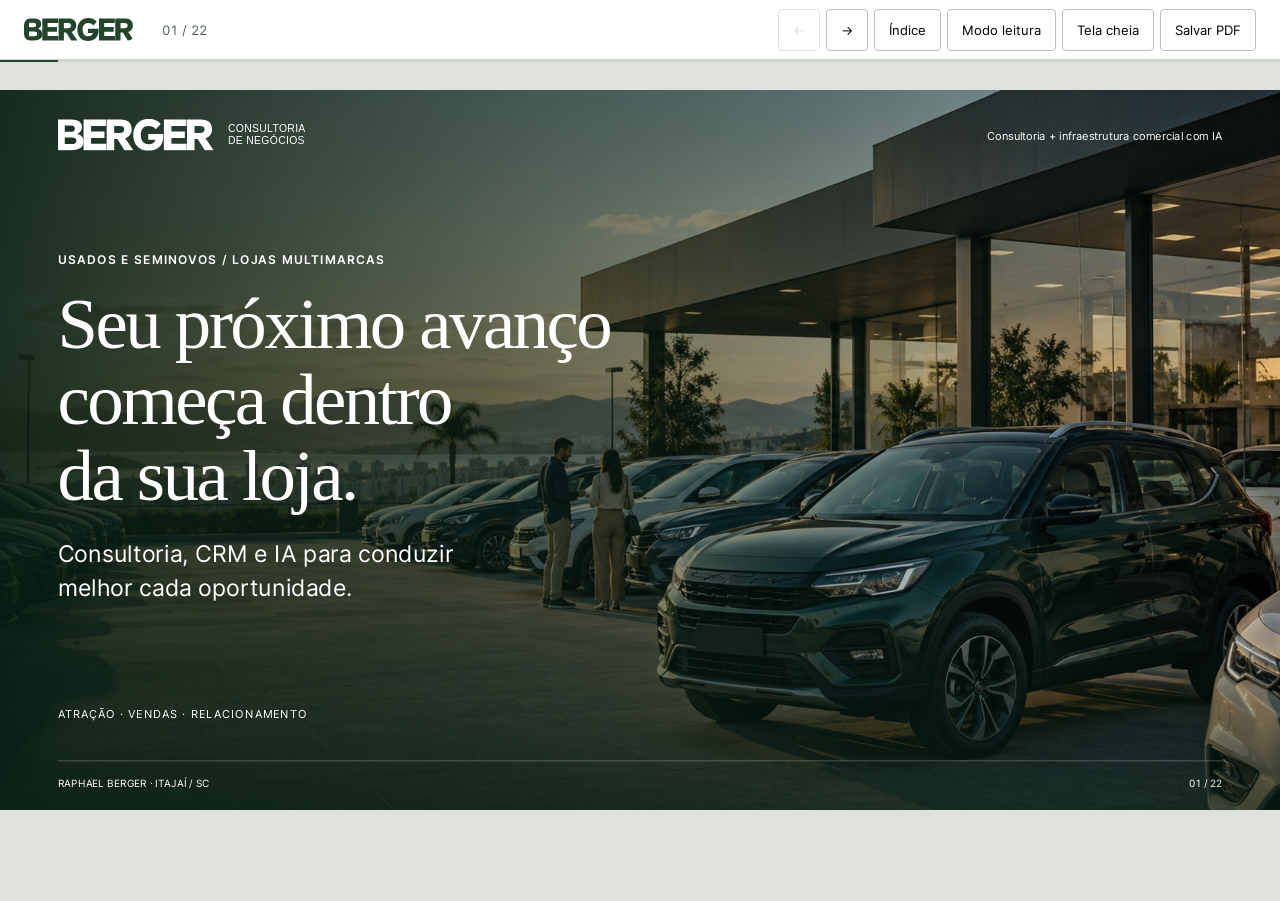
==== apresentacao.html @ 6ea8d1d2 "Site novo: Berger | Consultoria de Negócios (entrega do Matheus Lima, 22/09) substitui a home Berger" ====
<!doctype html><html lang="pt-BR"><head><meta charset="utf-8"><meta name="viewport" content="width=device-width,initial-scale=1"><meta name="robots" content="noindex,nofollow"><title>Berger | Consultoria de Negócios</title><link rel="stylesheet" href="deck.css"></head><body><a class="skip" href="#deck">Ir para a apresentação</a><nav class="toolbar" aria-label="Controles da apresentação"><a href="index.html" class="nav-brand"><img src="assets/brand/berger-wordmark.svg" alt="BERGER"></a><span class="counter" aria-hidden="true">01 / 22</span><div class="toolbar-actions"><button id="prev" aria-label="Slide anterior">←</button><button id="next" aria-label="Próximo slide">→</button><button id="menu" aria-expanded="false" aria-controls="contents">Índice</button><button id="reading" aria-pressed="false">Modo leitura</button><button id="fullscreen">Tela cheia</button><button id="print">Salvar PDF</button></div></nav><div class="progress-track"><div class="progress"></div></div><main class="deck-shell" id="deck"><div class="deck-stage"><section class="slide ed ed-cover" id="slide-1" data-title="Seu próximo avanço começa dentro da loja" aria-labelledby="title-1" ><header class="slide-top"><span class="brand"><img src="assets/brand/berger-wordmark.svg" alt="BERGER"><span>Consultoria<br>de Negócios</span></span><span>Consultoria + infraestrutura comercial com IA</span></header><img class="ed-photo" src="assets/brand/patio-editorial.jpg" alt="Fotografia editorial ilustrativa da rotina de uma revenda"><div class="ed-cover-copy"><p class="eyebrow">USADOS E SEMINOVOS / LOJAS MULTIMARCAS</p><h1 id="title-1">Seu próximo avanço<br>começa dentro<br>da sua loja.</h1><p>Consultoria, CRM e IA para conduzir<br>melhor cada oportunidade.</p></div><div class="ed-cover-label">ATRAÇÃO · VENDAS · RELACIONAMENTO</div><footer class="footer"><span>RAPHAEL BERGER · ITAJAÍ / SC</span><span>01 / 22</span></footer></section><section class="slide ed " id="slide-2" data-title="O pátio está organizado. E as oportunidades?" aria-labelledby="title-2" hidden><header class="slide-top"><span class="brand"><img src="assets/brand/berger-wordmark.svg" alt="BERGER"><span>Consultoria<br>de Negócios</span></span><span>Consultoria + infraestrutura comercial com IA</span></header><div class="ed-split"><div class="ed-copy"><div class="heading"><p class="eyebrow">O DESAFIO DA REVENDA</p><h1 id="title-2">O pátio está organizado.<br>E as oportunidades?</h1><p class=lead>Você enxerga os carros. Precisa enxergar também o caminho de cada comprador.</p></div><div class="ed-rows"><div><span>01</span><h2>Quem responde?</h2><p>Contato com responsável.</p></div><div><span>02</span><h2>Qual o próximo passo?</h2><p>Visita ou retorno combinado.</p></div><div><span>03</span><h2>Por que não avançou?</h2><p>Histórico para decidir.</p></div></div></div><img class="ed-photo" src="assets/brand/veiculo-editorial.jpg" alt="Fotografia editorial ilustrativa da rotina de uma revenda"></div><footer class="footer"><span>RAPHAEL BERGER · ITAJAÍ / SC</span><span>02 / 22</span></footer></section><section class="slide ed" id="slide-3" data-title="O interesse precisa de continuidade" aria-labelledby="title-3" hidden><header class="slide-top"><span class="brand"><img src="assets/brand/berger-wordmark.svg" alt="BERGER"><span>Consultoria<br>de Negócios</span></span><span>Consultoria + infraestrutura comercial com IA</span></header><div class="heading"><p class="eyebrow">ONDE A VENDA PODE PARAR</p><h1 id="title-3">O interesse chega.<br>O processo precisa continuar.</h1></div><div class="ed-photo-flow"><article><img class="ed-photo" src="assets/brand/veiculo-editorial.jpg" alt="Fotografia editorial ilustrativa da rotina de uma revenda"><span>01 / CONTATO</span><h2>Mensagem sem resposta</h2><p>O comprador segue procurando.</p></article><article><img class="ed-photo" src="assets/brand/atendimento-editorial.jpg" alt="Fotografia editorial ilustrativa da rotina de uma revenda"><span>02 / PROPOSTA</span><h2>Retorno sem prazo</h2><p>A negociação depende da memória.</p></article><article><img class="ed-photo" src="assets/brand/patio-editorial.jpg" alt="Fotografia editorial ilustrativa da rotina de uma revenda"><span>03 / CARTEIRA</span><h2>Histórico esquecido</h2><p>Uma nova intenção passa despercebida.</p></article></div><p class="fine">Situações para investigar no diagnóstico da loja.</p><footer class="footer"><span>RAPHAEL BERGER · ITAJAÍ / SC</span><span>03 / 22</span></footer></section><section class="slide ed " id="slide-4" data-title="Preço de venda não é resultado." aria-labelledby="title-4" hidden><header class="slide-top"><span class="brand"><img src="assets/brand/berger-wordmark.svg" alt="BERGER"><span>Consultoria<br>de Negócios</span></span><span>Consultoria + infraestrutura comercial com IA</span></header><div class="ed-split"><div class="ed-copy"><div class="heading"><p class="eyebrow">DECISÃO ECONÔMICA</p><h1 id="title-4">Preço de venda<br>não é resultado.</h1><p class=lead>Compra, preparação e despesas da venda mudam o que cada negócio deixa para a loja.</p></div><div class="ed-equation"><span>Venda realizada</span><span>− Aquisição e gastos do negócio</span><strong>= Contribuição para a loja</strong></div><p class="fine">A consultoria trabalha os critérios com os dados da loja. O CRM acompanha o comercial; não substitui a apuração financeira.</p></div><img class="ed-photo" src="assets/brand/gestao-editorial.jpg" alt="Fotografia editorial ilustrativa da rotina de uma revenda"></div><footer class="footer"><span>RAPHAEL BERGER · ITAJAÍ / SC</span><span>04 / 22</span></footer></section><section class="slide ed ed-green" id="slide-5" data-title="A solução Berger" aria-labelledby="title-5" hidden><header class="slide-top"><span class="brand"><img src="assets/brand/berger-wordmark.svg" alt="BERGER"><span>Consultoria<br>de Negócios</span></span><span>Consultoria + infraestrutura comercial com IA</span></header><div class="heading"><p class="eyebrow">CONSULTORIA + INFRAESTRUTURA COMERCIAL</p><h1 id="title-5">Clareza para gerir.<br>Estrutura para vender.</h1></div><div class="ed-trio"><article><span>01 / DIREÇÃO</span><h2>Consultoria</h2><p>Processo definido com a loja.<br>Acompanhamento do uso.</p></article><article><span>02 / CONTROLE</span><h2>CRM</h2><p>Contatos, conversas e etapas.<br>Um próximo passo registrado.</p></article><article><span>03 / CONTINUIDADE</span><h2>IA</h2><p>Informação aprovada.<br>Rotinas e limites configurados.</p></article></div><div class="ed-bottom-line">A tecnologia entra na rotina. A equipe continua próxima do comprador.</div><footer class="footer"><span>RAPHAEL BERGER · ITAJAÍ / SC</span><span>05 / 22</span></footer></section><section class="slide ed " id="slide-6" data-title="Da pergunta sobre o carro à visita à sua loja." aria-labelledby="title-6" hidden><header class="slide-top"><span class="brand"><img src="assets/brand/berger-wordmark.svg" alt="BERGER"><span>Consultoria<br>de Negócios</span></span><span>Consultoria + infraestrutura comercial com IA</span></header><div class="ed-split"><div class="ed-copy"><div class="heading"><p class="eyebrow">COMO ENTRA NA ROTINA</p><h1 id="title-6">Da pergunta sobre o carro<br>à visita à sua loja.</h1><p class=lead>Um contexto que acompanha o comprador até o vendedor assumir a negociação.</p></div><ol class="ed-sequence"><li>Atender</li><li>Qualificar</li><li>Agendar</li><li>Retornar</li><li>Relacionar</li></ol></div><img class="ed-photo" src="assets/brand/atendimento-editorial.jpg" alt="Fotografia editorial ilustrativa da rotina de uma revenda"></div><footer class="footer"><span>RAPHAEL BERGER · ITAJAÍ / SC</span><span>06 / 22</span></footer></section><section class="slide ed" id="slide-7" data-title="Uma jornada com histórico" aria-labelledby="title-7" hidden><header class="slide-top"><span class="brand"><img src="assets/brand/berger-wordmark.svg" alt="BERGER"><span>Consultoria<br>de Negócios</span></span><span>Consultoria + infraestrutura comercial com IA</span></header><div class="heading"><p class="eyebrow">A INFRAESTRUTURA DE CRESCIMENTO</p><h1 id="title-7">Uma jornada.<br>Histórico contínuo.</h1></div><div class="ed-journey"><div><span>ATRAÇÃO</span><h2>Interesse</h2><p>Origem + veículo procurado</p></div><b aria-hidden="true">→</b><div><span>VENDAS</span><h2>Negociação</h2><p>Conversa + visita + proposta</p></div><b aria-hidden="true">→</b><div><span>RELACIONAMENTO</span><h2>Próxima compra</h2><p>Pós-venda + indicação + troca</p></div></div><div class="ed-foundation"><span>CONTATOS</span><span>HISTÓRICO</span><span>RESPONSÁVEIS</span><span>RETORNOS</span><span>INDICADORES</span></div><footer class="footer"><span>RAPHAEL BERGER · ITAJAÍ / SC</span><span>07 / 22</span></footer></section><section class="slide ed " id="slide-8" data-title="A tecnologia organiza. As pessoas decidem." aria-labelledby="title-8" hidden><header class="slide-top"><span class="brand"><img src="assets/brand/berger-wordmark.svg" alt="BERGER"><span>Consultoria<br>de Negócios</span></span><span>Consultoria + infraestrutura comercial com IA</span></header><div class="ed-split"><div class="ed-copy"><div class="heading"><p class="eyebrow">RESPONSABILIDADES</p><h1 id="title-8">A tecnologia organiza.<br>As pessoas decidem.</h1></div><div class="ed-rows"><div><span>01</span><h2>Berger</h2><p>Define processo, configura e acompanha.</p></div><div><span>02</span><h2>Infraestrutura</h2><p>Registra contexto e executa regras.</p></div><div><span>03</span><h2>Sua equipe</h2><p>Aprova preço, troca e condições.</p></div></div></div><img class="ed-photo" src="assets/brand/gestao-editorial.jpg" alt="Fotografia editorial ilustrativa da rotina de uma revenda"></div><footer class="footer"><span>RAPHAEL BERGER · ITAJAÍ / SC</span><span>08 / 22</span></footer></section><section class="slide ed ed-screen" id="slide-9" data-title="CRM: oportunidades à vista" aria-labelledby="title-9" hidden><header class="slide-top"><span class="brand"><img src="assets/brand/berger-wordmark.svg" alt="BERGER"><span>Consultoria<br>de Negócios</span></span><span>Consultoria + infraestrutura comercial com IA</span></header><div class="heading"><p class="eyebrow">POR DENTRO / CRM</p><h1 id="title-9">Cada oportunidade<br>com um próximo passo.</h1></div><figure class="screen "><div class="screen-bar"><span class="screen-dot"></span>BERGER <span>AMBIENTE COMERCIAL</span></div><svg viewBox="530 490 2620 750" role="img" aria-label="Simulação visual: veículos e compradores fictícios."><defs><clipPath id="clip-berger-pipeline-5304902620750"><rect x="530" y="490" width="2620" height="750"/></clipPath></defs><image href="assets/product/berger-pipeline.png" width="3200" height="2000" clip-path="url(#clip-berger-pipeline-5304902620750)"/></svg><figcaption>Simulação visual: veículos e compradores fictícios.</figcaption></figure><div class="ed-tags"><span>Etapa da negociação</span><span>Vendedor responsável</span><span>Próxima atividade</span></div><footer class="footer"><span>RAPHAEL BERGER · ITAJAÍ / SC</span><span>09 / 22</span></footer></section><section class="slide ed ed-screen ed-inbox" id="slide-10" data-title="Atendimento com contexto" aria-labelledby="title-10" hidden><header class="slide-top"><span class="brand"><img src="assets/brand/berger-wordmark.svg" alt="BERGER"><span>Consultoria<br>de Negócios</span></span><span>Consultoria + infraestrutura comercial com IA</span></header><div class="heading"><p class="eyebrow">POR DENTRO / ATENDIMENTO</p><h1 id="title-10">A conversa continua<br>de onde parou.</h1></div><figure class="screen "><div class="screen-bar"><span class="screen-dot"></span>BERGER <span>AMBIENTE COMERCIAL</span></div><svg viewBox="520 145 2040 980" role="img" aria-label="Simulação visual de uma conversa sobre compra e troca."><defs><clipPath id="clip-berger-atendimento-5201452040980"><rect x="520" y="145" width="2040" height="980"/></clipPath></defs><image href="assets/product/berger-atendimento.png" width="3200" height="2000" clip-path="url(#clip-berger-atendimento-5201452040980)"/></svg><figcaption>Simulação visual de uma conversa sobre compra e troca.</figcaption></figure><div class="ed-tags"><span>Histórico acessível</span><span>Notas da equipe</span><span>Passagem para o vendedor</span></div><footer class="footer"><span>RAPHAEL BERGER · ITAJAÍ / SC</span><span>10 / 22</span></footer></section><section class="slide ed " id="slide-11" data-title="O anúncio traz interesse. O CRM registra contexto." aria-labelledby="title-11" hidden><header class="slide-top"><span class="brand"><img src="assets/brand/berger-wordmark.svg" alt="BERGER"><span>Consultoria<br>de Negócios</span></span><span>Consultoria + infraestrutura comercial com IA</span></header><div class="ed-split"><div class="ed-copy"><div class="heading"><p class="eyebrow">ATRAÇÃO</p><h1 id="title-11">O anúncio traz interesse.<br>O CRM registra contexto.</h1><p class=lead>Quem chegou, qual veículo procura e de onde veio. Informação para dar continuidade.</p></div><div class="ed-equation"><span>Campanha ou canal de contato</span><span>↓</span><strong>Contato + origem + responsável</strong></div><p class="fine">Conexões com portais automotivos e estoque são avaliadas no diagnóstico.</p></div><img class="ed-photo" src="assets/brand/veiculo-editorial.jpg" alt="Fotografia editorial ilustrativa da rotina de uma revenda"></div><footer class="footer"><span>RAPHAEL BERGER · ITAJAÍ / SC</span><span>11 / 22</span></footer></section><section class="slide ed" id="slide-12" data-title="Retornos que seguem uma rotina" aria-labelledby="title-12" hidden><header class="slide-top"><span class="brand"><img src="assets/brand/berger-wordmark.svg" alt="BERGER"><span>Consultoria<br>de Negócios</span></span><span>Consultoria + infraestrutura comercial com IA</span></header><div class="heading"><p class="eyebrow">POR DENTRO / AUTOMAÇÕES</p><h1 id="title-12">O retorno deixa de depender<br>de alguém lembrar.</h1></div><div class="ed-automation"><div class="ed-copy"><div class="ed-rows"><div><span>01</span><h2>Entrada</h2><p>Um contato chega ou muda de etapa.</p></div><div><span>02</span><h2>Condição</h2><p>A regra verifica o contexto.</p></div><div><span>03</span><h2>Ação</h2><p>Tarefa, retorno ou passagem à equipe.</p></div></div></div><figure class="screen "><div class="screen-bar"><span class="screen-dot"></span>BERGER <span>AMBIENTE COMERCIAL</span></div><svg viewBox="1150 350 700 1060" role="img" aria-label="Simulação visual: retorno após visita."><defs><clipPath id="clip-berger-automacao-11503507001060"><rect x="1150" y="350" width="700" height="1060"/></clipPath></defs><image href="assets/product/berger-automacao.png" width="2880" height="1800" clip-path="url(#clip-berger-automacao-11503507001060)"/></svg><figcaption>Simulação visual: retorno após visita.</figcaption></figure></div><footer class="footer"><span>RAPHAEL BERGER · ITAJAÍ / SC</span><span>12 / 22</span></footer></section><section class="slide ed ed-screen" id="slide-13" data-title="IA com limites claros" aria-labelledby="title-13" hidden><header class="slide-top"><span class="brand"><img src="assets/brand/berger-wordmark.svg" alt="BERGER"><span>Consultoria<br>de Negócios</span></span><span>Consultoria + infraestrutura comercial com IA</span></header><div class="heading"><p class="eyebrow">POR DENTRO / INTELIGÊNCIA ARTIFICIAL</p><h1 id="title-13">IA com contexto.<br>Autonomia com critério.</h1></div><figure class="screen "><div class="screen-bar"><span class="screen-dot"></span>BERGER <span>AMBIENTE COMERCIAL</span></div><svg viewBox="645 494 1955 680" role="img" aria-label="Controles reais de autonomia por área."><defs><clipPath id="clip-berger-autonomia-6454941955680"><rect x="645" y="494" width="1955" height="680"/></clipPath></defs><image href="assets/product/berger-autonomia.png" width="2880" height="1800" clip-path="url(#clip-berger-autonomia-6454941955680)"/></svg><figcaption>Controles reais de autonomia por área.</figcaption></figure><div class="ed-tags"><span>Informações aprovadas pela loja</span><span>Permissões definidas</span><span>Exceções com a equipe</span></div><footer class="footer"><span>RAPHAEL BERGER · ITAJAÍ / SC</span><span>13 / 22</span></footer></section><section class="slide ed" id="slide-14" data-title="Apoio para pensar a próxima ação" aria-labelledby="title-14" hidden><header class="slide-top"><span class="brand"><img src="assets/brand/berger-wordmark.svg" alt="BERGER"><span>Consultoria<br>de Negócios</span></span><span>Consultoria + infraestrutura comercial com IA</span></header><div class="heading"><p class="eyebrow">POR DENTRO / MENTOR</p><h1 id="title-14">O conhecimento da loja<br>apoia a próxima decisão.</h1></div><div class="ed-mentor"><figure class="screen "><div class="screen-bar"><span class="screen-dot"></span>BERGER <span>AMBIENTE COMERCIAL</span></div><svg viewBox="1380 190 1480 700" role="img" aria-label="Simulação visual do Mentor para a rotina de uma revenda."><defs><clipPath id="clip-berger-mentor-13801901480700"><rect x="1380" y="190" width="1480" height="700"/></clipPath></defs><image href="assets/product/berger-mentor.png" width="3200" height="2000" clip-path="url(#clip-berger-mentor-13801901480700)"/></svg><figcaption>Simulação visual do Mentor para a rotina de uma revenda.</figcaption></figure><div><p class="eyebrow">UMA PERGUNTA PARA A ROTINA</p><blockquote>Como organizar a revisão das oportunidades que ainda precisam de retorno?</blockquote><p class="fine">O apoio depende das informações e permissões disponíveis. A equipe confere a recomendação.</p></div></div><footer class="footer"><span>RAPHAEL BERGER · ITAJAÍ / SC</span><span>14 / 22</span></footer></section><section class="slide ed " id="slide-15" data-title="A entrega do carro é o começo de outra conversa." aria-labelledby="title-15" hidden><header class="slide-top"><span class="brand"><img src="assets/brand/berger-wordmark.svg" alt="BERGER"><span>Consultoria<br>de Negócios</span></span><span>Consultoria + infraestrutura comercial com IA</span></header><div class="ed-split"><div class="ed-copy"><div class="heading"><p class="eyebrow">RELACIONAMENTO</p><h1 id="title-15">A entrega do carro<br>é o começo de outra conversa.</h1><p class=lead>Pós-venda, indicação e futura troca fazem parte da mesma relação.</p></div><ol class="ed-sequence"><li>Entrega</li><li>Acompanhamento</li><li>Indicação</li><li>Futura troca</li></ol></div><img class="ed-photo" src="assets/brand/atendimento-editorial.jpg" alt="Fotografia editorial ilustrativa da rotina de uma revenda"></div><footer class="footer"><span>RAPHAEL BERGER · ITAJAÍ / SC</span><span>15 / 22</span></footer></section><section class="slide ed " id="slide-16" data-title="O dono precisa saber onde agir." aria-labelledby="title-16" hidden><header class="slide-top"><span class="brand"><img src="assets/brand/berger-wordmark.svg" alt="BERGER"><span>Consultoria<br>de Negócios</span></span><span>Consultoria + infraestrutura comercial com IA</span></header><div class="ed-split"><div class="ed-copy"><div class="heading"><p class="eyebrow">ROTINA DE GESTÃO</p><h1 id="title-16">O dono precisa saber<br>onde agir.</h1></div><div class="ed-rows"><div><span>01</span><h2>Atendimento</h2><p>Quem ainda espera uma resposta?</p></div><div><span>02</span><h2>Negociação</h2><p>O que falta para avançar?</p></div><div><span>03</span><h2>Carteira</h2><p>Com quem faz sentido retomar?</p></div></div></div><img class="ed-photo" src="assets/brand/gestao-editorial.jpg" alt="Fotografia editorial ilustrativa da rotina de uma revenda"></div><footer class="footer"><span>RAPHAEL BERGER · ITAJAÍ / SC</span><span>16 / 22</span></footer></section><section class="slide ed" id="slide-17" data-title="Resultados que podemos acompanhar" aria-labelledby="title-17" hidden><header class="slide-top"><span class="brand"><img src="assets/brand/berger-wordmark.svg" alt="BERGER"><span>Consultoria<br>de Negócios</span></span><span>Consultoria + infraestrutura comercial com IA</span></header><div class="heading"><p class="eyebrow">O AVANÇO QUE BUSCAMOS</p><h1 id="title-17">Mais continuidade comercial.<br>Mais clareza para vender.</h1></div><table class="ed-table"><thead><tr><th>Na rotina</th><th>O que queremos mudar</th><th>Como acompanhar</th></tr></thead><tbody><tr><td>Atendimento</td><td>Interessados com acompanhamento</td><td>Contato efetivo</td></tr><tr><td>Negociação</td><td>Propostas com próximo passo</td><td>Visitas, avanço e vendas</td></tr><tr><td>Relacionamento</td><td>Base trabalhada com contexto</td><td>Retornos e indicações</td></tr></tbody></table><p class="fine">Metas são definidas com os dados da loja. Preço, estoque, crédito e execução também influenciam os resultados.</p><footer class="footer"><span>RAPHAEL BERGER · ITAJAÍ / SC</span><span>17 / 22</span></footer></section><section class="slide ed " id="slide-18" data-title="Uma operação comercial acompanhada." aria-labelledby="title-18" hidden><header class="slide-top"><span class="brand"><img src="assets/brand/berger-wordmark.svg" alt="BERGER"><span>Consultoria<br>de Negócios</span></span><span>Consultoria + infraestrutura comercial com IA</span></header><div class="ed-split"><div class="ed-copy"><div class="heading"><p class="eyebrow">O QUE ENTREGAMOS</p><h1 id="title-18">Uma operação<br>comercial acompanhada.</h1></div><div class="ed-rows"><div><span>01</span><h2>Processo e CRM</h2><p>Jornada, etapas e responsáveis.</p></div><div><span>02</span><h2>IA e retornos</h2><p>Informações, regras e automações.</p></div><div><span>03</span><h2>Equipe e gestão</h2><p>Treinamento, indicadores e revisão.</p></div></div></div><img class="ed-photo" src="assets/brand/gestao-editorial.jpg" alt="Fotografia editorial ilustrativa da rotina de uma revenda"></div><footer class="footer"><span>RAPHAEL BERGER · ITAJAÍ / SC</span><span>18 / 22</span></footer></section><section class="slide ed" id="slide-19" data-title="Implantação com a equipe" aria-labelledby="title-19" hidden><header class="slide-top"><span class="brand"><img src="assets/brand/berger-wordmark.svg" alt="BERGER"><span>Consultoria<br>de Negócios</span></span><span>Consultoria + infraestrutura comercial com IA</span></header><div class="heading"><p class="eyebrow">COMO COMEÇAMOS</p><h1 id="title-19">Um passo de cada vez.<br>Com a equipe junto.</h1></div><div class="ed-implementation"><img class="ed-photo" src="assets/brand/atendimento-editorial.jpg" alt="Fotografia editorial ilustrativa da rotina de uma revenda"><ol><li><span>01</span><div><h2>Diagnóstico</h2><p>Uma prioridade e uma linha de base.</p></div></li><li><span>02</span><div><h2>Configuração</h2><p>Fluxo demonstrável e regras aprovadas.</p></div></li><li><span>03</span><div><h2>Uso acompanhado</h2><p>Equipe treinada e rotina em operação.</p></div><li><span>04</span><div><h2>Revisão</h2><p>Ajustes a partir dos registros.</p></div></li></ol></div><footer class="footer"><span>RAPHAEL BERGER · ITAJAÍ / SC</span><span>19 / 22</span></footer></section><section class="slide ed" id="slide-20" data-title="Raphael Berger" aria-labelledby="title-20" hidden><header class="slide-top"><span class="brand"><img src="assets/brand/berger-wordmark.svg" alt="BERGER"><span>Consultoria<br>de Negócios</span></span><span>Consultoria + infraestrutura comercial com IA</span></header><div class="ed-advisor"><img src="assets/brand/raphael-berger.png" alt="Raphael Berger"><div><p class="eyebrow">QUEM CONDUZ O TRABALHO</p><h1 id="title-20">Raphael<br>Berger</h1><p class="ed-location">Itajaí, Santa Catarina.</p><p>Do diagnóstico ao uso pela equipe.<br>Próximo da operação da sua loja.</p><div class="ed-advisor-line"></div><p>Processo definido em conjunto.<br>Tecnologia aplicada à rotina.<br>Gestão acompanhada.</p></div></div><footer class="footer"><span>RAPHAEL BERGER · ITAJAÍ / SC</span><span>20 / 22</span></footer></section><section class="slide ed " id="slide-21" data-title="Antes de implantar, entender sua loja." aria-labelledby="title-21" hidden><header class="slide-top"><span class="brand"><img src="assets/brand/berger-wordmark.svg" alt="BERGER"><span>Consultoria<br>de Negócios</span></span><span>Consultoria + infraestrutura comercial com IA</span></header><div class="ed-split"><div class="ed-copy"><div class="heading"><p class="eyebrow">O PRIMEIRO PASSO</p><h1 id="title-21">Antes de implantar,<br>entender sua loja.</h1><p class=lead>O diagnóstico delimita onde começar e o que precisa mudar.</p></div><div class="ed-rows"><div><span>01</span><h2>Seu momento</h2><p>Equipe, canais e ferramentas.</p></div><div><span>02</span><h2>Sua prioridade</h2><p>O ponto que mais precisa de atenção.</p></div><div><span>03</span><h2>Seu escopo</h2><p>Entregas, responsabilidades e investimento.</p></div></div></div><img class="ed-photo" src="assets/brand/veiculo-editorial.jpg" alt="Fotografia editorial ilustrativa da rotina de uma revenda"></div><footer class="footer"><span>RAPHAEL BERGER · ITAJAÍ / SC</span><span>21 / 22</span></footer></section><section class="slide ed ed-cover" id="slide-22" data-title="Vamos olhar para sua operação" aria-labelledby="title-22" hidden><header class="slide-top"><span class="brand"><img src="assets/brand/berger-wordmark.svg" alt="BERGER"><span>Consultoria<br>de Negócios</span></span><span>Consultoria + infraestrutura comercial com IA</span></header><img class="ed-photo" src="assets/brand/patio-editorial.jpg" alt="Fotografia editorial ilustrativa da rotina de uma revenda"><div class="ed-cover-copy"><p class="eyebrow">UMA CONVERSA SOBRE A SUA REVENDA</p><h1 id="title-22">Qual oportunidade<br>sua loja não pode<br>deixar passar?</h1><a class="deck-cta" href="https://wa.me/5547999122932?text=Ol%C3%A1%2C%20Raphael.%20Quero%20conversar%20sobre%20minha%20revenda." target="_blank" rel="noopener noreferrer">Conversar com Raphael ↗</a><p class="ed-contact">(47) 99912-2932</p></div><div class="ed-cover-label">Fotografias editoriais ilustrativas geradas com IA.</div><footer class="footer"><span>RAPHAEL BERGER · ITAJAÍ / SC</span><span>22 / 22</span></footer></section></div></main><div id="slide-status" class="sr-only" aria-live="polite" role="status"></div><div id="contents" class="contents" role="dialog" aria-modal="true" aria-labelledby="contents-title" hidden><div class="contents-panel"><div class="contents-head"><h2 id="contents-title">Apresentação</h2><button id="close-menu" aria-label="Fechar índice">Fechar</button></div><div class="contents-grid"></div></div></div><script src="deck.js"></script></body></html>
---- deck.css ----
@font-face{font-family:Inter;src:url('assets/fonts/Inter-Regular.ttf')}@font-face{font-family:Inter;src:url('assets/fonts/Inter-Medium.ttf');font-weight:500}@font-face{font-family:Inter;src:url('assets/fonts/Inter-SemiBold.ttf');font-weight:600}@font-face{font-family:Inter;src:url('assets/fonts/Inter-Bold.ttf');font-weight:700}
:root{--paper:#f5f4ef;--ink:#162622;--green:#14695c;--mint:#c6e8d8;--muted:#53625c;--line:#c6cec7}*{box-sizing:border-box}html,body{margin:0;font-family:Inter,Arial,sans-serif;color:var(--ink)}body{background:#dfe2dc}button,a{-webkit-tap-highlight-color:transparent}button{font:inherit;cursor:pointer}a{color:inherit}button:focus-visible,a:focus-visible{outline:3px solid #14695c;outline-offset:4px}button:disabled{opacity:.45;cursor:default}[hidden]{display:none!important}.sr-only{position:absolute;width:1px;height:1px;padding:0;overflow:hidden;clip:rect(0,0,0,0);white-space:nowrap}.skip{position:fixed;left:12px;top:-80px;z-index:100;background:white;padding:14px}.skip:focus{top:10px}.toolbar{height:60px;display:flex;align-items:center;gap:28px;padding:0 24px;background:var(--paper);border-bottom:1px solid var(--line);font-size:13px}.nav-brand{font-size:21px;letter-spacing:.07em;font-weight:700;text-decoration:none}.counter{font-variant-numeric:tabular-nums;color:var(--muted)}.toolbar-actions{display:flex;gap:6px;margin-left:auto}.toolbar button{border:1px solid #b6c2ba;background:transparent;border-radius:4px;min-height:42px;padding:9px 14px}.toolbar button:hover{background:var(--mint)}.progress-track{height:2px;background:var(--line)}.progress{height:2px;background:var(--green)}.deck-shell{width:100vw;height:calc(100vh - 62px);display:flex;align-items:center;justify-content:center;overflow:hidden}.deck-stage{width:1600px;height:900px;flex:none;transform-origin:center center}.slide{width:1600px;height:900px;position:relative;overflow:hidden;padding:0 72px 80px;background:var(--paper)}.slide-top{display:flex;align-items:center;justify-content:space-between;height:112px;border-bottom:1px solid var(--line);font-size:18px;color:var(--muted)}.brand{font-size:30px;font-weight:700;letter-spacing:.06em;display:flex;align-items:center;gap:26px;color:var(--ink)}.brand>span{font-size:15px;letter-spacing:0;font-weight:500;line-height:1.4;max-width:140px;border-left:1px solid var(--line);padding-left:25px}.footer{position:absolute;left:72px;right:72px;bottom:26px;border-top:1px solid var(--line);padding-top:20px;display:flex;justify-content:space-between;color:var(--muted);font-size:14px;letter-spacing:.04em}.heading{padding-top:35px;margin-bottom:30px}.eyebrow{margin:0 0 17px;font-size:17px;font-weight:600;color:var(--green);letter-spacing:.02em}h1{font-size:55px;line-height:1.06;letter-spacing:-.038em;font-weight:600;margin:0;max-width:1320px}h2{font-size:30px;line-height:1.16;letter-spacing:-.025em;font-weight:600;margin:0 0 14px}h3{font-size:25px;line-height:1.2;font-weight:600}p{font-size:24px;line-height:1.46;margin:0}.lead{font-size:25px;color:var(--muted);max-width:1170px;margin-top:19px;line-height:1.45}.fine{font-size:17px;color:var(--muted);line-height:1.45;margin-top:18px}.callout{background:var(--mint);border-left:5px solid var(--green);padding:21px 26px;font-size:24px;line-height:1.4;margin-top:28px}.screen{margin:0;background:#fff;border:1px solid #9eafa4;box-shadow:0 14px 28px #1626220b;overflow:hidden}.screen-bar{height:36px;background:#e2e9e2;font-size:11px;letter-spacing:.07em;display:flex;align-items:center;gap:8px;padding:0 17px;color:#3d5047}.screen-bar>span:last-child{margin-left:auto}.screen-dot{width:7px;height:7px;border-radius:50%;background:var(--green)}.screen svg{display:block;width:100%;height:auto;background:#f8f9fa;overflow:hidden}.screen figcaption{padding:11px 17px;font-size:16px;line-height:1.4;color:var(--muted);border-top:1px solid #dce3dd}.cover .slide-top{border-bottom:none}.cover{background:var(--ink);color:var(--paper)}.cover .slide-top,.cover .brand,.cover .footer{color:#e4eae3;border-color:#50665c}.cover .brand>span{border-color:#50665c}.cover .eyebrow{color:var(--mint)}.cover .lead{color:#d0dad1}.cover-copy{position:absolute;top:225px;left:72px;width:710px}.cover h1{font-size:77px;letter-spacing:-.045em;line-height:1.04}.cover h1 em{font-style:normal;color:var(--mint)}.cover .lead{max-width:620px;margin-top:30px;font-size:28px}.cover-foot{margin-top:47px;display:grid;gap:8px;font-size:20px;color:#cbd6cd}.cover-foot b{color:var(--paper);font-weight:500}.cover-screen{position:absolute;left:849px;top:230px;width:665px}.cover-screen .screen svg{height:365px;width:100%;object-fit:cover}.cover-screen .screen-bar{color:var(--ink)}.cover-caption{display:grid;grid-template-columns:repeat(3,1fr);border-top:1px solid #52695d;margin-top:31px;padding-top:19px;gap:14px;font-size:15px;color:#b3c8bb;line-height:1.8}.cover-caption b{font-size:19px;color:#e8eee7;font-weight:500}.business-chain{display:grid;grid-template-columns:repeat(4,1fr);margin-top:40px;border-top:1px solid var(--line);border-bottom:1px solid var(--line)}.business-chain>div{padding:23px 26px 27px 0;position:relative}.business-chain>div+div{padding-left:26px;border-left:1px solid var(--line)}.step-no{display:block;font-size:40px;color:var(--green);font-weight:500;margin-bottom:22px}.business-chain p{font-size:23px}.business-chain small{display:block;font-size:16px;margin-top:27px;color:var(--green)}.economics{display:grid;grid-template-columns:1.2fr 1fr;gap:78px;margin-top:12px}.money-stack>div{display:flex;justify-content:space-between;gap:20px;padding:21px 22px;line-height:1.2;font-size:20px}.money-stack b{font-size:18px;font-weight:500;white-space:nowrap}.price-row{background:var(--ink);color:var(--paper)}.cost-row{border-bottom:1px solid var(--line);border-left:1px solid var(--line);border-right:1px solid var(--line)}.balance-row{background:var(--mint)}.explain h2{font-size:32px;margin-bottom:18px}.explain dl{display:grid;grid-template-columns:180px 1fr;margin:0;gap:17px 20px;font-size:21px;line-height:1.4}.explain dt{font-weight:600}.explain dd{margin:0;color:var(--muted)}.journey-labels{display:grid;grid-template-columns:1fr 3fr 2fr;margin-top:49px;color:var(--green);font-size:20px}.journey-labels>span{border-bottom:4px solid var(--green);padding-bottom:18px;margin-right:14px}.journey-labels>span:nth-child(2){border-color:#80b5a0}.journey-labels>span:nth-child(3){border-color:#abc9b4}.journey{list-style:none;display:grid;grid-template-columns:repeat(6,1fr);padding:0;margin:26px 0 0;gap:28px;counter-reset:journey}.journey li{position:relative;counter-increment:journey}.journey b{font-size:26px;display:block;margin-bottom:16px;letter-spacing:-.025em}.journey p{font-size:21px;min-height:120px}.journey small{font-size:16px;color:var(--green)}.shared-line{margin-top:33px;border:1px solid #a2b6a9;display:flex;justify-content:space-around;padding:22px;font-size:18px;font-weight:500;background:#e7ede3}.role-table,.metric-table,.permission-table{width:100%;border-collapse:collapse;text-align:left}.role-table th,.role-table td{padding:26px 24px;border-bottom:1px solid var(--line);font-size:23px;line-height:1.38;vertical-align:top}.role-table thead th,.metric-table thead th,.permission-table thead th{background:var(--ink);color:var(--paper);font-size:17px;font-weight:500;padding:17px 24px}.role-table tbody th{font-weight:600;width:30%}.role-table td:nth-child(2){width:37%}.table-no{display:block;font-size:16px;color:var(--green);font-weight:500;margin-bottom:10px}.feature-wide .heading{margin-bottom:22px}.feature-wide .screen{width:100%}.feature-wide .screen svg{height:250px}.three-notes{display:grid;grid-template-columns:repeat(3,1fr);gap:40px;margin-top:25px;font-size:19px;color:var(--muted)}.three-notes b{display:block;font-size:23px;margin-bottom:8px;color:var(--ink);font-weight:600}.split-product{display:grid;grid-template-columns:1.6fr 1fr;gap:48px;margin-top:38px}.split-product .screen{align-self:start}.side-notes>div{padding:0 0 20px 44px;position:relative}.side-notes>div>span{position:absolute;left:0;top:4px;color:var(--green);font-size:18px;font-weight:600}.side-notes h2{font-size:26px;margin-bottom:7px}.side-notes p{font-size:22px;color:var(--muted)}.capture-map{display:grid;grid-template-columns:320px 60px 490px 70px 1fr;align-items:center;gap:18px;margin-top:40px}.sources{display:grid;gap:12px}.sources>span{border-bottom:1px solid var(--line);padding:20px 0;font-size:23px}.source-connector{font-size:45px;color:var(--green)}.contact-core{padding:32px;background:var(--ink);color:var(--paper)}.contact-core small{font-size:15px;color:var(--mint)}.contact-core h2{font-size:41px;margin:25px 0}.contact-core p{font-size:20px;color:var(--mint)}.capture-out h2{font-size:29px}.capture-out p{font-size:23px}.boundary{display:grid;grid-template-columns:.95fr 1.9fr;gap:45px;padding:23px 0;margin-top:32px;border-top:1px solid var(--line);font-size:23px;line-height:1.4}.boundary b{font-weight:600}.boundary p{font-size:22px;color:var(--muted)}.automation-layout{display:grid;grid-template-columns:1fr 460px;gap:125px;max-width:1220px;margin-top:23px}.flow-story{padding-top:18px}.flow-story>div{display:flex;gap:30px;padding:0 0 35px;align-items:flex-start}.round{border:1px solid var(--green);width:45px;height:45px;flex:none;border-radius:50%;display:grid;place-items:center;color:var(--green);font-size:24px}.flow-story b{display:block;font-size:27px;margin-bottom:7px}.flow-story p{font-size:23px}.automation-screen{height:435px}.automation-screen svg{height:350px;width:100%}.automation-screen figcaption{font-size:15px}.ai-layout{display:grid;grid-template-columns:1.15fr 1fr;gap:50px;margin-top:50px;align-items:start}.ai-layout .screen svg{height:340px}.permission-table td{font-size:21px;padding:22px 19px;border-bottom:1px solid var(--line);line-height:1.4}.permission-table thead th{padding:16px 19px}.mentor-layout{display:grid;grid-template-columns:1.2fr 1fr;gap:75px;margin-top:40px}.mentor-layout .screen svg{height:190px}.question{padding:25px 0 0}.question small{font-size:15px;color:var(--green)}.question p{font-size:26px;margin-top:14px;line-height:1.4}.mentor-copy h2{font-size:29px}.mentor-copy p{font-size:23px;margin-bottom:29px;color:var(--muted)}.small-boundary{font-size:19px;line-height:1.45;border-top:1px solid var(--line);padding-top:20px}.relationship{display:grid;grid-template-columns:repeat(4,1fr);gap:32px;margin-top:70px}.rel-point{position:relative;border-top:3px solid var(--green);padding-top:27px}.rel-point:before{content:'';width:13px;height:13px;position:absolute;top:-8px;left:0;background:var(--green);border-radius:50%}.rel-point>span{font-size:16px;color:var(--green)}.rel-point h2{font-size:29px;margin:23px 0 15px}.rel-point p{font-size:23px}.relationship+.callout{margin-top:54px}.metric-table{margin-top:20px}.metric-table td,.metric-table tbody th{font-size:22px;line-height:1.4;padding:18px 24px;border-bottom:1px solid var(--line);vertical-align:top}.metric-table tbody th{font-weight:500;width:35%}.metric-table td:last-child{color:var(--muted);width:30%;font-size:20px}.scenario{display:grid;grid-template-columns:repeat(4,1fr);gap:26px;margin-top:40px}.scenario article{border-top:1px solid var(--line);padding:23px 0 0}.scene-no{display:block;font-size:54px;color:var(--green);margin-bottom:25px;line-height:1}.scenario small{font-size:15px;color:var(--muted)}.scenario h2{font-size:27px;margin:18px 0 14px;min-height:65px}.scenario p{font-size:22px}.scenario-bottom{display:flex;justify-content:space-between;gap:20px;align-items:center;margin-top:40px;background:var(--mint);padding:22px;font-size:20px}.scenario-bottom b{font-weight:600}.implementation{display:grid;grid-template-columns:repeat(4,1fr);gap:35px;margin-top:49px}.implementation>div>span{font-size:54px;color:var(--green);display:block;margin-bottom:26px}.implementation h2{font-size:29px;min-height:68px}.implementation p{font-size:23px;min-height:140px}.implementation b{font-size:19px;line-height:1.5;display:block;border-top:1px solid var(--line);padding-top:19px;font-weight:500;color:var(--green)}.advisor-layout{display:grid;grid-template-columns:480px 1fr;gap:95px;padding-top:46px}.portrait{height:610px;overflow:hidden}.portrait img{width:100%;height:100%;object-fit:cover;object-position:50% 26%;display:block}.advisor-copy h1{font-size:67px;line-height:.99}.advisor-location{color:var(--green);font-size:21px;margin-top:18px}.advisor-copy .lead{font-size:24px;margin-top:20px;max-width:710px}.advisor-rule{border-top:1px solid var(--line);margin:27px 0}.advisor-copy h2{font-size:24px;margin:0 0 8px}.advisor-copy>p:not(.eyebrow):not(.lead):not(.advisor-location){font-size:22px;max-width:690px;margin:0 0 20px;color:var(--muted)}.deliverables{display:grid;grid-template-columns:repeat(4,1fr);gap:36px;margin-top:45px}.deliverables>div{border-top:3px solid var(--green);padding-top:25px}.deliverables span{font-size:16px;color:var(--green)}.deliverables h2{font-size:31px;margin:26px 0 22px;min-height:74px}.deliverables p{font-size:23px}.deliverables+.boundary{margin-top:58px}.closing-slide{background:var(--ink);color:var(--paper)}.closing-slide .slide-top,.closing-slide .brand,.closing-slide .footer{color:var(--paper);border-color:#52665c}.closing-slide .brand>span{border-color:#52665c}.closing{display:grid;grid-template-columns:1.4fr 1fr;gap:86px;padding-top:75px}.closing .eyebrow{color:var(--mint)}.closing h1{font-size:65px;max-width:780px}.closing .lead{color:#d2dbd2;font-size:27px;max-width:730px;line-height:1.5;margin-top:33px}.deck-cta{display:flex;align-items:center;justify-content:space-between;gap:45px;max-width:450px;padding:22px 27px;background:var(--mint);color:var(--ink);margin-top:44px;text-decoration:none;font-size:25px;font-weight:500}.deck-cta:focus-visible{outline-color:white}.contact{font-size:20px;margin-top:19px;color:var(--mint)}.closing-agenda{border-top:1px solid #5b6d61;padding-top:20px}.closing-agenda>span{font-size:17px;color:var(--mint)}.closing-agenda ol{list-style:none;padding:0;margin:26px 0 0;counter-reset:agenda}.closing-agenda li{position:relative;padding:0 0 25px 48px;counter-increment:agenda}.closing-agenda li:before{content:counter(agenda,decimal-leading-zero);position:absolute;left:0;top:2px;font-size:19px;color:var(--mint)}.closing-agenda b{font-size:25px;font-weight:500}.closing-agenda p{font-size:22px;color:#cad6ce;line-height:1.4;margin-top:9px}.closing-agenda small{display:block;font-size:18px;line-height:1.45;color:#b3c8bb;border-top:1px solid #5b6d61;padding-top:23px}.contents{position:fixed;inset:0;background:#15251fee;z-index:50;padding:5vh 5vw;display:grid;place-items:center}.contents-panel{background:var(--paper);width:min(1000px,100%);max-height:90vh;overflow:auto;padding:28px}.contents-head{display:flex;justify-content:space-between;align-items:center;margin-bottom:20px}.contents-head h2{font-size:26px;margin:0}.contents button{min-height:48px;background:transparent;border:1px solid var(--line);text-align:left;padding:12px 16px}.contents button:hover{background:var(--mint)}.contents-grid{display:grid;grid-template-columns:1fr 1fr;gap:9px}.contents-grid button{font-size:15px;display:flex;align-items:center;gap:18px}.contents-number{font-size:13px;color:var(--green);min-width:22px}
body.reading{background:var(--paper)}.reading .toolbar{position:sticky;top:0;z-index:30}.reading .deck-shell{height:auto;display:block;overflow:visible}.reading .deck-stage{width:100%;height:auto;transform:none!important}.reading .slide{display:block!important;width:100%;height:auto;min-height:900px;overflow:visible;max-width:1600px;margin:auto;padding-bottom:110px;border-bottom:1px solid var(--line)}.reading .slide[hidden]{display:block!important}.reading .cover{height:900px}.reading .footer{bottom:25px}.reading .slide-top{gap:20px}.reading .screen svg{max-height:460px}.reading .cover-screen .screen svg{height:365px}
@media screen and (max-width:1599px){.reading .slide{padding:0 32px 85px;min-height:0}.reading .slide-top{height:94px;font-size:13px}.reading .brand{font-size:24px;gap:15px}.reading .brand>span{font-size:12px;padding-left:15px}.reading h1{font-size:42px}.reading h2{font-size:26px}.reading .lead{font-size:21px}.reading .footer{left:32px;right:32px;font-size:11px}.reading .cover{height:auto;min-height:0;padding-bottom:90px}.reading .cover-copy,.reading .cover-screen{position:static;width:auto}.reading .cover-copy{padding:38px 0}.reading .cover h1{font-size:60px}.reading .cover-screen{padding-bottom:20px;max-width:750px}.reading .cover-screen .screen svg{height:auto}.reading .business-chain{grid-template-columns:1fr 1fr}.reading .business-chain>div:nth-child(3){border-left:0;padding-left:0}.reading .economics{gap:30px}.reading .money-stack>div{font-size:17px}.reading .money-stack b{font-size:15px;white-space:normal}.reading .explain dl{grid-template-columns:1fr;font-size:18px;gap:10px}.reading .explain dd{margin-bottom:12px}.reading .capture-map{grid-template-columns:1fr 40px 1.4fr}.reading .capture-out{grid-column:1/-1;padding:20px 0}.reading .capture-map>.source-connector:nth-of-type(4){display:none}.reading .split-product,.reading .mentor-layout,.reading .ai-layout{grid-template-columns:1fr;gap:30px}.reading .side-notes{display:grid;grid-template-columns:repeat(3,1fr);gap:20px}.reading .side-notes>div{padding-left:0}.reading .side-notes>div>span{position:static;display:block;margin-bottom:13px}.reading .automation-layout{gap:45px;grid-template-columns:1fr 340px}.reading .advisor-layout{grid-template-columns:340px 1fr;gap:35px}.reading .portrait{height:620px}.reading .advisor-copy h1{font-size:51px}.reading .scenario,.reading .relationship,.reading .deliverables,.reading .implementation{grid-template-columns:1fr 1fr;gap:30px}.reading .implementation p{min-height:100px}.reading .implementation h2{min-height:0}.reading .journey{grid-template-columns:repeat(3,1fr);row-gap:40px}.reading .journey-labels{display:flex;justify-content:space-between;gap:10px}.reading .journey-labels>span{flex:1;font-size:16px}.reading .closing{gap:35px;grid-template-columns:1fr 1fr}.reading .closing h1{font-size:48px}.reading .closing .lead{font-size:22px}.reading .closing-agenda b{font-size:21px}.reading .closing-agenda p{font-size:19px}.reading .closing-agenda li{padding-left:37px}.reading .deck-cta{font-size:20px;padding:20px}.reading .role-table th,.reading .role-table td,.reading .metric-table td,.reading .metric-table tbody th{font-size:18px;padding:17px}.reading .fine{font-size:15px}.reading .scenario-bottom{flex-direction:column;align-items:flex-start}}
@media screen and (max-width:700px){.toolbar{gap:13px;padding:8px 12px;height:auto;min-height:60px;flex-wrap:wrap}.toolbar-actions{gap:5px;margin-left:0;width:100%;overflow:auto;padding:0 0 3px}.toolbar button{white-space:nowrap;min-height:44px;padding:8px 11px;font-size:12px}.toolbar #fullscreen,.toolbar #print{display:none}.counter{margin-left:auto}.reading .slide{padding:0 22px 79px}.reading .slide-top>span:last-child{display:none}.reading .slide-top{height:87px}.reading .brand{font-size:26px}.reading .brand>span{font-size:12px;max-width:140px}.reading .heading{padding-top:33px;margin-bottom:25px}.reading .eyebrow{font-size:13px;margin-bottom:17px}.reading h1{font-size:34px;line-height:1.12;letter-spacing:-.035em}.reading h1 br{display:none}.reading h1 br:after{content:' '}.reading h2{font-size:24px}.reading p,.reading .lead{font-size:18px;line-height:1.5}.reading .cover h1{font-size:44px}.reading .cover h1 br{display:block}.reading .cover .lead{font-size:21px}.reading .cover-foot{font-size:17px;margin-top:24px}.reading .cover-caption{font-size:12px}.reading .cover-caption b{font-size:14px}.reading .screen figcaption{font-size:12px;padding:10px 12px}.reading .screen-bar{font-size:8px;height:27px;padding:0 10px}.reading .screen-bar>span:last-child{letter-spacing:0}.reading .cover-screen{padding-bottom:15px}.reading .footer{left:22px;right:22px;font-size:9px;bottom:23px;padding-top:14px}.reading .business-chain{grid-template-columns:1fr;margin-top:20px}.reading .business-chain>div,.reading .business-chain>div+div{border-left:0;border-bottom:1px solid var(--line);padding:24px 0}.reading .step-no{font-size:30px;margin-bottom:10px}.reading .business-chain small{font-size:14px;margin-top:16px}.reading .callout{font-size:18px;padding:18px 20px;margin-top:25px}.reading .economics{grid-template-columns:1fr;gap:30px}.reading .money-stack>div{font-size:16px;gap:15px;padding:19px 15px}.reading .money-stack b{font-size:13px;max-width:85px}.reading .explain dl{grid-template-columns:110px 1fr;gap:17px;font-size:16px}.reading .journey-labels{font-size:12px;margin-top:28px;gap:7px}.reading .journey-labels>span{font-size:13px;margin:0}.reading .journey{grid-template-columns:1fr 1fr;gap:28px 20px;margin-top:28px}.reading .journey b{font-size:22px}.reading .journey p{font-size:17px;min-height:0;margin-bottom:15px}.reading .journey small{font-size:13px}.reading .shared-line{flex-wrap:wrap;font-size:13px;padding:17px;gap:18px}.reading table{table-layout:fixed;display:block;overflow-x:auto}.reading .role-table th,.reading .role-table td,.reading .metric-table td,.reading .metric-table tbody th{font-size:15px;padding:16px 12px;min-width:170px}.reading .role-table thead th,.reading .metric-table thead th,.reading .permission-table thead th{font-size:13px}.reading .role-table tbody th{min-width:150px}.reading .metric-table td:last-child{font-size:14px}.reading .table-no{font-size:12px}.reading .three-notes{grid-template-columns:1fr;gap:20px;font-size:16px}.reading .three-notes b{font-size:20px;margin-bottom:7px}.reading .feature-wide .screen svg{height:auto}.reading .side-notes{display:block}.reading .side-notes>div{padding:0 0 22px 40px}.reading .side-notes>div>span{position:absolute;top:2px;left:0}.reading .side-notes p{font-size:17px}.reading .side-notes h2{font-size:22px}.reading .split-product{margin-top:24px}.reading .capture-map{grid-template-columns:1fr;margin-top:24px;gap:20px}.reading .source-connector{display:none}.reading .sources>span{font-size:18px;padding:12px 0}.reading .contact-core{padding:26px}.reading .contact-core h2{font-size:34px}.reading .contact-core small{font-size:12px}.reading .contact-core p{font-size:16px}.reading .capture-out h2{font-size:25px}.reading .capture-out p{font-size:18px}.reading .boundary{grid-template-columns:1fr;gap:15px;font-size:20px;margin-top:20px}.reading .boundary p{font-size:18px}.reading .automation-layout{grid-template-columns:1fr;gap:25px}.reading .flow-story b{font-size:24px}.reading .flow-story p{font-size:18px}.reading .flow-story>div{gap:20px;padding-bottom:26px}.reading .automation-screen{width:100%;max-width:450px;height:auto}.reading .automation-screen svg{height:430px;max-height:unset}.reading .ai-layout{margin-top:25px}.reading .ai-layout .screen svg{height:auto}.reading .permission-table{display:table;width:100%}.reading .permission-table td{padding:17px 12px;font-size:16px}.reading .permission-table th{padding:13px 12px}.reading .mentor-layout{margin-top:25px}.reading .mentor-layout .screen svg{height:auto}.reading .question small{font-size:11px}.reading .question p{font-size:22px}.reading .mentor-copy h2{font-size:24px}.reading .mentor-copy p{font-size:18px}.reading .small-boundary{font-size:16px}.reading .relationship,.reading .implementation,.reading .deliverables{grid-template-columns:1fr;margin-top:33px;gap:33px}.reading .rel-point{padding-top:20px}.reading .rel-point h2{font-size:25px;margin:15px 0}.reading .rel-point p{font-size:18px}.reading .rel-point>span{font-size:13px}.reading .scenario{grid-template-columns:1fr;gap:28px;margin-top:25px}.reading .scene-no{font-size:37px;margin-bottom:20px}.reading .scenario h2{font-size:25px;min-height:0;margin-top:12px}.reading .scenario p{font-size:18px}.reading .scenario-bottom{font-size:17px;padding:21px;line-height:1.5;gap:12px}.reading .implementation>div>span{font-size:40px;margin-bottom:18px}.reading .implementation h2{font-size:26px;margin-bottom:14px}.reading .implementation p{min-height:0;font-size:18px;margin-bottom:20px}.reading .implementation b{font-size:16px}.reading .advisor-layout{grid-template-columns:1fr;gap:34px;padding-top:33px}.reading .portrait{height:430px;max-width:420px}.reading .advisor-copy h1{font-size:53px}.reading .advisor-copy h1 br{display:block}.reading .advisor-location{font-size:18px}.reading .advisor-copy .lead{font-size:20px}.reading .advisor-copy h2{font-size:22px}.reading .advisor-copy>p:not(.eyebrow):not(.lead):not(.advisor-location){font-size:18px}.reading .deliverables h2{font-size:27px;min-height:0;margin:18px 0}.reading .deliverables p{font-size:18px}.reading .deliverables span{font-size:13px}.reading .closing{grid-template-columns:1fr;padding-top:42px;gap:40px}.reading .closing h1{font-size:43px}.reading .closing .lead{font-size:20px;margin-top:23px}.reading .deck-cta{font-size:19px;margin-top:27px}.reading .contact{font-size:17px}.reading .closing-agenda small{font-size:15px}.reading .closing-agenda b{font-size:20px}.reading .closing-agenda p{font-size:17px}.reading .fine{font-size:13px;line-height:1.5}.contents{padding:15px}.contents-panel{padding:20px;max-height:94vh}.contents-grid{grid-template-columns:1fr}.contents-grid button{font-size:14px}.contents-head h2{font-size:23px}}
.reading .slide#slide-2 .scene-consequence{padding:25px 25px 230px;background-size:240px auto;background-position:right bottom}
@media(prefers-reduced-motion:reduce){*{scroll-behavior:auto!important;transition:none!important;animation:none!important}}
.slide#slide-2 .scene-consequence{min-height:430px;padding:27px 350px 27px 28px;background:#e8eee8 url('assets/brand/revenda-editorial.svg') right bottom/330px auto no-repeat;border:1px solid var(--line)}.slide#slide-2 .scene-consequence>p{max-width:520px}
.slide#slide-13 .fine{font-size:14px;margin-top:8px}
.brand img{width:44px;height:44px;flex:0 0 44px;border-radius:10px}.brand>span{display:grid;gap:2px}.brand>span small{font-size:15px;font-weight:500;letter-spacing:0;color:var(--muted)}.cover .brand>span small{color:#d0dad1}.nav-brand{display:flex;align-items:center;gap:10px}.nav-brand img{width:30px;height:30px;border-radius:7px}
@media screen and (min-width:1101px), print{
  .cover-foot{margin-top:26px}
  .leak-table td{padding-top:12px;padding-bottom:12px;font-size:20px;line-height:1.3}
  #slide-3 .fine{margin-top:7px;font-size:14px}
  .product-definition{margin-top:24px}
  .product-center{padding:24px 30px}
  .product-center h2{margin-top:20px;margin-bottom:19px}
  .product-layer>div{padding-top:18px;padding-bottom:18px}
  .product-layer h2{margin-top:13px;margin-bottom:10px}
  .product-definition+.fine{margin-top:2px;font-size:14px}
  .five-routines{margin-top:33px;gap:24px}
  .five-routines p{min-height:126px}
  .five-routines small{margin-top:10px}
  .five-routines+.callout{margin-top:16px;padding-top:14px;padding-bottom:14px;font-size:20px}
  .result-row{padding-top:12px;padding-bottom:12px}
  #slide-17 .fine{margin-top:4px;font-size:14px}
}
@media print{@page{size:1600px 900px;margin:0}html,body{background:var(--paper);width:1600px}body{-webkit-print-color-adjust:exact;print-color-adjust:exact}.toolbar,.progress-track,.contents,.skip,.sr-only{display:none!important}.deck-shell{display:block;width:1600px;height:auto;overflow:visible}.deck-stage{width:1600px;height:auto;transform:none!important}.slide,.slide[hidden]{display:block!important;page-break-after:always;break-after:page;width:1600px;height:900px;overflow:hidden;margin:0;padding:0 72px 80px}.slide:last-child{break-after:auto;page-break-after:auto}.deck-cta{color:var(--ink)}a{text-decoration:none}}

/* Espaçamento reservado para o rodapé na apresentação. */
@media screen and (min-width:1101px), print{
.role-table tbody th,.role-table tbody td{padding-top:19px;padding-bottom:19px;font-size:22px}
.role-table+.callout{margin-top:20px;font-size:21px;padding:17px 23px}
.split-product .screen svg{height:365px}
.capture-map{margin-top:25px}
.contact-core h2{font-size:37px;margin:18px 0}
.sources>span{padding:15px 0}
.capture-map+.boundary{margin-top:21px;padding:18px 0}
}

.automation-screen{height:auto}.automation-screen svg{height:325px}
@media screen and (max-width:700px){.reading .cover-caption{grid-template-columns:.75fr .85fr 1.25fr;gap:8px}.reading .cover-caption>span{min-width:0}}

.pain-scene{display:grid;grid-template-columns:510px 1fr;gap:85px;margin-top:44px}.scene-message{background:var(--ink);color:var(--paper);padding:33px}.time-stamp{font-size:62px;letter-spacing:-.045em;color:var(--mint)}.scene-channel{font-size:14px;color:var(--mint);margin:19px 0}.scene-message blockquote{font-size:31px;line-height:1.4;margin:24px 0 32px;letter-spacing:-.025em}.scene-source{font-size:14px;color:#cbd6cd}.scene-consequence{padding-top:15px}.scene-consequence h2{font-size:33px}.scene-consequence>p{color:var(--muted);font-size:25px}.scene-consequence h3{font-size:27px;line-height:1.3;font-weight:600}.delay-line{display:flex;gap:16px;align-items:center;margin-top:32px;padding:20px 0;border-block:1px solid var(--line);font-size:19px;color:var(--green)}.delay-line i{display:block;flex:1;border-top:1px solid var(--green);min-width:15px}.scene-consequence .small-text{font-size:22px}.leak-table{width:100%;border-collapse:collapse;text-align:left;margin-top:36px}.leak-table th{padding:19px 24px;background:var(--ink);color:var(--paper);font-size:18px;font-weight:500}.leak-table td{font-size:24px;line-height:1.4;padding:26px 24px;border-bottom:1px solid var(--line);width:33.33%}.leak-table td:first-child{font-weight:500}.leak-table td:nth-child(2){color:var(--muted)}.product-definition{display:grid;grid-template-columns:540px 1fr;gap:65px;margin-top:31px}.product-center{background:var(--ink);color:var(--paper);padding:29px 34px}.product-center>span,.product-layer span{font-size:15px;color:var(--green)}.product-center>span{color:var(--mint)}.product-center h2{font-size:61px;line-height:1;margin:28px 0 25px}.product-center p{font-size:22px;line-height:1.5;color:var(--mint)}.product-center small{display:block;margin-top:20px;font-size:16px;line-height:1.4;color:var(--paper)}.product-layer>div{border-top:1px solid var(--line);padding:24px 0}.product-layer h2{font-size:31px;margin:18px 0 14px}.product-layer p{font-size:24px;max-width:710px;color:var(--muted)}.result-matrix{margin-top:31px}.result-row{display:grid;grid-template-columns:220px 1fr 250px;gap:40px;padding:22px 0;border-top:1px solid var(--line);align-items:center}.result-row>span{font-size:17px;color:var(--green)}.result-row p{font-size:24px}.result-row b{font-size:20px;line-height:1.4;font-weight:500;color:var(--green);border-left:1px solid var(--line);padding-left:29px}.offer-sheet{margin-top:27px}.offer-line{display:grid;grid-template-columns:65px 440px 1fr;gap:20px;padding:23px 0;border-top:1px solid var(--line);align-items:center}.offer-line>span{font-size:24px;color:var(--green)}.offer-line h2{font-size:29px;margin:0}.offer-line p{font-size:23px;color:var(--muted)}.five-routines{display:grid;grid-template-columns:repeat(5,1fr);gap:30px;margin-top:45px}.five-routines>div{border-top:2px solid var(--green);padding-top:20px}.five-routines span{font-size:40px;color:var(--green)}.five-routines h2{font-size:27px;margin:22px 0 16px}.five-routines p{font-size:22px;min-height:153px}.five-routines small{display:block;font-size:16px;line-height:1.4;margin-top:18px;color:var(--green)}
@media screen and (max-width:1599px){.reading .pain-scene{grid-template-columns:1fr 1.4fr;gap:40px}.reading .product-definition{grid-template-columns:1fr 1.3fr;gap:40px}.reading .product-center h2{font-size:49px}.reading .product-layer p{font-size:22px}.reading .five-routines{grid-template-columns:repeat(3,1fr);gap:30px}.reading .five-routines p{min-height:0}.reading .leak-table td{font-size:20px;padding:20px}.reading .result-row{grid-template-columns:165px 1fr 230px;gap:25px}.reading .offer-line{grid-template-columns:50px 330px 1fr;gap:20px}.reading .offer-line h2{font-size:25px}.reading .offer-line p{font-size:21px}}
@media screen and (max-width:700px){.reading .pain-scene{grid-template-columns:1fr;gap:25px;margin-top:28px}.reading .scene-message{padding:25px}.reading .time-stamp{font-size:50px}.reading .scene-message blockquote{font-size:26px;margin:20px 0 24px}.reading .scene-channel{font-size:12px}.reading .scene-source{font-size:12px}.reading .scene-consequence h2{font-size:27px}.reading .scene-consequence>p{font-size:18px}.reading .scene-consequence h3{font-size:23px}.reading .delay-line{font-size:14px;gap:9px;margin-top:25px}.reading .delay-line i{min-width:6px}.reading .scene-consequence .small-text{font-size:18px}.reading .leak-table th{min-width:180px;font-size:14px;padding:16px}.reading .leak-table td{min-width:180px;font-size:16px;padding:16px}.reading .product-definition{grid-template-columns:1fr;gap:27px;margin-top:25px}.reading .product-center{padding:26px}.reading .product-center>span{font-size:12px}.reading .product-center h2{font-size:50px;margin:24px 0}.reading .product-center p{font-size:19px}.reading .product-center small{font-size:14px}.reading .product-layer>div{padding:24px 0}.reading .product-layer h2{font-size:26px}.reading .product-layer p{font-size:19px}.reading .result-row{grid-template-columns:1fr;gap:12px;padding:22px 0}.reading .result-row>span{font-size:14px}.reading .result-row p{font-size:19px}.reading .result-row b{font-size:16px;border:0;padding-left:0}.reading .result-row b br{display:none}.reading .offer-line{grid-template-columns:32px 1fr;gap:10px 17px}.reading .offer-line p{grid-column:2;font-size:18px}.reading .offer-line h2{font-size:23px}.reading .offer-line>span{font-size:19px}.reading .five-routines{grid-template-columns:1fr;gap:30px;margin-top:30px}.reading .five-routines h2{font-size:26px;margin:18px 0}.reading .five-routines p{font-size:19px}.reading .five-routines span{font-size:34px}.reading .five-routines small{font-size:14px}}
@media screen and (min-width:1101px), print{
  .leak-table td{padding:12px 20px;font-size:20px;line-height:1.3}
  #slide-3 .fine{margin-top:5px;font-size:13px}
  .product-definition+.fine{margin-top:0;font-size:13px}
  .result-row{padding-top:10px;padding-bottom:10px}
  #slide-17 .fine{margin-top:2px;font-size:13px}
}
/* Editorial revision inspired by the consulting reference. */
:root{--paper:#fff;--ink:#18341f;--green:#22452b;--mint:#dce8dc;--muted:#506255;--line:#cbd5cc}.ed h1,.ed h2{font-family:Georgia,'Times New Roman',serif;font-weight:400;letter-spacing:-.035em}.ed h1{font-size:64px;line-height:1.07}.ed .eyebrow{font-size:15px;letter-spacing:.1em;margin-bottom:22px}.ed .heading{padding-top:35px;margin-bottom:30px}.ed .lead{font-size:25px;line-height:1.5;max-width:650px;margin-top:25px}.ed .brand{gap:18px}.ed .brand img{width:195px;height:auto}.ed .brand>span{border:0;padding:0;max-width:none;font-size:13px;line-height:1.1;text-transform:uppercase;letter-spacing:.03em}.ed .slide-top{height:112px;font-size:14px}.ed .footer{font-size:12px}.ed .fine{font-size:15px;line-height:1.4}.ed-photo{object-fit:cover;display:block}.ed-split{display:grid;grid-template-columns:1fr 1fr;gap:56px;padding-top:40px;height:654px}.ed-split>.ed-photo{width:100%;height:614px;object-position:63% center}.ed-split .heading{padding:0;margin-bottom:26px}.ed-split h1{font-size:57px}.ed-split .lead{font-size:24px}.ed-rows>div{border-top:1px solid var(--line);display:grid;grid-template-columns:35px 1fr;gap:7px 15px;padding:19px 0}.ed-rows span{font-size:14px;color:var(--green);grid-row:span 2;padding-top:4px}.ed-rows h2{font-family:Inter,Arial,sans-serif;font-size:25px;font-weight:500;letter-spacing:-.02em;margin:0}.ed-rows p{grid-column:2;font-size:21px;color:var(--muted)}.ed-equation{border-top:1px solid var(--line);border-bottom:1px solid var(--line);padding:22px 0;margin-top:28px;display:grid;gap:20px;font-size:23px}.ed-equation strong{font-weight:500;color:var(--green)}.ed-cover{color:#fff;background:#18341f;isolation:isolate}.ed-cover>.ed-photo{position:absolute;inset:0;width:1600px;height:900px;z-index:-2;object-position:center}.ed-cover:before{content:'';position:absolute;inset:0;z-index:-1;background:linear-gradient(90deg,#071e14eb,#071e1466 63%,#071e1411),linear-gradient(0deg,#071e14aa,transparent 28%)}.ed-cover .brand img{filter:brightness(0) invert(1)}.ed-cover .slide-top,.ed-cover .brand,.ed-cover .footer{color:#fff;border-color:#ffffff55}.ed-cover .slide-top{border:0}.ed-cover-copy{padding-top:90px;max-width:920px}.ed-cover h1{font-size:91px;line-height:1.04}.ed-cover .eyebrow{color:#fff}.ed-cover-copy>p:not(.eyebrow){font-size:29px;line-height:1.5;margin-top:28px;color:#fff}.ed-cover-label{position:absolute;bottom:112px;left:72px;letter-spacing:.08em;font-size:14px}.ed-cover .deck-cta{margin-top:38px;background:#fff;color:#18341f;padding:20px 26px;font-size:22px;border-radius:0}.ed-cover .ed-contact{font-size:22px!important}.ed-photo-flow{display:grid;grid-template-columns:repeat(3,1fr);gap:36px;margin-top:30px}.ed-photo-flow img{width:100%;height:250px;object-position:65% center}.ed-photo-flow span{display:block;font-size:13px;letter-spacing:.1em;margin:22px 0 16px}.ed-photo-flow h2{font-size:32px;line-height:1.1;margin-bottom:15px}.ed-photo-flow p{font-size:22px;color:var(--muted)}.ed-green{background:#22452b;color:#fff}.ed-green .brand img{filter:brightness(0) invert(1)}.ed-green .brand,.ed-green .slide-top,.ed-green .footer,.ed-green .eyebrow{color:#fff;border-color:#ffffff66}.ed-trio{display:grid;grid-template-columns:repeat(3,1fr);gap:50px;margin-top:60px}.ed-trio article{border-top:1px solid #8cae92;padding-top:28px}.ed-trio span{font-size:14px;letter-spacing:.08em;color:#dce8dc}.ed-trio h2{font-size:57px;margin:35px 0 25px}.ed-trio p{font-size:25px;line-height:1.65;color:#e2eae0}.ed-bottom-line{font-size:24px;border-top:1px solid #8cae92;margin-top:70px;padding-top:26px}.ed-sequence{list-style:none;counter-reset:steps;padding:0;margin:35px 0;display:flex;flex-wrap:wrap;gap:14px}.ed-sequence li{counter-increment:steps;border-top:1px solid var(--line);padding:15px 20px 15px 0;min-width:170px;font-size:22px}.ed-sequence li:before{content:'0' counter(steps);font-size:14px;display:block;margin-bottom:9px;color:var(--green)}.ed-journey{display:grid;grid-template-columns:1fr 40px 1fr 40px 1fr;gap:25px;align-items:center;margin-top:85px}.ed-journey>div{padding:33px 25px;border-top:3px solid var(--green);background:#f0f4ee;height:205px}.ed-journey span{font-size:14px;letter-spacing:.07em}.ed-journey h2{font-size:39px;margin:30px 0 16px}.ed-journey p{font-size:20px}.ed-journey>b{font-size:34px;font-weight:400}.ed-foundation{background:#22452b;color:#fff;margin-top:42px;padding:30px 35px;display:flex;justify-content:space-between;font-size:18px;letter-spacing:.06em}.ed-screen .heading{margin-bottom:30px}.ed-screen .screen{max-width:1330px;margin:0 auto;box-shadow:none}.ed-screen .screen svg{height:380px}.ed-screen .screen-bar{background:#e3ebe0;color:#22452b}.ed-screen .screen figcaption{font-size:13px;padding:8px 16px}.ed-inbox .screen{max-width:1080px}.ed-inbox .screen svg{height:410px}.ed-inbox .heading{margin-bottom:20px}.ed-tags{display:flex;justify-content:space-between;gap:20px;margin-top:26px;border-top:1px solid var(--line);padding-top:20px;font-size:21px}.ed-automation{display:grid;grid-template-columns:1fr 530px;gap:150px;align-items:center;margin:20px 100px 0 0}.ed-automation .screen{max-width:290px;justify-self:center}.ed-automation .screen svg{height:400px}.ed-automation .screen figcaption{font-size:12px}.ed-automation .ed-rows>div{padding:25px 0}.ed-mentor{display:grid;grid-template-columns:1.25fr 1fr;gap:80px;margin-top:80px;align-items:center}.ed-mentor .screen figcaption{font-size:13px}.ed-mentor blockquote{font-family:Georgia,serif;font-size:35px;line-height:1.3;margin:25px 0 30px}.ed-table{width:100%;border-collapse:collapse;margin-top:60px}.ed-table th{text-align:left;background:#22452b;color:#fff;font-size:20px;font-weight:500;padding:23px}.ed-table td{font-size:24px;padding:30px 23px;border-bottom:1px solid var(--line)}.ed-implementation{display:grid;grid-template-columns:1.1fr 1fr;gap:70px;margin-top:30px}.ed-implementation img{width:100%;height:430px;object-position:65% center}.ed-implementation ol{list-style:none;padding:0;margin:0}.ed-implementation li{display:flex;gap:25px;border-top:1px solid var(--line);padding:15px 0}.ed-implementation li>span{font-family:Georgia,serif;font-size:35px}.ed-implementation h2{font-size:29px;margin:0 0 7px}.ed-implementation p{font-size:20px}.ed-advisor{display:grid;grid-template-columns:550px 1fr;gap:100px;margin-top:35px;align-items:center}.ed-advisor>img{width:550px;height:640px;object-fit:cover;object-position:center 24%}.ed-advisor h1{font-size:90px}.ed-advisor p{font-size:26px;line-height:1.7}.ed-advisor .ed-location{font-size:19px;color:var(--muted);margin:23px 0}.ed-advisor-line{width:90px;height:2px;background:var(--green);margin:27px 0}.nav-brand{display:flex;align-items:center}.nav-brand img{width:110px;height:auto}.nav-brand{font-size:0}
@media screen{.reading .ed{width:100%;height:auto;min-height:850px;padding:0 5% 95px;overflow:hidden}.reading .ed .footer{left:5%;right:5%}.reading .ed-split{height:auto;padding-bottom:30px}.reading .ed-split>.ed-photo{height:600px}.reading .ed h1{font-size:clamp(40px,4.6vw,70px)}.reading .ed-cover{min-height:850px}.reading .ed-cover>.ed-photo{width:100%;height:100%}.reading .ed-cover-copy{padding-top:90px}.reading .ed-photo-flow img{height:230px}.reading .ed-journey{gap:15px}.reading .ed-journey h2{font-size:30px}.reading .ed-journey p{font-size:17px}.reading .ed-advisor{grid-template-columns:42% 1fr;gap:7%}.reading .ed-advisor>img{width:100%}.reading .ed-automation{grid-template-columns:1fr 320px;gap:60px}.reading .ed-tags{font-size:18px}.reading .ed-table td{font-size:21px}.reading .ed-screen .screen svg{height:auto;max-height:430px}.reading .ed .brand>span{font-size:11px}}
@media screen and (max-width:900px){.reading .ed{min-height:0;padding-bottom:90px}.reading .ed h1{font-size:43px}.reading .ed .slide-top{height:90px}.reading .ed .slide-top>span:last-child{display:none}.reading .ed-split,.reading .ed-mentor,.reading .ed-implementation{grid-template-columns:1fr;gap:30px}.reading .ed-split>.ed-photo{height:400px}.reading .ed-photo-flow{grid-template-columns:1fr}.reading .ed-photo-flow img{height:350px}.reading .ed-trio{grid-template-columns:1fr;margin-top:35px;gap:30px}.reading .ed-trio h2{margin:20px 0;font-size:42px}.reading .ed-bottom-line{margin-top:35px}.reading .ed-journey{grid-template-columns:1fr;margin-top:40px}.reading .ed-journey>div{height:auto}.reading .ed-journey>b{transform:rotate(90deg);justify-self:center}.reading .ed-foundation{flex-wrap:wrap;gap:22px;font-size:15px}.reading .ed .lead{font-size:22px}.reading .ed-automation{grid-template-columns:1fr;gap:30px;margin-right:0}.reading .ed-automation .screen{width:290px}.reading .ed-mentor{margin-top:35px}.reading .ed-tags{flex-wrap:wrap;font-size:17px}.reading .ed-table{display:block;overflow:auto;margin-top:35px}.reading .ed-table th,.reading .ed-table td{font-size:17px;min-width:175px;padding:18px}.reading .ed-advisor{grid-template-columns:1fr;gap:35px}.reading .ed-advisor>img{height:480px;width:100%;object-position:center 24%}.reading .ed-cover{min-height:790px}.reading .ed-cover-copy{padding-top:85px}.reading .ed-cover h1{font-size:58px}.reading .ed-cover-copy>p:not(.eyebrow){font-size:23px}.reading .ed-cover-label{left:5%;font-size:11px;bottom:105px;max-width:85%}.reading .ed .footer{font-size:10px}.reading .ed-rows h2{font-size:23px}.reading .ed-rows p{font-size:19px}.reading .ed-equation{font-size:20px}.reading .ed .fine{font-size:14px}.reading .ed-photo-flow p{font-size:20px}.reading .ed-implementation img{height:350px}.reading .ed .brand img{width:150px}.reading .ed-cover .deck-cta{font-size:18px}}
@media print{.ed{break-after:page;page-break-after:always}.ed-cover>.ed-photo{width:1600px;height:900px}.ed .screen{box-shadow:none}}
.ed-screen .screen svg{height:320px}.ed-inbox .screen svg{height:345px}.ed .brand img{flex:none;border-radius:0}.ed-tags{margin-top:20px;padding-top:17px}.ed .nav-brand img{border-radius:0}

.ed-mentor{margin-top:40px}
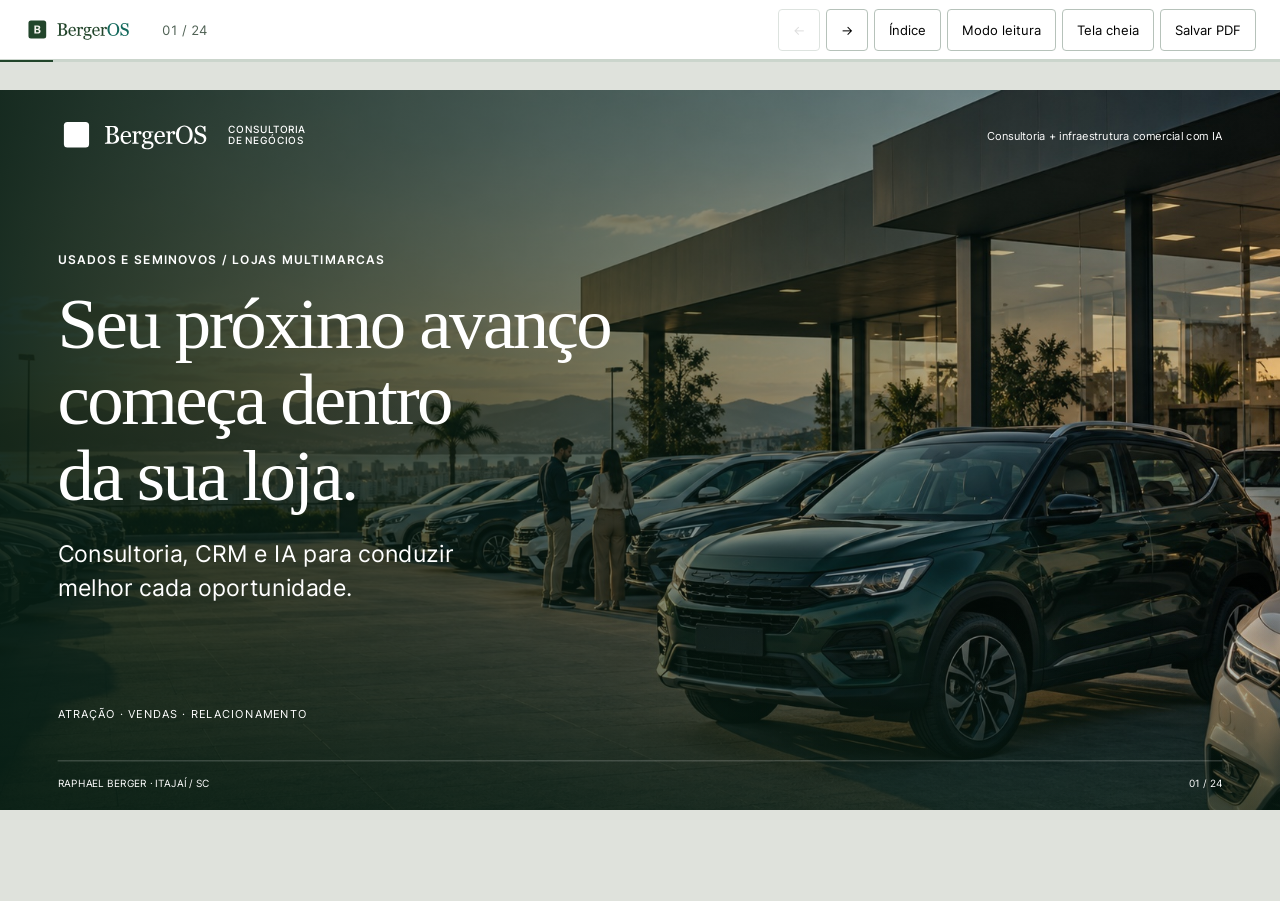
==== commit bdbdc4a0: "Marca BergerOS: logo nova (Georgia + OS em verde), favicon e og-image; nome BergerOS no lugar de Ber" ====
--- a/apresentacao.html
+++ b/apresentacao.html
@@ -1 +1,15 @@
-<!doctype html><html lang="pt-BR"><head><meta charset="utf-8"><meta name="viewport" content="width=device-width,initial-scale=1"><meta name="robots" content="noindex,nofollow"><title>Berger | Consultoria de Negócios</title><link rel="stylesheet" href="deck.css"></head><body><a class="skip" href="#deck">Ir para a apresentação</a><nav class="toolbar" aria-label="Controles da apresentação"><a href="index.html" class="nav-brand"><img src="assets/brand/berger-wordmark.svg" alt="BERGER"></a><span class="counter" aria-hidden="true">01 / 22</span><div class="toolbar-actions"><button id="prev" aria-label="Slide anterior">←</button><button id="next" aria-label="Próximo slide">→</button><button id="menu" aria-expanded="false" aria-controls="contents">Índice</button><button id="reading" aria-pressed="false">Modo leitura</button><button id="fullscreen">Tela cheia</button><button id="print">Salvar PDF</button></div></nav><div class="progress-track"><div class="progress"></div></div><main class="deck-shell" id="deck"><div class="deck-stage"><section class="slide ed ed-cover" id="slide-1" data-title="Seu próximo avanço começa dentro da loja" aria-labelledby="title-1" ><header class="slide-top"><span class="brand"><img src="assets/brand/berger-wordmark.svg" alt="BERGER"><span>Consultoria<br>de Negócios</span></span><span>Consultoria + infraestrutura comercial com IA</span></header><img class="ed-photo" src="assets/brand/patio-editorial.jpg" alt="Fotografia editorial ilustrativa da rotina de uma revenda"><div class="ed-cover-copy"><p class="eyebrow">USADOS E SEMINOVOS / LOJAS MULTIMARCAS</p><h1 id="title-1">Seu próximo avanço<br>começa dentro<br>da sua loja.</h1><p>Consultoria, CRM e IA para conduzir<br>melhor cada oportunidade.</p></div><div class="ed-cover-label">ATRAÇÃO · VENDAS · RELACIONAMENTO</div><footer class="footer"><span>RAPHAEL BERGER · ITAJAÍ / SC</span><span>01 / 22</span></footer></section><section class="slide ed " id="slide-2" data-title="O pátio está organizado. E as oportunidades?" aria-labelledby="title-2" hidden><header class="slide-top"><span class="brand"><img src="assets/brand/berger-wordmark.svg" alt="BERGER"><span>Consultoria<br>de Negócios</span></span><span>Consultoria + infraestrutura comercial com IA</span></header><div class="ed-split"><div class="ed-copy"><div class="heading"><p class="eyebrow">O DESAFIO DA REVENDA</p><h1 id="title-2">O pátio está organizado.<br>E as oportunidades?</h1><p class=lead>Você enxerga os carros. Precisa enxergar também o caminho de cada comprador.</p></div><div class="ed-rows"><div><span>01</span><h2>Quem responde?</h2><p>Contato com responsável.</p></div><div><span>02</span><h2>Qual o próximo passo?</h2><p>Visita ou retorno combinado.</p></div><div><span>03</span><h2>Por que não avançou?</h2><p>Histórico para decidir.</p></div></div></div><img class="ed-photo" src="assets/brand/veiculo-editorial.jpg" alt="Fotografia editorial ilustrativa da rotina de uma revenda"></div><footer class="footer"><span>RAPHAEL BERGER · ITAJAÍ / SC</span><span>02 / 22</span></footer></section><section class="slide ed" id="slide-3" data-title="O interesse precisa de continuidade" aria-labelledby="title-3" hidden><header class="slide-top"><span class="brand"><img src="assets/brand/berger-wordmark.svg" alt="BERGER"><span>Consultoria<br>de Negócios</span></span><span>Consultoria + infraestrutura comercial com IA</span></header><div class="heading"><p class="eyebrow">ONDE A VENDA PODE PARAR</p><h1 id="title-3">O interesse chega.<br>O processo precisa continuar.</h1></div><div class="ed-photo-flow"><article><img class="ed-photo" src="assets/brand/veiculo-editorial.jpg" alt="Fotografia editorial ilustrativa da rotina de uma revenda"><span>01 / CONTATO</span><h2>Mensagem sem resposta</h2><p>O comprador segue procurando.</p></article><article><img class="ed-photo" src="assets/brand/atendimento-editorial.jpg" alt="Fotografia editorial ilustrativa da rotina de uma revenda"><span>02 / PROPOSTA</span><h2>Retorno sem prazo</h2><p>A negociação depende da memória.</p></article><article><img class="ed-photo" src="assets/brand/patio-editorial.jpg" alt="Fotografia editorial ilustrativa da rotina de uma revenda"><span>03 / CARTEIRA</span><h2>Histórico esquecido</h2><p>Uma nova intenção passa despercebida.</p></article></div><p class="fine">Situações para investigar no diagnóstico da loja.</p><footer class="footer"><span>RAPHAEL BERGER · ITAJAÍ / SC</span><span>03 / 22</span></footer></section><section class="slide ed " id="slide-4" data-title="Preço de venda não é resultado." aria-labelledby="title-4" hidden><header class="slide-top"><span class="brand"><img src="assets/brand/berger-wordmark.svg" alt="BERGER"><span>Consultoria<br>de Negócios</span></span><span>Consultoria + infraestrutura comercial com IA</span></header><div class="ed-split"><div class="ed-copy"><div class="heading"><p class="eyebrow">DECISÃO ECONÔMICA</p><h1 id="title-4">Preço de venda<br>não é resultado.</h1><p class=lead>Compra, preparação e despesas da venda mudam o que cada negócio deixa para a loja.</p></div><div class="ed-equation"><span>Venda realizada</span><span>− Aquisição e gastos do negócio</span><strong>= Contribuição para a loja</strong></div><p class="fine">A consultoria trabalha os critérios com os dados da loja. O CRM acompanha o comercial; não substitui a apuração financeira.</p></div><img class="ed-photo" src="assets/brand/gestao-editorial.jpg" alt="Fotografia editorial ilustrativa da rotina de uma revenda"></div><footer class="footer"><span>RAPHAEL BERGER · ITAJAÍ / SC</span><span>04 / 22</span></footer></section><section class="slide ed ed-green" id="slide-5" data-title="A solução Berger" aria-labelledby="title-5" hidden><header class="slide-top"><span class="brand"><img src="assets/brand/berger-wordmark.svg" alt="BERGER"><span>Consultoria<br>de Negócios</span></span><span>Consultoria + infraestrutura comercial com IA</span></header><div class="heading"><p class="eyebrow">CONSULTORIA + INFRAESTRUTURA COMERCIAL</p><h1 id="title-5">Clareza para gerir.<br>Estrutura para vender.</h1></div><div class="ed-trio"><article><span>01 / DIREÇÃO</span><h2>Consultoria</h2><p>Processo definido com a loja.<br>Acompanhamento do uso.</p></article><article><span>02 / CONTROLE</span><h2>CRM</h2><p>Contatos, conversas e etapas.<br>Um próximo passo registrado.</p></article><article><span>03 / CONTINUIDADE</span><h2>IA</h2><p>Informação aprovada.<br>Rotinas e limites configurados.</p></article></div><div class="ed-bottom-line">A tecnologia entra na rotina. A equipe continua próxima do comprador.</div><footer class="footer"><span>RAPHAEL BERGER · ITAJAÍ / SC</span><span>05 / 22</span></footer></section><section class="slide ed " id="slide-6" data-title="Da pergunta sobre o carro à visita à sua loja." aria-labelledby="title-6" hidden><header class="slide-top"><span class="brand"><img src="assets/brand/berger-wordmark.svg" alt="BERGER"><span>Consultoria<br>de Negócios</span></span><span>Consultoria + infraestrutura comercial com IA</span></header><div class="ed-split"><div class="ed-copy"><div class="heading"><p class="eyebrow">COMO ENTRA NA ROTINA</p><h1 id="title-6">Da pergunta sobre o carro<br>à visita à sua loja.</h1><p class=lead>Um contexto que acompanha o comprador até o vendedor assumir a negociação.</p></div><ol class="ed-sequence"><li>Atender</li><li>Qualificar</li><li>Agendar</li><li>Retornar</li><li>Relacionar</li></ol></div><img class="ed-photo" src="assets/brand/atendimento-editorial.jpg" alt="Fotografia editorial ilustrativa da rotina de uma revenda"></div><footer class="footer"><span>RAPHAEL BERGER · ITAJAÍ / SC</span><span>06 / 22</span></footer></section><section class="slide ed" id="slide-7" data-title="Uma jornada com histórico" aria-labelledby="title-7" hidden><header class="slide-top"><span class="brand"><img src="assets/brand/berger-wordmark.svg" alt="BERGER"><span>Consultoria<br>de Negócios</span></span><span>Consultoria + infraestrutura comercial com IA</span></header><div class="heading"><p class="eyebrow">A INFRAESTRUTURA DE CRESCIMENTO</p><h1 id="title-7">Uma jornada.<br>Histórico contínuo.</h1></div><div class="ed-journey"><div><span>ATRAÇÃO</span><h2>Interesse</h2><p>Origem + veículo procurado</p></div><b aria-hidden="true">→</b><div><span>VENDAS</span><h2>Negociação</h2><p>Conversa + visita + proposta</p></div><b aria-hidden="true">→</b><div><span>RELACIONAMENTO</span><h2>Próxima compra</h2><p>Pós-venda + indicação + troca</p></div></div><div class="ed-foundation"><span>CONTATOS</span><span>HISTÓRICO</span><span>RESPONSÁVEIS</span><span>RETORNOS</span><span>INDICADORES</span></div><footer class="footer"><span>RAPHAEL BERGER · ITAJAÍ / SC</span><span>07 / 22</span></footer></section><section class="slide ed " id="slide-8" data-title="A tecnologia organiza. As pessoas decidem." aria-labelledby="title-8" hidden><header class="slide-top"><span class="brand"><img src="assets/brand/berger-wordmark.svg" alt="BERGER"><span>Consultoria<br>de Negócios</span></span><span>Consultoria + infraestrutura comercial com IA</span></header><div class="ed-split"><div class="ed-copy"><div class="heading"><p class="eyebrow">RESPONSABILIDADES</p><h1 id="title-8">A tecnologia organiza.<br>As pessoas decidem.</h1></div><div class="ed-rows"><div><span>01</span><h2>Berger</h2><p>Define processo, configura e acompanha.</p></div><div><span>02</span><h2>Infraestrutura</h2><p>Registra contexto e executa regras.</p></div><div><span>03</span><h2>Sua equipe</h2><p>Aprova preço, troca e condições.</p></div></div></div><img class="ed-photo" src="assets/brand/gestao-editorial.jpg" alt="Fotografia editorial ilustrativa da rotina de uma revenda"></div><footer class="footer"><span>RAPHAEL BERGER · ITAJAÍ / SC</span><span>08 / 22</span></footer></section><section class="slide ed ed-screen" id="slide-9" data-title="CRM: oportunidades à vista" aria-labelledby="title-9" hidden><header class="slide-top"><span class="brand"><img src="assets/brand/berger-wordmark.svg" alt="BERGER"><span>Consultoria<br>de Negócios</span></span><span>Consultoria + infraestrutura comercial com IA</span></header><div class="heading"><p class="eyebrow">POR DENTRO / CRM</p><h1 id="title-9">Cada oportunidade<br>com um próximo passo.</h1></div><figure class="screen "><div class="screen-bar"><span class="screen-dot"></span>BERGER <span>AMBIENTE COMERCIAL</span></div><svg viewBox="530 490 2620 750" role="img" aria-label="Simulação visual: veículos e compradores fictícios."><defs><clipPath id="clip-berger-pipeline-5304902620750"><rect x="530" y="490" width="2620" height="750"/></clipPath></defs><image href="assets/product/berger-pipeline.png" width="3200" height="2000" clip-path="url(#clip-berger-pipeline-5304902620750)"/></svg><figcaption>Simulação visual: veículos e compradores fictícios.</figcaption></figure><div class="ed-tags"><span>Etapa da negociação</span><span>Vendedor responsável</span><span>Próxima atividade</span></div><footer class="footer"><span>RAPHAEL BERGER · ITAJAÍ / SC</span><span>09 / 22</span></footer></section><section class="slide ed ed-screen ed-inbox" id="slide-10" data-title="Atendimento com contexto" aria-labelledby="title-10" hidden><header class="slide-top"><span class="brand"><img src="assets/brand/berger-wordmark.svg" alt="BERGER"><span>Consultoria<br>de Negócios</span></span><span>Consultoria + infraestrutura comercial com IA</span></header><div class="heading"><p class="eyebrow">POR DENTRO / ATENDIMENTO</p><h1 id="title-10">A conversa continua<br>de onde parou.</h1></div><figure class="screen "><div class="screen-bar"><span class="screen-dot"></span>BERGER <span>AMBIENTE COMERCIAL</span></div><svg viewBox="520 145 2040 980" role="img" aria-label="Simulação visual de uma conversa sobre compra e troca."><defs><clipPath id="clip-berger-atendimento-5201452040980"><rect x="520" y="145" width="2040" height="980"/></clipPath></defs><image href="assets/product/berger-atendimento.png" width="3200" height="2000" clip-path="url(#clip-berger-atendimento-5201452040980)"/></svg><figcaption>Simulação visual de uma conversa sobre compra e troca.</figcaption></figure><div class="ed-tags"><span>Histórico acessível</span><span>Notas da equipe</span><span>Passagem para o vendedor</span></div><footer class="footer"><span>RAPHAEL BERGER · ITAJAÍ / SC</span><span>10 / 22</span></footer></section><section class="slide ed " id="slide-11" data-title="O anúncio traz interesse. O CRM registra contexto." aria-labelledby="title-11" hidden><header class="slide-top"><span class="brand"><img src="assets/brand/berger-wordmark.svg" alt="BERGER"><span>Consultoria<br>de Negócios</span></span><span>Consultoria + infraestrutura comercial com IA</span></header><div class="ed-split"><div class="ed-copy"><div class="heading"><p class="eyebrow">ATRAÇÃO</p><h1 id="title-11">O anúncio traz interesse.<br>O CRM registra contexto.</h1><p class=lead>Quem chegou, qual veículo procura e de onde veio. Informação para dar continuidade.</p></div><div class="ed-equation"><span>Campanha ou canal de contato</span><span>↓</span><strong>Contato + origem + responsável</strong></div><p class="fine">Conexões com portais automotivos e estoque são avaliadas no diagnóstico.</p></div><img class="ed-photo" src="assets/brand/veiculo-editorial.jpg" alt="Fotografia editorial ilustrativa da rotina de uma revenda"></div><footer class="footer"><span>RAPHAEL BERGER · ITAJAÍ / SC</span><span>11 / 22</span></footer></section><section class="slide ed" id="slide-12" data-title="Retornos que seguem uma rotina" aria-labelledby="title-12" hidden><header class="slide-top"><span class="brand"><img src="assets/brand/berger-wordmark.svg" alt="BERGER"><span>Consultoria<br>de Negócios</span></span><span>Consultoria + infraestrutura comercial com IA</span></header><div class="heading"><p class="eyebrow">POR DENTRO / AUTOMAÇÕES</p><h1 id="title-12">O retorno deixa de depender<br>de alguém lembrar.</h1></div><div class="ed-automation"><div class="ed-copy"><div class="ed-rows"><div><span>01</span><h2>Entrada</h2><p>Um contato chega ou muda de etapa.</p></div><div><span>02</span><h2>Condição</h2><p>A regra verifica o contexto.</p></div><div><span>03</span><h2>Ação</h2><p>Tarefa, retorno ou passagem à equipe.</p></div></div></div><figure class="screen "><div class="screen-bar"><span class="screen-dot"></span>BERGER <span>AMBIENTE COMERCIAL</span></div><svg viewBox="1150 350 700 1060" role="img" aria-label="Simulação visual: retorno após visita."><defs><clipPath id="clip-berger-automacao-11503507001060"><rect x="1150" y="350" width="700" height="1060"/></clipPath></defs><image href="assets/product/berger-automacao.png" width="2880" height="1800" clip-path="url(#clip-berger-automacao-11503507001060)"/></svg><figcaption>Simulação visual: retorno após visita.</figcaption></figure></div><footer class="footer"><span>RAPHAEL BERGER · ITAJAÍ / SC</span><span>12 / 22</span></footer></section><section class="slide ed ed-screen" id="slide-13" data-title="IA com limites claros" aria-labelledby="title-13" hidden><header class="slide-top"><span class="brand"><img src="assets/brand/berger-wordmark.svg" alt="BERGER"><span>Consultoria<br>de Negócios</span></span><span>Consultoria + infraestrutura comercial com IA</span></header><div class="heading"><p class="eyebrow">POR DENTRO / INTELIGÊNCIA ARTIFICIAL</p><h1 id="title-13">IA com contexto.<br>Autonomia com critério.</h1></div><figure class="screen "><div class="screen-bar"><span class="screen-dot"></span>BERGER <span>AMBIENTE COMERCIAL</span></div><svg viewBox="645 494 1955 680" role="img" aria-label="Controles reais de autonomia por área."><defs><clipPath id="clip-berger-autonomia-6454941955680"><rect x="645" y="494" width="1955" height="680"/></clipPath></defs><image href="assets/product/berger-autonomia.png" width="2880" height="1800" clip-path="url(#clip-berger-autonomia-6454941955680)"/></svg><figcaption>Controles reais de autonomia por área.</figcaption></figure><div class="ed-tags"><span>Informações aprovadas pela loja</span><span>Permissões definidas</span><span>Exceções com a equipe</span></div><footer class="footer"><span>RAPHAEL BERGER · ITAJAÍ / SC</span><span>13 / 22</span></footer></section><section class="slide ed" id="slide-14" data-title="Apoio para pensar a próxima ação" aria-labelledby="title-14" hidden><header class="slide-top"><span class="brand"><img src="assets/brand/berger-wordmark.svg" alt="BERGER"><span>Consultoria<br>de Negócios</span></span><span>Consultoria + infraestrutura comercial com IA</span></header><div class="heading"><p class="eyebrow">POR DENTRO / MENTOR</p><h1 id="title-14">O conhecimento da loja<br>apoia a próxima decisão.</h1></div><div class="ed-mentor"><figure class="screen "><div class="screen-bar"><span class="screen-dot"></span>BERGER <span>AMBIENTE COMERCIAL</span></div><svg viewBox="1380 190 1480 700" role="img" aria-label="Simulação visual do Mentor para a rotina de uma revenda."><defs><clipPath id="clip-berger-mentor-13801901480700"><rect x="1380" y="190" width="1480" height="700"/></clipPath></defs><image href="assets/product/berger-mentor.png" width="3200" height="2000" clip-path="url(#clip-berger-mentor-13801901480700)"/></svg><figcaption>Simulação visual do Mentor para a rotina de uma revenda.</figcaption></figure><div><p class="eyebrow">UMA PERGUNTA PARA A ROTINA</p><blockquote>Como organizar a revisão das oportunidades que ainda precisam de retorno?</blockquote><p class="fine">O apoio depende das informações e permissões disponíveis. A equipe confere a recomendação.</p></div></div><footer class="footer"><span>RAPHAEL BERGER · ITAJAÍ / SC</span><span>14 / 22</span></footer></section><section class="slide ed " id="slide-15" data-title="A entrega do carro é o começo de outra conversa." aria-labelledby="title-15" hidden><header class="slide-top"><span class="brand"><img src="assets/brand/berger-wordmark.svg" alt="BERGER"><span>Consultoria<br>de Negócios</span></span><span>Consultoria + infraestrutura comercial com IA</span></header><div class="ed-split"><div class="ed-copy"><div class="heading"><p class="eyebrow">RELACIONAMENTO</p><h1 id="title-15">A entrega do carro<br>é o começo de outra conversa.</h1><p class=lead>Pós-venda, indicação e futura troca fazem parte da mesma relação.</p></div><ol class="ed-sequence"><li>Entrega</li><li>Acompanhamento</li><li>Indicação</li><li>Futura troca</li></ol></div><img class="ed-photo" src="assets/brand/atendimento-editorial.jpg" alt="Fotografia editorial ilustrativa da rotina de uma revenda"></div><footer class="footer"><span>RAPHAEL BERGER · ITAJAÍ / SC</span><span>15 / 22</span></footer></section><section class="slide ed " id="slide-16" data-title="O dono precisa saber onde agir." aria-labelledby="title-16" hidden><header class="slide-top"><span class="brand"><img src="assets/brand/berger-wordmark.svg" alt="BERGER"><span>Consultoria<br>de Negócios</span></span><span>Consultoria + infraestrutura comercial com IA</span></header><div class="ed-split"><div class="ed-copy"><div class="heading"><p class="eyebrow">ROTINA DE GESTÃO</p><h1 id="title-16">O dono precisa saber<br>onde agir.</h1></div><div class="ed-rows"><div><span>01</span><h2>Atendimento</h2><p>Quem ainda espera uma resposta?</p></div><div><span>02</span><h2>Negociação</h2><p>O que falta para avançar?</p></div><div><span>03</span><h2>Carteira</h2><p>Com quem faz sentido retomar?</p></div></div></div><img class="ed-photo" src="assets/brand/gestao-editorial.jpg" alt="Fotografia editorial ilustrativa da rotina de uma revenda"></div><footer class="footer"><span>RAPHAEL BERGER · ITAJAÍ / SC</span><span>16 / 22</span></footer></section><section class="slide ed" id="slide-17" data-title="Resultados que podemos acompanhar" aria-labelledby="title-17" hidden><header class="slide-top"><span class="brand"><img src="assets/brand/berger-wordmark.svg" alt="BERGER"><span>Consultoria<br>de Negócios</span></span><span>Consultoria + infraestrutura comercial com IA</span></header><div class="heading"><p class="eyebrow">O AVANÇO QUE BUSCAMOS</p><h1 id="title-17">Mais continuidade comercial.<br>Mais clareza para vender.</h1></div><table class="ed-table"><thead><tr><th>Na rotina</th><th>O que queremos mudar</th><th>Como acompanhar</th></tr></thead><tbody><tr><td>Atendimento</td><td>Interessados com acompanhamento</td><td>Contato efetivo</td></tr><tr><td>Negociação</td><td>Propostas com próximo passo</td><td>Visitas, avanço e vendas</td></tr><tr><td>Relacionamento</td><td>Base trabalhada com contexto</td><td>Retornos e indicações</td></tr></tbody></table><p class="fine">Metas são definidas com os dados da loja. Preço, estoque, crédito e execução também influenciam os resultados.</p><footer class="footer"><span>RAPHAEL BERGER · ITAJAÍ / SC</span><span>17 / 22</span></footer></section><section class="slide ed " id="slide-18" data-title="Uma operação comercial acompanhada." aria-labelledby="title-18" hidden><header class="slide-top"><span class="brand"><img src="assets/brand/berger-wordmark.svg" alt="BERGER"><span>Consultoria<br>de Negócios</span></span><span>Consultoria + infraestrutura comercial com IA</span></header><div class="ed-split"><div class="ed-copy"><div class="heading"><p class="eyebrow">O QUE ENTREGAMOS</p><h1 id="title-18">Uma operação<br>comercial acompanhada.</h1></div><div class="ed-rows"><div><span>01</span><h2>Processo e CRM</h2><p>Jornada, etapas e responsáveis.</p></div><div><span>02</span><h2>IA e retornos</h2><p>Informações, regras e automações.</p></div><div><span>03</span><h2>Equipe e gestão</h2><p>Treinamento, indicadores e revisão.</p></div></div></div><img class="ed-photo" src="assets/brand/gestao-editorial.jpg" alt="Fotografia editorial ilustrativa da rotina de uma revenda"></div><footer class="footer"><span>RAPHAEL BERGER · ITAJAÍ / SC</span><span>18 / 22</span></footer></section><section class="slide ed" id="slide-19" data-title="Implantação com a equipe" aria-labelledby="title-19" hidden><header class="slide-top"><span class="brand"><img src="assets/brand/berger-wordmark.svg" alt="BERGER"><span>Consultoria<br>de Negócios</span></span><span>Consultoria + infraestrutura comercial com IA</span></header><div class="heading"><p class="eyebrow">COMO COMEÇAMOS</p><h1 id="title-19">Um passo de cada vez.<br>Com a equipe junto.</h1></div><div class="ed-implementation"><img class="ed-photo" src="assets/brand/atendimento-editorial.jpg" alt="Fotografia editorial ilustrativa da rotina de uma revenda"><ol><li><span>01</span><div><h2>Diagnóstico</h2><p>Uma prioridade e uma linha de base.</p></div></li><li><span>02</span><div><h2>Configuração</h2><p>Fluxo demonstrável e regras aprovadas.</p></div></li><li><span>03</span><div><h2>Uso acompanhado</h2><p>Equipe treinada e rotina em operação.</p></div><li><span>04</span><div><h2>Revisão</h2><p>Ajustes a partir dos registros.</p></div></li></ol></div><footer class="footer"><span>RAPHAEL BERGER · ITAJAÍ / SC</span><span>19 / 22</span></footer></section><section class="slide ed" id="slide-20" data-title="Raphael Berger" aria-labelledby="title-20" hidden><header class="slide-top"><span class="brand"><img src="assets/brand/berger-wordmark.svg" alt="BERGER"><span>Consultoria<br>de Negócios</span></span><span>Consultoria + infraestrutura comercial com IA</span></header><div class="ed-advisor"><img src="assets/brand/raphael-berger.png" alt="Raphael Berger"><div><p class="eyebrow">QUEM CONDUZ O TRABALHO</p><h1 id="title-20">Raphael<br>Berger</h1><p class="ed-location">Itajaí, Santa Catarina.</p><p>Do diagnóstico ao uso pela equipe.<br>Próximo da operação da sua loja.</p><div class="ed-advisor-line"></div><p>Processo definido em conjunto.<br>Tecnologia aplicada à rotina.<br>Gestão acompanhada.</p></div></div><footer class="footer"><span>RAPHAEL BERGER · ITAJAÍ / SC</span><span>20 / 22</span></footer></section><section class="slide ed " id="slide-21" data-title="Antes de implantar, entender sua loja." aria-labelledby="title-21" hidden><header class="slide-top"><span class="brand"><img src="assets/brand/berger-wordmark.svg" alt="BERGER"><span>Consultoria<br>de Negócios</span></span><span>Consultoria + infraestrutura comercial com IA</span></header><div class="ed-split"><div class="ed-copy"><div class="heading"><p class="eyebrow">O PRIMEIRO PASSO</p><h1 id="title-21">Antes de implantar,<br>entender sua loja.</h1><p class=lead>O diagnóstico delimita onde começar e o que precisa mudar.</p></div><div class="ed-rows"><div><span>01</span><h2>Seu momento</h2><p>Equipe, canais e ferramentas.</p></div><div><span>02</span><h2>Sua prioridade</h2><p>O ponto que mais precisa de atenção.</p></div><div><span>03</span><h2>Seu escopo</h2><p>Entregas, responsabilidades e investimento.</p></div></div></div><img class="ed-photo" src="assets/brand/veiculo-editorial.jpg" alt="Fotografia editorial ilustrativa da rotina de uma revenda"></div><footer class="footer"><span>RAPHAEL BERGER · ITAJAÍ / SC</span><span>21 / 22</span></footer></section><section class="slide ed ed-cover" id="slide-22" data-title="Vamos olhar para sua operação" aria-labelledby="title-22" hidden><header class="slide-top"><span class="brand"><img src="assets/brand/berger-wordmark.svg" alt="BERGER"><span>Consultoria<br>de Negócios</span></span><span>Consultoria + infraestrutura comercial com IA</span></header><img class="ed-photo" src="assets/brand/patio-editorial.jpg" alt="Fotografia editorial ilustrativa da rotina de uma revenda"><div class="ed-cover-copy"><p class="eyebrow">UMA CONVERSA SOBRE A SUA REVENDA</p><h1 id="title-22">Qual oportunidade<br>sua loja não pode<br>deixar passar?</h1><a class="deck-cta" href="https://wa.me/5547999122932?text=Ol%C3%A1%2C%20Raphael.%20Quero%20conversar%20sobre%20minha%20revenda." target="_blank" rel="noopener noreferrer">Conversar com Raphael ↗</a><p class="ed-contact">(47) 99912-2932</p></div><div class="ed-cover-label">Fotografias editoriais ilustrativas geradas com IA.</div><footer class="footer"><span>RAPHAEL BERGER · ITAJAÍ / SC</span><span>22 / 22</span></footer></section></div></main><div id="slide-status" class="sr-only" aria-live="polite" role="status"></div><div id="contents" class="contents" role="dialog" aria-modal="true" aria-labelledby="contents-title" hidden><div class="contents-panel"><div class="contents-head"><h2 id="contents-title">Apresentação</h2><button id="close-menu" aria-label="Fechar índice">Fechar</button></div><div class="contents-grid"></div></div></div><script src="deck.js"></script></body></html>+<!doctype html><html lang="pt-BR"><head><meta charset="utf-8"><meta name="viewport" content="width=device-width,initial-scale=1"><meta name="robots" content="index, follow"><title>Berger | Consultoria de Negócios</title><link rel="stylesheet" href="deck.css"><link rel="icon" href="favicon.ico" sizes="any">
+<link rel="icon" type="image/png" sizes="32x32" href="favicon-32.png">
+<link rel="icon" type="image/png" sizes="512x512" href="icon-512.png">
+<link rel="apple-touch-icon" href="apple-touch-icon.png">
+<meta property="og:type" content="website">
+<meta property="og:locale" content="pt_BR">
+<meta property="og:site_name" content="Berger | Consultoria de Negócios">
+<meta property="og:title" content="Berger | Consultoria de Negócios — apresentação">
+<meta property="og:description" content="Consultoria e infraestrutura comercial com IA para revendas de veículos usados e seminovos. Atendimento, vendas e relacionamento com implantação de Raphael Berger.">
+<meta property="og:url" content="https://www.bergeros.com.br/apresentacao.html">
+<meta property="og:image" content="https://www.bergeros.com.br/assets/brand/og-image.jpg">
+<meta property="og:image:width" content="1200">
+<meta property="og:image:height" content="630">
+<meta name="twitter:card" content="summary_large_image">
+</head><body><a class="skip" href="#deck">Ir para a apresentação</a><nav class="toolbar" aria-label="Controles da apresentação"><a href="index.html" class="nav-brand"><img src="assets/brand/berger-wordmark.svg" alt="BERGER"></a><span class="counter" aria-hidden="true">01 / 22</span><div class="toolbar-actions"><button id="prev" aria-label="Slide anterior">←</button><button id="next" aria-label="Próximo slide">→</button><button id="menu" aria-expanded="false" aria-controls="contents">Índice</button><button id="reading" aria-pressed="false">Modo leitura</button><button id="fullscreen">Tela cheia</button><button id="print">Salvar PDF</button></div></nav><div class="progress-track"><div class="progress"></div></div><main class="deck-shell" id="deck"><div class="deck-stage"><section class="slide ed ed-cover" id="slide-1" data-title="Seu próximo avanço começa dentro da loja" aria-labelledby="title-1" ><header class="slide-top"><span class="brand"><img src="assets/brand/berger-wordmark.svg" alt="BERGER"><span>Consultoria<br>de Negócios</span></span><span>Consultoria + infraestrutura comercial com IA</span></header><img class="ed-photo" src="assets/brand/patio-editorial.jpg" alt="Fotografia editorial ilustrativa da rotina de uma revenda"><div class="ed-cover-copy"><p class="eyebrow">USADOS E SEMINOVOS / LOJAS MULTIMARCAS</p><h1 id="title-1">Seu próximo avanço<br>começa dentro<br>da sua loja.</h1><p>Consultoria, CRM e IA para conduzir<br>melhor cada oportunidade.</p></div><div class="ed-cover-label">ATRAÇÃO · VENDAS · RELACIONAMENTO</div><footer class="footer"><span>RAPHAEL BERGER · ITAJAÍ / SC</span><span>01 / 24</span></footer></section><section class="slide ed " id="slide-2" data-title="O pátio está organizado. E as oportunidades?" aria-labelledby="title-2" hidden><header class="slide-top"><span class="brand"><img src="assets/brand/berger-wordmark.svg" alt="BERGER"><span>Consultoria<br>de Negócios</span></span><span>Consultoria + infraestrutura comercial com IA</span></header><div class="ed-split"><div class="ed-copy"><div class="heading"><p class="eyebrow">O DESAFIO DA REVENDA</p><h1 id="title-2">O pátio está organizado.<br>E as oportunidades?</h1><p class=lead>Você enxerga os carros. Precisa enxergar também o caminho de cada comprador.</p></div><div class="ed-rows"><div><span>01</span><h2>Quem responde?</h2><p>Contato com responsável.</p></div><div><span>02</span><h2>Qual o próximo passo?</h2><p>Visita ou retorno combinado.</p></div><div><span>03</span><h2>Por que não avançou?</h2><p>Histórico para decidir.</p></div></div></div><img class="ed-photo" src="assets/brand/veiculo-editorial.jpg" alt="Fotografia editorial ilustrativa da rotina de uma revenda"></div><footer class="footer"><span>RAPHAEL BERGER · ITAJAÍ / SC</span><span>02 / 24</span></footer></section><section class="slide ed" id="slide-3" data-title="O interesse precisa de continuidade" aria-labelledby="title-3" hidden><header class="slide-top"><span class="brand"><img src="assets/brand/berger-wordmark.svg" alt="BERGER"><span>Consultoria<br>de Negócios</span></span><span>Consultoria + infraestrutura comercial com IA</span></header><div class="heading"><p class="eyebrow">ONDE A VENDA PODE PARAR</p><h1 id="title-3">O interesse chega.<br>O processo precisa continuar.</h1></div><div class="ed-photo-flow"><article><img class="ed-photo" src="assets/brand/veiculo-editorial.jpg" alt="Fotografia editorial ilustrativa da rotina de uma revenda"><span>01 / CONTATO</span><h2>Mensagem sem resposta</h2><p>O comprador segue procurando.</p></article><article><img class="ed-photo" src="assets/brand/atendimento-editorial.jpg" alt="Fotografia editorial ilustrativa da rotina de uma revenda"><span>02 / PROPOSTA</span><h2>Retorno sem prazo</h2><p>A negociação depende da memória.</p></article><article><img class="ed-photo" src="assets/brand/patio-editorial.jpg" alt="Fotografia editorial ilustrativa da rotina de uma revenda"><span>03 / CARTEIRA</span><h2>Histórico esquecido</h2><p>Uma nova intenção passa despercebida.</p></article></div><p class="fine">Situações para investigar no diagnóstico da loja.</p><footer class="footer"><span>RAPHAEL BERGER · ITAJAÍ / SC</span><span>03 / 24</span></footer></section><section class="slide ed " id="slide-4" data-title="Preço de venda não é resultado." aria-labelledby="title-4" hidden><header class="slide-top"><span class="brand"><img src="assets/brand/berger-wordmark.svg" alt="BERGER"><span>Consultoria<br>de Negócios</span></span><span>Consultoria + infraestrutura comercial com IA</span></header><div class="ed-split"><div class="ed-copy"><div class="heading"><p class="eyebrow">DECISÃO ECONÔMICA</p><h1 id="title-4">Preço de venda<br>não é resultado.</h1><p class=lead>Compra, preparação e despesas da venda mudam o que cada negócio deixa para a loja.</p></div><div class="ed-equation"><span>Venda realizada</span><span>− Aquisição e gastos do negócio</span><strong>= Contribuição para a loja</strong></div><p class="fine">A consultoria trabalha os critérios com os dados da loja. O CRM acompanha o comercial; não substitui a apuração financeira.</p></div><img class="ed-photo" src="assets/brand/gestao-editorial.jpg" alt="Fotografia editorial ilustrativa da rotina de uma revenda"></div><footer class="footer"><span>RAPHAEL BERGER · ITAJAÍ / SC</span><span>04 / 24</span></footer></section><section class="slide ed ed-green" id="slide-5" data-title="A solução Berger" aria-labelledby="title-5" hidden><header class="slide-top"><span class="brand"><img src="assets/brand/berger-wordmark.svg" alt="BERGER"><span>Consultoria<br>de Negócios</span></span><span>Consultoria + infraestrutura comercial com IA</span></header><div class="heading"><p class="eyebrow">CONSULTORIA + INFRAESTRUTURA COMERCIAL</p><h1 id="title-5">Clareza para gerir.<br>Estrutura para vender.</h1></div><div class="ed-trio"><article><span>01 / DIREÇÃO</span><h2>Consultoria</h2><p>Processo definido com a loja.<br>Acompanhamento do uso.</p></article><article><span>02 / CONTROLE</span><h2>CRM</h2><p>Contatos, conversas e etapas.<br>Um próximo passo registrado.</p></article><article><span>03 / CONTINUIDADE</span><h2>IA</h2><p>Informação aprovada.<br>Rotinas e limites configurados.</p></article></div><div class="ed-bottom-line">A tecnologia entra na rotina. A equipe continua próxima do comprador.</div><footer class="footer"><span>RAPHAEL BERGER · ITAJAÍ / SC</span><span>05 / 24</span></footer></section><section class="slide ed " id="slide-6" data-title="Da pergunta sobre o carro à visita à sua loja." aria-labelledby="title-6" hidden><header class="slide-top"><span class="brand"><img src="assets/brand/berger-wordmark.svg" alt="BERGER"><span>Consultoria<br>de Negócios</span></span><span>Consultoria + infraestrutura comercial com IA</span></header><div class="ed-split"><div class="ed-copy"><div class="heading"><p class="eyebrow">COMO ENTRA NA ROTINA</p><h1 id="title-6">Da pergunta sobre o carro<br>à visita à sua loja.</h1><p class=lead>Um contexto que acompanha o comprador até o vendedor assumir a negociação.</p></div><ol class="ed-sequence"><li>Atender</li><li>Qualificar</li><li>Agendar</li><li>Retornar</li><li>Relacionar</li></ol></div><img class="ed-photo" src="assets/brand/atendimento-editorial.jpg" alt="Fotografia editorial ilustrativa da rotina de uma revenda"></div><footer class="footer"><span>RAPHAEL BERGER · ITAJAÍ / SC</span><span>06 / 24</span></footer></section><section class="slide ed" id="slide-7" data-title="Uma jornada com histórico" aria-labelledby="title-7" hidden><header class="slide-top"><span class="brand"><img src="assets/brand/berger-wordmark.svg" alt="BERGER"><span>Consultoria<br>de Negócios</span></span><span>Consultoria + infraestrutura comercial com IA</span></header><div class="heading"><p class="eyebrow">A INFRAESTRUTURA DE CRESCIMENTO</p><h1 id="title-7">Uma jornada.<br>Histórico contínuo.</h1></div><div class="ed-journey"><div><span>ATRAÇÃO</span><h2>Interesse</h2><p>Origem + veículo procurado</p></div><b aria-hidden="true">→</b><div><span>VENDAS</span><h2>Negociação</h2><p>Conversa + visita + proposta</p></div><b aria-hidden="true">→</b><div><span>RELACIONAMENTO</span><h2>Próxima compra</h2><p>Pós-venda + indicação + troca</p></div></div><div class="ed-foundation"><span>CONTATOS</span><span>HISTÓRICO</span><span>RESPONSÁVEIS</span><span>RETORNOS</span><span>INDICADORES</span></div><footer class="footer"><span>RAPHAEL BERGER · ITAJAÍ / SC</span><span>07 / 24</span></footer></section><section class="slide ed " id="slide-8" data-title="A tecnologia organiza. As pessoas decidem." aria-labelledby="title-8" hidden><header class="slide-top"><span class="brand"><img src="assets/brand/berger-wordmark.svg" alt="BERGER"><span>Consultoria<br>de Negócios</span></span><span>Consultoria + infraestrutura comercial com IA</span></header><div class="ed-split"><div class="ed-copy"><div class="heading"><p class="eyebrow">RESPONSABILIDADES</p><h1 id="title-8">A tecnologia organiza.<br>As pessoas decidem.</h1></div><div class="ed-rows"><div><span>01</span><h2>Berger</h2><p>Define processo, configura e acompanha.</p></div><div><span>02</span><h2>Infraestrutura</h2><p>Registra contexto e executa regras.</p></div><div><span>03</span><h2>Sua equipe</h2><p>Aprova preço, troca e condições.</p></div></div></div><img class="ed-photo" src="assets/brand/gestao-editorial.jpg" alt="Fotografia editorial ilustrativa da rotina de uma revenda"></div><footer class="footer"><span>RAPHAEL BERGER · ITAJAÍ / SC</span><span>08 / 24</span></footer></section><section class="slide ed ed-screen" id="slide-9" data-title="CRM: oportunidades à vista" aria-labelledby="title-9" hidden><header class="slide-top"><span class="brand"><img src="assets/brand/berger-wordmark.svg" alt="BERGER"><span>Consultoria<br>de Negócios</span></span><span>Consultoria + infraestrutura comercial com IA</span></header><div class="heading"><p class="eyebrow">POR DENTRO / CRM</p><h1 id="title-9">Cada oportunidade<br>com um próximo passo.</h1></div><figure class="screen "><div class="screen-bar"><span class="screen-dot"></span>BERGER <span>AMBIENTE COMERCIAL</span></div><svg viewBox="530 490 2620 750" role="img" aria-label="Simulação visual: veículos e compradores fictícios."><defs><clipPath id="clip-berger-pipeline-5304902620750"><rect x="530" y="490" width="2620" height="750"/></clipPath></defs><image href="assets/product/berger-pipeline.png" width="3200" height="2000" clip-path="url(#clip-berger-pipeline-5304902620750)"/></svg><figcaption>Simulação visual: veículos e compradores fictícios.</figcaption></figure><div class="ed-tags"><span>Etapa da negociação</span><span>Vendedor responsável</span><span>Próxima atividade</span></div><footer class="footer"><span>RAPHAEL BERGER · ITAJAÍ / SC</span><span>09 / 24</span></footer></section><section class="slide ed ed-screen ed-inbox" id="slide-10" data-title="Atendimento com contexto" aria-labelledby="title-10" hidden><header class="slide-top"><span class="brand"><img src="assets/brand/berger-wordmark.svg" alt="BERGER"><span>Consultoria<br>de Negócios</span></span><span>Consultoria + infraestrutura comercial com IA</span></header><div class="heading"><p class="eyebrow">POR DENTRO / ATENDIMENTO</p><h1 id="title-10">A conversa continua<br>de onde parou.</h1></div><figure class="screen "><div class="screen-bar"><span class="screen-dot"></span>BERGER <span>AMBIENTE COMERCIAL</span></div><svg viewBox="520 145 2040 980" role="img" aria-label="Simulação visual de uma conversa sobre compra e troca."><defs><clipPath id="clip-berger-atendimento-5201452040980"><rect x="520" y="145" width="2040" height="980"/></clipPath></defs><image href="assets/product/berger-atendimento.png" width="3200" height="2000" clip-path="url(#clip-berger-atendimento-5201452040980)"/></svg><figcaption>Simulação visual de uma conversa sobre compra e troca.</figcaption></figure><div class="ed-tags"><span>Histórico acessível</span><span>Notas da equipe</span><span>Passagem para o vendedor</span></div><footer class="footer"><span>RAPHAEL BERGER · ITAJAÍ / SC</span><span>10 / 24</span></footer></section><section class="slide ed " id="slide-11" data-title="O anúncio traz interesse. O CRM registra contexto." aria-labelledby="title-11" hidden><header class="slide-top"><span class="brand"><img src="assets/brand/berger-wordmark.svg" alt="BERGER"><span>Consultoria<br>de Negócios</span></span><span>Consultoria + infraestrutura comercial com IA</span></header><div class="ed-split"><div class="ed-copy"><div class="heading"><p class="eyebrow">ATRAÇÃO</p><h1 id="title-11">O anúncio traz interesse.<br>O CRM registra contexto.</h1><p class=lead>Quem chegou, qual veículo procura e de onde veio. Informação para dar continuidade.</p></div><div class="ed-equation"><span>Campanha ou canal de contato</span><span>↓</span><strong>Contato + origem + responsável</strong></div><p class="fine">Conexões com portais automotivos e estoque são avaliadas no diagnóstico.</p></div><img class="ed-photo" src="assets/brand/veiculo-editorial.jpg" alt="Fotografia editorial ilustrativa da rotina de uma revenda"></div><footer class="footer"><span>RAPHAEL BERGER · ITAJAÍ / SC</span><span>11 / 24</span></footer></section><section class="slide ed" id="slide-12" data-title="Retornos que seguem uma rotina" aria-labelledby="title-12" hidden><header class="slide-top"><span class="brand"><img src="assets/brand/berger-wordmark.svg" alt="BERGER"><span>Consultoria<br>de Negócios</span></span><span>Consultoria + infraestrutura comercial com IA</span></header><div class="heading"><p class="eyebrow">POR DENTRO / AUTOMAÇÕES</p><h1 id="title-12">O retorno deixa de depender<br>de alguém lembrar.</h1></div><div class="ed-automation"><div class="ed-copy"><div class="ed-rows"><div><span>01</span><h2>Entrada</h2><p>Um contato chega ou muda de etapa.</p></div><div><span>02</span><h2>Condição</h2><p>A regra verifica o contexto.</p></div><div><span>03</span><h2>Ação</h2><p>Tarefa, retorno ou passagem à equipe.</p></div></div></div><figure class="screen "><div class="screen-bar"><span class="screen-dot"></span>BERGER <span>AMBIENTE COMERCIAL</span></div><svg viewBox="1150 350 700 1060" role="img" aria-label="Simulação visual: retorno após visita."><defs><clipPath id="clip-berger-automacao-11503507001060"><rect x="1150" y="350" width="700" height="1060"/></clipPath></defs><image href="assets/product/berger-automacao.png" width="2880" height="1800" clip-path="url(#clip-berger-automacao-11503507001060)"/></svg><figcaption>Simulação visual: retorno após visita.</figcaption></figure></div><footer class="footer"><span>RAPHAEL BERGER · ITAJAÍ / SC</span><span>12 / 24</span></footer></section><section class="slide ed ed-screen" id="slide-13" data-title="IA com limites claros" aria-labelledby="title-13" hidden><header class="slide-top"><span class="brand"><img src="assets/brand/berger-wordmark.svg" alt="BERGER"><span>Consultoria<br>de Negócios</span></span><span>Consultoria + infraestrutura comercial com IA</span></header><div class="heading"><p class="eyebrow">POR DENTRO / INTELIGÊNCIA ARTIFICIAL</p><h1 id="title-13">IA com contexto.<br>Autonomia com critério.</h1></div><figure class="screen "><div class="screen-bar"><span class="screen-dot"></span>BERGER <span>AMBIENTE COMERCIAL</span></div><svg viewBox="645 494 1955 680" role="img" aria-label="Controles reais de autonomia por área."><defs><clipPath id="clip-berger-autonomia-6454941955680"><rect x="645" y="494" width="1955" height="680"/></clipPath></defs><image href="assets/product/berger-autonomia.png" width="2880" height="1800" clip-path="url(#clip-berger-autonomia-6454941955680)"/></svg><figcaption>Controles reais de autonomia por área.</figcaption></figure><div class="ed-tags"><span>Informações aprovadas pela loja</span><span>Permissões definidas</span><span>Exceções com a equipe</span></div><footer class="footer"><span>RAPHAEL BERGER · ITAJAÍ / SC</span><span>13 / 24</span></footer></section><section class="slide ed" id="slide-14" data-title="Apoio para pensar a próxima ação" aria-labelledby="title-14" hidden><header class="slide-top"><span class="brand"><img src="assets/brand/berger-wordmark.svg" alt="BERGER"><span>Consultoria<br>de Negócios</span></span><span>Consultoria + infraestrutura comercial com IA</span></header><div class="heading"><p class="eyebrow">POR DENTRO / MENTOR</p><h1 id="title-14">O conhecimento da loja<br>apoia a próxima decisão.</h1></div><div class="ed-mentor"><figure class="screen "><div class="screen-bar"><span class="screen-dot"></span>BERGER <span>AMBIENTE COMERCIAL</span></div><svg viewBox="1380 190 1480 700" role="img" aria-label="Simulação visual do Mentor para a rotina de uma revenda."><defs><clipPath id="clip-berger-mentor-13801901480700"><rect x="1380" y="190" width="1480" height="700"/></clipPath></defs><image href="assets/product/berger-mentor.png" width="3200" height="2000" clip-path="url(#clip-berger-mentor-13801901480700)"/></svg><figcaption>Simulação visual do Mentor para a rotina de uma revenda.</figcaption></figure><div><p class="eyebrow">UMA PERGUNTA PARA A ROTINA</p><blockquote>Como organizar a revisão das oportunidades que ainda precisam de retorno?</blockquote><p class="fine">O apoio depende das informações e permissões disponíveis. A equipe confere a recomendação.</p></div></div><footer class="footer"><span>RAPHAEL BERGER · ITAJAÍ / SC</span><span>14 / 24</span></footer></section><section class="slide ed " id="slide-15" data-title="A entrega do carro é o começo de outra conversa." aria-labelledby="title-15" hidden><header class="slide-top"><span class="brand"><img src="assets/brand/berger-wordmark.svg" alt="BERGER"><span>Consultoria<br>de Negócios</span></span><span>Consultoria + infraestrutura comercial com IA</span></header><div class="ed-split"><div class="ed-copy"><div class="heading"><p class="eyebrow">RELACIONAMENTO</p><h1 id="title-15">A entrega do carro<br>é o começo de outra conversa.</h1><p class=lead>Pós-venda, indicação e futura troca fazem parte da mesma relação.</p></div><ol class="ed-sequence"><li>Entrega</li><li>Acompanhamento</li><li>Indicação</li><li>Futura troca</li></ol></div><img class="ed-photo" src="assets/brand/atendimento-editorial.jpg" alt="Fotografia editorial ilustrativa da rotina de uma revenda"></div><footer class="footer"><span>RAPHAEL BERGER · ITAJAÍ / SC</span><span>15 / 24</span></footer></section><section class="slide ed " id="slide-16" data-title="O dono precisa saber onde agir." aria-labelledby="title-16" hidden><header class="slide-top"><span class="brand"><img src="assets/brand/berger-wordmark.svg" alt="BERGER"><span>Consultoria<br>de Negócios</span></span><span>Consultoria + infraestrutura comercial com IA</span></header><div class="ed-split"><div class="ed-copy"><div class="heading"><p class="eyebrow">ROTINA DE GESTÃO</p><h1 id="title-16">O dono precisa saber<br>onde agir.</h1></div><div class="ed-rows"><div><span>01</span><h2>Atendimento</h2><p>Quem ainda espera uma resposta?</p></div><div><span>02</span><h2>Negociação</h2><p>O que falta para avançar?</p></div><div><span>03</span><h2>Carteira</h2><p>Com quem faz sentido retomar?</p></div></div></div><img class="ed-photo" src="assets/brand/gestao-editorial.jpg" alt="Fotografia editorial ilustrativa da rotina de uma revenda"></div><footer class="footer"><span>RAPHAEL BERGER · ITAJAÍ / SC</span><span>16 / 24</span></footer></section><section class="slide ed" id="slide-17" data-title="Resultados que podemos acompanhar" aria-labelledby="title-17" hidden><header class="slide-top"><span class="brand"><img src="assets/brand/berger-wordmark.svg" alt="BERGER"><span>Consultoria<br>de Negócios</span></span><span>Consultoria + infraestrutura comercial com IA</span></header><div class="heading"><p class="eyebrow">O AVANÇO QUE BUSCAMOS</p><h1 id="title-17">Mais continuidade comercial.<br>Mais clareza para vender.</h1></div><table class="ed-table"><thead><tr><th>Na rotina</th><th>O que queremos mudar</th><th>Como acompanhar</th></tr></thead><tbody><tr><td>Atendimento</td><td>Interessados com acompanhamento</td><td>Contato efetivo</td></tr><tr><td>Negociação</td><td>Propostas com próximo passo</td><td>Visitas, avanço e vendas</td></tr><tr><td>Relacionamento</td><td>Base trabalhada com contexto</td><td>Retornos e indicações</td></tr></tbody></table><p class="fine">Metas são definidas com os dados da loja. Preço, estoque, crédito e execução também influenciam os resultados.</p><footer class="footer"><span>RAPHAEL BERGER · ITAJAÍ / SC</span><span>17 / 24</span></footer></section><section class="slide ed" id="slide-18" data-title="A mesma equipe. No lugar certo." aria-labelledby="title-18" hidden><header class="slide-top"><span class="brand"><img src="assets/brand/berger-wordmark.svg" alt="BERGER"><span>Consultoria<br>de Negócios</span></span><span>Consultoria + infraestrutura comercial com IA</span></header><div class="heading"><p class="eyebrow">A MUDANÇA QUE SE VÊ NA SEGUNDA-FEIRA</p><h1 id="title-18">A mesma equipe.<br>No lugar certo.</h1></div><div class="ed-trio"><article><span>01 / HOJE</span><h2>A manhã no teclado</h2><p>Responder portal, copiar dado, montar ficha, confirmar visita.<br>O vendedor atende o formulário.</p></article><article><span>02 / DEPOIS</span><h2>A manhã no pátio</h2><p>A ficha chega pronta na mesa.<br>O vendedor atende o comprador.</p></article><article><span>03 / A MEDIDA</span><h2>Horas, não pessoas</h2><p>Quantas horas por semana a equipe passa digitando.<br>Medido antes e depois.</p></article></div><div class="ed-bottom-line">A equipe é a mesma. O que muda é onde ela gasta o tempo.</div><p class="fine">Referência ilustrativa da rotina de uma revenda. As horas saem da medição feita nos primeiros dias da implantação, não desta tela. Não implica redução de equipe nem garante venda.</p><footer class="footer"><span>RAPHAEL BERGER · ITAJAÍ / SC</span><span>18 / 24</span></footer></section><section class="slide ed " id="slide-19" data-title="Uma operação comercial acompanhada." aria-labelledby="title-19" hidden><header class="slide-top"><span class="brand"><img src="assets/brand/berger-wordmark.svg" alt="BERGER"><span>Consultoria<br>de Negócios</span></span><span>Consultoria + infraestrutura comercial com IA</span></header><div class="ed-split"><div class="ed-copy"><div class="heading"><p class="eyebrow">O QUE ENTREGAMOS</p><h1 id="title-19">Uma operação<br>comercial acompanhada.</h1></div><div class="ed-rows"><div><span>01</span><h2>Processo e CRM</h2><p>Jornada, etapas e responsáveis.</p></div><div><span>02</span><h2>IA e retornos</h2><p>Informações, regras e automações.</p></div><div><span>03</span><h2>Equipe e gestão</h2><p>Treinamento, indicadores e revisão.</p></div></div></div><img class="ed-photo" src="assets/brand/gestao-editorial.jpg" alt="Fotografia editorial ilustrativa da rotina de uma revenda"></div><footer class="footer"><span>RAPHAEL BERGER · ITAJAÍ / SC</span><span>19 / 24</span></footer></section><section class="slide ed" id="slide-20" data-title="Implantação com a equipe" aria-labelledby="title-20" hidden><header class="slide-top"><span class="brand"><img src="assets/brand/berger-wordmark.svg" alt="BERGER"><span>Consultoria<br>de Negócios</span></span><span>Consultoria + infraestrutura comercial com IA</span></header><div class="heading"><p class="eyebrow">COMO COMEÇAMOS</p><h1 id="title-20">Um passo de cada vez.<br>Com a equipe junto.</h1></div><div class="ed-implementation"><img class="ed-photo" src="assets/brand/atendimento-editorial.jpg" alt="Fotografia editorial ilustrativa da rotina de uma revenda"><ol><li><span>01</span><div><h2>Diagnóstico <em>· dias 1 a 15</em></h2><p>A loja roda como roda hoje. Uma prioridade e uma linha de base medida.</p></div></li><li><span>02</span><div><h2>Configuração <em>· dias 16 a 30</em></h2><p>Fluxo demonstrável e regras aprovadas, comparados com o que foi medido.</p></div></li><li><span>03</span><div><h2>Uso acompanhado <em>· dias 31 a 45</em></h2><p>Equipe treinada e rotina em operação.</p></div></li><li><span>04</span><div><h2>Revisão</h2><p>Ajustes a partir dos registros. O que não funcionou sai.</p></div></li></ol><div class="ed-bottom-line">Nos primeiros 15 dias nada é automatizado. Primeiro a gente mede.</div><p class="fine">Janela de até 45 dias, prevista em contrato, sujeita aos acessos e à participação da equipe. O prazo não implica volume de vendas.</p></div><footer class="footer"><span>RAPHAEL BERGER · ITAJAÍ / SC</span><span>20 / 24</span></footer></section><section class="slide ed" id="slide-21" data-title="Raphael Berger" aria-labelledby="title-21" hidden><header class="slide-top"><span class="brand"><img src="assets/brand/berger-wordmark.svg" alt="BERGER"><span>Consultoria<br>de Negócios</span></span><span>Consultoria + infraestrutura comercial com IA</span></header><div class="ed-advisor"><img src="assets/brand/raphael-berger.png" alt="Raphael Berger"><div><p class="eyebrow">QUEM CONDUZ O TRABALHO</p><h1 id="title-21">Raphael<br>Berger</h1><p class="ed-location">Itajaí, Santa Catarina.</p><p>Do diagnóstico ao uso pela equipe.<br>Próximo da operação da sua loja.</p><div class="ed-advisor-line"></div><p>Processo definido em conjunto.<br>Tecnologia aplicada à rotina.<br>Gestão acompanhada.</p></div></div><footer class="footer"><span>RAPHAEL BERGER · ITAJAÍ / SC</span><span>21 / 24</span></footer></section><section class="slide ed " id="slide-22" data-title="Antes de implantar, entender sua loja." aria-labelledby="title-22" hidden><header class="slide-top"><span class="brand"><img src="assets/brand/berger-wordmark.svg" alt="BERGER"><span>Consultoria<br>de Negócios</span></span><span>Consultoria + infraestrutura comercial com IA</span></header><div class="ed-split"><div class="ed-copy"><div class="heading"><p class="eyebrow">O PRIMEIRO PASSO</p><h1 id="title-22">Antes de implantar,<br>entender sua loja.</h1><p class=lead>O diagnóstico delimita onde começar e o que precisa mudar.</p></div><div class="ed-rows"><div><span>01</span><h2>Seu momento</h2><p>Equipe, canais e ferramentas.</p></div><div><span>02</span><h2>Sua prioridade</h2><p>O ponto que mais precisa de atenção.</p></div><div><span>03</span><h2>Seu escopo</h2><p>Entregas, responsabilidades e investimento.</p></div></div></div><img class="ed-photo" src="assets/brand/veiculo-editorial.jpg" alt="Fotografia editorial ilustrativa da rotina de uma revenda"></div><footer class="footer"><span>RAPHAEL BERGER · ITAJAÍ / SC</span><span>22 / 24</span></footer></section><section class="slide ed" id="slide-23" data-title="Construa o seu cenário." aria-labelledby="title-23" hidden><header class="slide-top"><span class="brand"><img src="assets/brand/berger-wordmark.svg" alt="BERGER"><span>Consultoria<br>de Negócios</span></span><span>Consultoria + infraestrutura comercial com IA</span></header><div class="heading"><p class="eyebrow">A CONTA, COM OS SEUS NÚMEROS</p><h1 id="title-23">Construa o seu cenário.<br>Agora, na sua frente.</h1></div><div class="ed-rows"><div><span>01</span><h2>Interessados por mês</h2><p>Quantos chegam hoje, somando portal, WhatsApp e indicação.</p></div><div><span>02</span><h2>Valor médio da venda</h2><p>Quanto vale, em média, um carro que sai da sua loja.</p></div><div><span>03</span><h2>A conversão de hoje, e a do cenário</h2><p>Quanto fecha hoje, e quanto poderia fechar com acompanhamento.</p></div></div><div class="ed-bottom-line">A conta é feita agora, com os seus números, em bergeros.com.br</div><p class="fine">Simulação a partir de premissas informadas por você. Compara duas conversões sobre o mesmo volume de interessados e o mesmo valor médio de venda. Não mede uma perda comprovada nem garante recuperação: estoque, crédito, preço e execução da equipe também influenciam.</p><footer class="footer"><span>RAPHAEL BERGER · ITAJAÍ / SC</span><span>23 / 24</span></footer></section><section class="slide ed ed-cover" id="slide-24" data-title="Vamos olhar para sua operação" aria-labelledby="title-24" hidden><header class="slide-top"><span class="brand"><img src="assets/brand/berger-wordmark.svg" alt="BERGER"><span>Consultoria<br>de Negócios</span></span><span>Consultoria + infraestrutura comercial com IA</span></header><img class="ed-photo" src="assets/brand/patio-editorial.jpg" alt="Fotografia editorial ilustrativa da rotina de uma revenda"><div class="ed-cover-copy"><p class="eyebrow">UMA CONVERSA SOBRE A SUA REVENDA</p><h1 id="title-24">Qual oportunidade<br>sua loja não pode<br>deixar passar?</h1><a class="deck-cta" href="https://wa.me/5547999122932?text=Ol%C3%A1%2C%20Raphael.%20Quero%20conversar%20sobre%20minha%20revenda." target="_blank" rel="noopener noreferrer">Conversar com Raphael ↗</a><p class="ed-contact">(47) 99912-2932</p></div><div class="ed-cover-label">Fotografias editoriais ilustrativas geradas com IA.</div><footer class="footer"><span>RAPHAEL BERGER · ITAJAÍ / SC</span><span>24 / 24</span></footer></section></div></main><div id="slide-status" class="sr-only" aria-live="polite" role="status"></div><div id="contents" class="contents" role="dialog" aria-modal="true" aria-labelledby="contents-title" hidden><div class="contents-panel"><div class="contents-head"><h2 id="contents-title">Apresentação</h2><button id="close-menu" aria-label="Fechar índice">Fechar</button></div><div class="contents-grid"></div></div></div><script src="deck.js"></script></body></html>
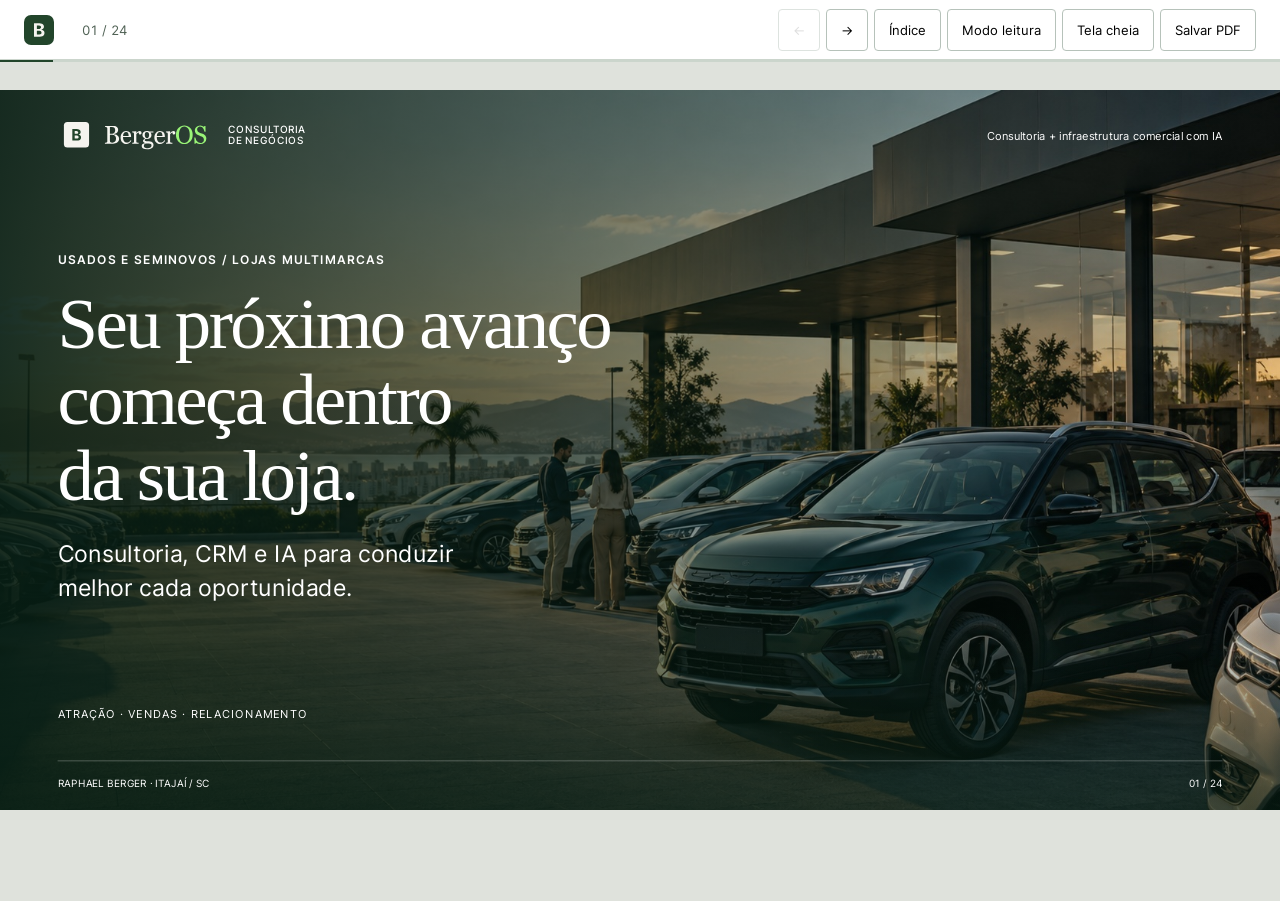
==== commit 6536939e: "Apresentação na marca BergerOS: logo nova (branca nos slides escuros), ícone no menu, BergerOS nos t" ====
--- a/apresentacao.html
+++ b/apresentacao.html
@@ -1,15 +1,15 @@
-<!doctype html><html lang="pt-BR"><head><meta charset="utf-8"><meta name="viewport" content="width=device-width,initial-scale=1"><meta name="robots" content="index, follow"><title>Berger | Consultoria de Negócios</title><link rel="stylesheet" href="deck.css"><link rel="icon" href="favicon.ico" sizes="any">
+<!doctype html><html lang="pt-BR"><head><meta charset="utf-8"><meta name="viewport" content="width=device-width,initial-scale=1"><meta name="robots" content="index, follow"><title>BergerOS | Consultoria de Negócios</title><link rel="stylesheet" href="deck.css"><link rel="icon" href="favicon.ico" sizes="any">
 <link rel="icon" type="image/png" sizes="32x32" href="favicon-32.png">
 <link rel="icon" type="image/png" sizes="512x512" href="icon-512.png">
 <link rel="apple-touch-icon" href="apple-touch-icon.png">
 <meta property="og:type" content="website">
 <meta property="og:locale" content="pt_BR">
-<meta property="og:site_name" content="Berger | Consultoria de Negócios">
-<meta property="og:title" content="Berger | Consultoria de Negócios — apresentação">
+<meta property="og:site_name" content="BergerOS | Consultoria de Negócios">
+<meta property="og:title" content="BergerOS | Consultoria de Negócios — apresentação">
 <meta property="og:description" content="Consultoria e infraestrutura comercial com IA para revendas de veículos usados e seminovos. Atendimento, vendas e relacionamento com implantação de Raphael Berger.">
 <meta property="og:url" content="https://www.bergeros.com.br/apresentacao.html">
 <meta property="og:image" content="https://www.bergeros.com.br/assets/brand/og-image.jpg">
 <meta property="og:image:width" content="1200">
 <meta property="og:image:height" content="630">
 <meta name="twitter:card" content="summary_large_image">
-</head><body><a class="skip" href="#deck">Ir para a apresentação</a><nav class="toolbar" aria-label="Controles da apresentação"><a href="index.html" class="nav-brand"><img src="assets/brand/berger-wordmark.svg" alt="BERGER"></a><span class="counter" aria-hidden="true">01 / 22</span><div class="toolbar-actions"><button id="prev" aria-label="Slide anterior">←</button><button id="next" aria-label="Próximo slide">→</button><button id="menu" aria-expanded="false" aria-controls="contents">Índice</button><button id="reading" aria-pressed="false">Modo leitura</button><button id="fullscreen">Tela cheia</button><button id="print">Salvar PDF</button></div></nav><div class="progress-track"><div class="progress"></div></div><main class="deck-shell" id="deck"><div class="deck-stage"><section class="slide ed ed-cover" id="slide-1" data-title="Seu próximo avanço começa dentro da loja" aria-labelledby="title-1" ><header class="slide-top"><span class="brand"><img src="assets/brand/berger-wordmark.svg" alt="BERGER"><span>Consultoria<br>de Negócios</span></span><span>Consultoria + infraestrutura comercial com IA</span></header><img class="ed-photo" src="assets/brand/patio-editorial.jpg" alt="Fotografia editorial ilustrativa da rotina de uma revenda"><div class="ed-cover-copy"><p class="eyebrow">USADOS E SEMINOVOS / LOJAS MULTIMARCAS</p><h1 id="title-1">Seu próximo avanço<br>começa dentro<br>da sua loja.</h1><p>Consultoria, CRM e IA para conduzir<br>melhor cada oportunidade.</p></div><div class="ed-cover-label">ATRAÇÃO · VENDAS · RELACIONAMENTO</div><footer class="footer"><span>RAPHAEL BERGER · ITAJAÍ / SC</span><span>01 / 24</span></footer></section><section class="slide ed " id="slide-2" data-title="O pátio está organizado. E as oportunidades?" aria-labelledby="title-2" hidden><header class="slide-top"><span class="brand"><img src="assets/brand/berger-wordmark.svg" alt="BERGER"><span>Consultoria<br>de Negócios</span></span><span>Consultoria + infraestrutura comercial com IA</span></header><div class="ed-split"><div class="ed-copy"><div class="heading"><p class="eyebrow">O DESAFIO DA REVENDA</p><h1 id="title-2">O pátio está organizado.<br>E as oportunidades?</h1><p class=lead>Você enxerga os carros. Precisa enxergar também o caminho de cada comprador.</p></div><div class="ed-rows"><div><span>01</span><h2>Quem responde?</h2><p>Contato com responsável.</p></div><div><span>02</span><h2>Qual o próximo passo?</h2><p>Visita ou retorno combinado.</p></div><div><span>03</span><h2>Por que não avançou?</h2><p>Histórico para decidir.</p></div></div></div><img class="ed-photo" src="assets/brand/veiculo-editorial.jpg" alt="Fotografia editorial ilustrativa da rotina de uma revenda"></div><footer class="footer"><span>RAPHAEL BERGER · ITAJAÍ / SC</span><span>02 / 24</span></footer></section><section class="slide ed" id="slide-3" data-title="O interesse precisa de continuidade" aria-labelledby="title-3" hidden><header class="slide-top"><span class="brand"><img src="assets/brand/berger-wordmark.svg" alt="BERGER"><span>Consultoria<br>de Negócios</span></span><span>Consultoria + infraestrutura comercial com IA</span></header><div class="heading"><p class="eyebrow">ONDE A VENDA PODE PARAR</p><h1 id="title-3">O interesse chega.<br>O processo precisa continuar.</h1></div><div class="ed-photo-flow"><article><img class="ed-photo" src="assets/brand/veiculo-editorial.jpg" alt="Fotografia editorial ilustrativa da rotina de uma revenda"><span>01 / CONTATO</span><h2>Mensagem sem resposta</h2><p>O comprador segue procurando.</p></article><article><img class="ed-photo" src="assets/brand/atendimento-editorial.jpg" alt="Fotografia editorial ilustrativa da rotina de uma revenda"><span>02 / PROPOSTA</span><h2>Retorno sem prazo</h2><p>A negociação depende da memória.</p></article><article><img class="ed-photo" src="assets/brand/patio-editorial.jpg" alt="Fotografia editorial ilustrativa da rotina de uma revenda"><span>03 / CARTEIRA</span><h2>Histórico esquecido</h2><p>Uma nova intenção passa despercebida.</p></article></div><p class="fine">Situações para investigar no diagnóstico da loja.</p><footer class="footer"><span>RAPHAEL BERGER · ITAJAÍ / SC</span><span>03 / 24</span></footer></section><section class="slide ed " id="slide-4" data-title="Preço de venda não é resultado." aria-labelledby="title-4" hidden><header class="slide-top"><span class="brand"><img src="assets/brand/berger-wordmark.svg" alt="BERGER"><span>Consultoria<br>de Negócios</span></span><span>Consultoria + infraestrutura comercial com IA</span></header><div class="ed-split"><div class="ed-copy"><div class="heading"><p class="eyebrow">DECISÃO ECONÔMICA</p><h1 id="title-4">Preço de venda<br>não é resultado.</h1><p class=lead>Compra, preparação e despesas da venda mudam o que cada negócio deixa para a loja.</p></div><div class="ed-equation"><span>Venda realizada</span><span>− Aquisição e gastos do negócio</span><strong>= Contribuição para a loja</strong></div><p class="fine">A consultoria trabalha os critérios com os dados da loja. O CRM acompanha o comercial; não substitui a apuração financeira.</p></div><img class="ed-photo" src="assets/brand/gestao-editorial.jpg" alt="Fotografia editorial ilustrativa da rotina de uma revenda"></div><footer class="footer"><span>RAPHAEL BERGER · ITAJAÍ / SC</span><span>04 / 24</span></footer></section><section class="slide ed ed-green" id="slide-5" data-title="A solução Berger" aria-labelledby="title-5" hidden><header class="slide-top"><span class="brand"><img src="assets/brand/berger-wordmark.svg" alt="BERGER"><span>Consultoria<br>de Negócios</span></span><span>Consultoria + infraestrutura comercial com IA</span></header><div class="heading"><p class="eyebrow">CONSULTORIA + INFRAESTRUTURA COMERCIAL</p><h1 id="title-5">Clareza para gerir.<br>Estrutura para vender.</h1></div><div class="ed-trio"><article><span>01 / DIREÇÃO</span><h2>Consultoria</h2><p>Processo definido com a loja.<br>Acompanhamento do uso.</p></article><article><span>02 / CONTROLE</span><h2>CRM</h2><p>Contatos, conversas e etapas.<br>Um próximo passo registrado.</p></article><article><span>03 / CONTINUIDADE</span><h2>IA</h2><p>Informação aprovada.<br>Rotinas e limites configurados.</p></article></div><div class="ed-bottom-line">A tecnologia entra na rotina. A equipe continua próxima do comprador.</div><footer class="footer"><span>RAPHAEL BERGER · ITAJAÍ / SC</span><span>05 / 24</span></footer></section><section class="slide ed " id="slide-6" data-title="Da pergunta sobre o carro à visita à sua loja." aria-labelledby="title-6" hidden><header class="slide-top"><span class="brand"><img src="assets/brand/berger-wordmark.svg" alt="BERGER"><span>Consultoria<br>de Negócios</span></span><span>Consultoria + infraestrutura comercial com IA</span></header><div class="ed-split"><div class="ed-copy"><div class="heading"><p class="eyebrow">COMO ENTRA NA ROTINA</p><h1 id="title-6">Da pergunta sobre o carro<br>à visita à sua loja.</h1><p class=lead>Um contexto que acompanha o comprador até o vendedor assumir a negociação.</p></div><ol class="ed-sequence"><li>Atender</li><li>Qualificar</li><li>Agendar</li><li>Retornar</li><li>Relacionar</li></ol></div><img class="ed-photo" src="assets/brand/atendimento-editorial.jpg" alt="Fotografia editorial ilustrativa da rotina de uma revenda"></div><footer class="footer"><span>RAPHAEL BERGER · ITAJAÍ / SC</span><span>06 / 24</span></footer></section><section class="slide ed" id="slide-7" data-title="Uma jornada com histórico" aria-labelledby="title-7" hidden><header class="slide-top"><span class="brand"><img src="assets/brand/berger-wordmark.svg" alt="BERGER"><span>Consultoria<br>de Negócios</span></span><span>Consultoria + infraestrutura comercial com IA</span></header><div class="heading"><p class="eyebrow">A INFRAESTRUTURA DE CRESCIMENTO</p><h1 id="title-7">Uma jornada.<br>Histórico contínuo.</h1></div><div class="ed-journey"><div><span>ATRAÇÃO</span><h2>Interesse</h2><p>Origem + veículo procurado</p></div><b aria-hidden="true">→</b><div><span>VENDAS</span><h2>Negociação</h2><p>Conversa + visita + proposta</p></div><b aria-hidden="true">→</b><div><span>RELACIONAMENTO</span><h2>Próxima compra</h2><p>Pós-venda + indicação + troca</p></div></div><div class="ed-foundation"><span>CONTATOS</span><span>HISTÓRICO</span><span>RESPONSÁVEIS</span><span>RETORNOS</span><span>INDICADORES</span></div><footer class="footer"><span>RAPHAEL BERGER · ITAJAÍ / SC</span><span>07 / 24</span></footer></section><section class="slide ed " id="slide-8" data-title="A tecnologia organiza. As pessoas decidem." aria-labelledby="title-8" hidden><header class="slide-top"><span class="brand"><img src="assets/brand/berger-wordmark.svg" alt="BERGER"><span>Consultoria<br>de Negócios</span></span><span>Consultoria + infraestrutura comercial com IA</span></header><div class="ed-split"><div class="ed-copy"><div class="heading"><p class="eyebrow">RESPONSABILIDADES</p><h1 id="title-8">A tecnologia organiza.<br>As pessoas decidem.</h1></div><div class="ed-rows"><div><span>01</span><h2>Berger</h2><p>Define processo, configura e acompanha.</p></div><div><span>02</span><h2>Infraestrutura</h2><p>Registra contexto e executa regras.</p></div><div><span>03</span><h2>Sua equipe</h2><p>Aprova preço, troca e condições.</p></div></div></div><img class="ed-photo" src="assets/brand/gestao-editorial.jpg" alt="Fotografia editorial ilustrativa da rotina de uma revenda"></div><footer class="footer"><span>RAPHAEL BERGER · ITAJAÍ / SC</span><span>08 / 24</span></footer></section><section class="slide ed ed-screen" id="slide-9" data-title="CRM: oportunidades à vista" aria-labelledby="title-9" hidden><header class="slide-top"><span class="brand"><img src="assets/brand/berger-wordmark.svg" alt="BERGER"><span>Consultoria<br>de Negócios</span></span><span>Consultoria + infraestrutura comercial com IA</span></header><div class="heading"><p class="eyebrow">POR DENTRO / CRM</p><h1 id="title-9">Cada oportunidade<br>com um próximo passo.</h1></div><figure class="screen "><div class="screen-bar"><span class="screen-dot"></span>BERGER <span>AMBIENTE COMERCIAL</span></div><svg viewBox="530 490 2620 750" role="img" aria-label="Simulação visual: veículos e compradores fictícios."><defs><clipPath id="clip-berger-pipeline-5304902620750"><rect x="530" y="490" width="2620" height="750"/></clipPath></defs><image href="assets/product/berger-pipeline.png" width="3200" height="2000" clip-path="url(#clip-berger-pipeline-5304902620750)"/></svg><figcaption>Simulação visual: veículos e compradores fictícios.</figcaption></figure><div class="ed-tags"><span>Etapa da negociação</span><span>Vendedor responsável</span><span>Próxima atividade</span></div><footer class="footer"><span>RAPHAEL BERGER · ITAJAÍ / SC</span><span>09 / 24</span></footer></section><section class="slide ed ed-screen ed-inbox" id="slide-10" data-title="Atendimento com contexto" aria-labelledby="title-10" hidden><header class="slide-top"><span class="brand"><img src="assets/brand/berger-wordmark.svg" alt="BERGER"><span>Consultoria<br>de Negócios</span></span><span>Consultoria + infraestrutura comercial com IA</span></header><div class="heading"><p class="eyebrow">POR DENTRO / ATENDIMENTO</p><h1 id="title-10">A conversa continua<br>de onde parou.</h1></div><figure class="screen "><div class="screen-bar"><span class="screen-dot"></span>BERGER <span>AMBIENTE COMERCIAL</span></div><svg viewBox="520 145 2040 980" role="img" aria-label="Simulação visual de uma conversa sobre compra e troca."><defs><clipPath id="clip-berger-atendimento-5201452040980"><rect x="520" y="145" width="2040" height="980"/></clipPath></defs><image href="assets/product/berger-atendimento.png" width="3200" height="2000" clip-path="url(#clip-berger-atendimento-5201452040980)"/></svg><figcaption>Simulação visual de uma conversa sobre compra e troca.</figcaption></figure><div class="ed-tags"><span>Histórico acessível</span><span>Notas da equipe</span><span>Passagem para o vendedor</span></div><footer class="footer"><span>RAPHAEL BERGER · ITAJAÍ / SC</span><span>10 / 24</span></footer></section><section class="slide ed " id="slide-11" data-title="O anúncio traz interesse. O CRM registra contexto." aria-labelledby="title-11" hidden><header class="slide-top"><span class="brand"><img src="assets/brand/berger-wordmark.svg" alt="BERGER"><span>Consultoria<br>de Negócios</span></span><span>Consultoria + infraestrutura comercial com IA</span></header><div class="ed-split"><div class="ed-copy"><div class="heading"><p class="eyebrow">ATRAÇÃO</p><h1 id="title-11">O anúncio traz interesse.<br>O CRM registra contexto.</h1><p class=lead>Quem chegou, qual veículo procura e de onde veio. Informação para dar continuidade.</p></div><div class="ed-equation"><span>Campanha ou canal de contato</span><span>↓</span><strong>Contato + origem + responsável</strong></div><p class="fine">Conexões com portais automotivos e estoque são avaliadas no diagnóstico.</p></div><img class="ed-photo" src="assets/brand/veiculo-editorial.jpg" alt="Fotografia editorial ilustrativa da rotina de uma revenda"></div><footer class="footer"><span>RAPHAEL BERGER · ITAJAÍ / SC</span><span>11 / 24</span></footer></section><section class="slide ed" id="slide-12" data-title="Retornos que seguem uma rotina" aria-labelledby="title-12" hidden><header class="slide-top"><span class="brand"><img src="assets/brand/berger-wordmark.svg" alt="BERGER"><span>Consultoria<br>de Negócios</span></span><span>Consultoria + infraestrutura comercial com IA</span></header><div class="heading"><p class="eyebrow">POR DENTRO / AUTOMAÇÕES</p><h1 id="title-12">O retorno deixa de depender<br>de alguém lembrar.</h1></div><div class="ed-automation"><div class="ed-copy"><div class="ed-rows"><div><span>01</span><h2>Entrada</h2><p>Um contato chega ou muda de etapa.</p></div><div><span>02</span><h2>Condição</h2><p>A regra verifica o contexto.</p></div><div><span>03</span><h2>Ação</h2><p>Tarefa, retorno ou passagem à equipe.</p></div></div></div><figure class="screen "><div class="screen-bar"><span class="screen-dot"></span>BERGER <span>AMBIENTE COMERCIAL</span></div><svg viewBox="1150 350 700 1060" role="img" aria-label="Simulação visual: retorno após visita."><defs><clipPath id="clip-berger-automacao-11503507001060"><rect x="1150" y="350" width="700" height="1060"/></clipPath></defs><image href="assets/product/berger-automacao.png" width="2880" height="1800" clip-path="url(#clip-berger-automacao-11503507001060)"/></svg><figcaption>Simulação visual: retorno após visita.</figcaption></figure></div><footer class="footer"><span>RAPHAEL BERGER · ITAJAÍ / SC</span><span>12 / 24</span></footer></section><section class="slide ed ed-screen" id="slide-13" data-title="IA com limites claros" aria-labelledby="title-13" hidden><header class="slide-top"><span class="brand"><img src="assets/brand/berger-wordmark.svg" alt="BERGER"><span>Consultoria<br>de Negócios</span></span><span>Consultoria + infraestrutura comercial com IA</span></header><div class="heading"><p class="eyebrow">POR DENTRO / INTELIGÊNCIA ARTIFICIAL</p><h1 id="title-13">IA com contexto.<br>Autonomia com critério.</h1></div><figure class="screen "><div class="screen-bar"><span class="screen-dot"></span>BERGER <span>AMBIENTE COMERCIAL</span></div><svg viewBox="645 494 1955 680" role="img" aria-label="Controles reais de autonomia por área."><defs><clipPath id="clip-berger-autonomia-6454941955680"><rect x="645" y="494" width="1955" height="680"/></clipPath></defs><image href="assets/product/berger-autonomia.png" width="2880" height="1800" clip-path="url(#clip-berger-autonomia-6454941955680)"/></svg><figcaption>Controles reais de autonomia por área.</figcaption></figure><div class="ed-tags"><span>Informações aprovadas pela loja</span><span>Permissões definidas</span><span>Exceções com a equipe</span></div><footer class="footer"><span>RAPHAEL BERGER · ITAJAÍ / SC</span><span>13 / 24</span></footer></section><section class="slide ed" id="slide-14" data-title="Apoio para pensar a próxima ação" aria-labelledby="title-14" hidden><header class="slide-top"><span class="brand"><img src="assets/brand/berger-wordmark.svg" alt="BERGER"><span>Consultoria<br>de Negócios</span></span><span>Consultoria + infraestrutura comercial com IA</span></header><div class="heading"><p class="eyebrow">POR DENTRO / MENTOR</p><h1 id="title-14">O conhecimento da loja<br>apoia a próxima decisão.</h1></div><div class="ed-mentor"><figure class="screen "><div class="screen-bar"><span class="screen-dot"></span>BERGER <span>AMBIENTE COMERCIAL</span></div><svg viewBox="1380 190 1480 700" role="img" aria-label="Simulação visual do Mentor para a rotina de uma revenda."><defs><clipPath id="clip-berger-mentor-13801901480700"><rect x="1380" y="190" width="1480" height="700"/></clipPath></defs><image href="assets/product/berger-mentor.png" width="3200" height="2000" clip-path="url(#clip-berger-mentor-13801901480700)"/></svg><figcaption>Simulação visual do Mentor para a rotina de uma revenda.</figcaption></figure><div><p class="eyebrow">UMA PERGUNTA PARA A ROTINA</p><blockquote>Como organizar a revisão das oportunidades que ainda precisam de retorno?</blockquote><p class="fine">O apoio depende das informações e permissões disponíveis. A equipe confere a recomendação.</p></div></div><footer class="footer"><span>RAPHAEL BERGER · ITAJAÍ / SC</span><span>14 / 24</span></footer></section><section class="slide ed " id="slide-15" data-title="A entrega do carro é o começo de outra conversa." aria-labelledby="title-15" hidden><header class="slide-top"><span class="brand"><img src="assets/brand/berger-wordmark.svg" alt="BERGER"><span>Consultoria<br>de Negócios</span></span><span>Consultoria + infraestrutura comercial com IA</span></header><div class="ed-split"><div class="ed-copy"><div class="heading"><p class="eyebrow">RELACIONAMENTO</p><h1 id="title-15">A entrega do carro<br>é o começo de outra conversa.</h1><p class=lead>Pós-venda, indicação e futura troca fazem parte da mesma relação.</p></div><ol class="ed-sequence"><li>Entrega</li><li>Acompanhamento</li><li>Indicação</li><li>Futura troca</li></ol></div><img class="ed-photo" src="assets/brand/atendimento-editorial.jpg" alt="Fotografia editorial ilustrativa da rotina de uma revenda"></div><footer class="footer"><span>RAPHAEL BERGER · ITAJAÍ / SC</span><span>15 / 24</span></footer></section><section class="slide ed " id="slide-16" data-title="O dono precisa saber onde agir." aria-labelledby="title-16" hidden><header class="slide-top"><span class="brand"><img src="assets/brand/berger-wordmark.svg" alt="BERGER"><span>Consultoria<br>de Negócios</span></span><span>Consultoria + infraestrutura comercial com IA</span></header><div class="ed-split"><div class="ed-copy"><div class="heading"><p class="eyebrow">ROTINA DE GESTÃO</p><h1 id="title-16">O dono precisa saber<br>onde agir.</h1></div><div class="ed-rows"><div><span>01</span><h2>Atendimento</h2><p>Quem ainda espera uma resposta?</p></div><div><span>02</span><h2>Negociação</h2><p>O que falta para avançar?</p></div><div><span>03</span><h2>Carteira</h2><p>Com quem faz sentido retomar?</p></div></div></div><img class="ed-photo" src="assets/brand/gestao-editorial.jpg" alt="Fotografia editorial ilustrativa da rotina de uma revenda"></div><footer class="footer"><span>RAPHAEL BERGER · ITAJAÍ / SC</span><span>16 / 24</span></footer></section><section class="slide ed" id="slide-17" data-title="Resultados que podemos acompanhar" aria-labelledby="title-17" hidden><header class="slide-top"><span class="brand"><img src="assets/brand/berger-wordmark.svg" alt="BERGER"><span>Consultoria<br>de Negócios</span></span><span>Consultoria + infraestrutura comercial com IA</span></header><div class="heading"><p class="eyebrow">O AVANÇO QUE BUSCAMOS</p><h1 id="title-17">Mais continuidade comercial.<br>Mais clareza para vender.</h1></div><table class="ed-table"><thead><tr><th>Na rotina</th><th>O que queremos mudar</th><th>Como acompanhar</th></tr></thead><tbody><tr><td>Atendimento</td><td>Interessados com acompanhamento</td><td>Contato efetivo</td></tr><tr><td>Negociação</td><td>Propostas com próximo passo</td><td>Visitas, avanço e vendas</td></tr><tr><td>Relacionamento</td><td>Base trabalhada com contexto</td><td>Retornos e indicações</td></tr></tbody></table><p class="fine">Metas são definidas com os dados da loja. Preço, estoque, crédito e execução também influenciam os resultados.</p><footer class="footer"><span>RAPHAEL BERGER · ITAJAÍ / SC</span><span>17 / 24</span></footer></section><section class="slide ed" id="slide-18" data-title="A mesma equipe. No lugar certo." aria-labelledby="title-18" hidden><header class="slide-top"><span class="brand"><img src="assets/brand/berger-wordmark.svg" alt="BERGER"><span>Consultoria<br>de Negócios</span></span><span>Consultoria + infraestrutura comercial com IA</span></header><div class="heading"><p class="eyebrow">A MUDANÇA QUE SE VÊ NA SEGUNDA-FEIRA</p><h1 id="title-18">A mesma equipe.<br>No lugar certo.</h1></div><div class="ed-trio"><article><span>01 / HOJE</span><h2>A manhã no teclado</h2><p>Responder portal, copiar dado, montar ficha, confirmar visita.<br>O vendedor atende o formulário.</p></article><article><span>02 / DEPOIS</span><h2>A manhã no pátio</h2><p>A ficha chega pronta na mesa.<br>O vendedor atende o comprador.</p></article><article><span>03 / A MEDIDA</span><h2>Horas, não pessoas</h2><p>Quantas horas por semana a equipe passa digitando.<br>Medido antes e depois.</p></article></div><div class="ed-bottom-line">A equipe é a mesma. O que muda é onde ela gasta o tempo.</div><p class="fine">Referência ilustrativa da rotina de uma revenda. As horas saem da medição feita nos primeiros dias da implantação, não desta tela. Não implica redução de equipe nem garante venda.</p><footer class="footer"><span>RAPHAEL BERGER · ITAJAÍ / SC</span><span>18 / 24</span></footer></section><section class="slide ed " id="slide-19" data-title="Uma operação comercial acompanhada." aria-labelledby="title-19" hidden><header class="slide-top"><span class="brand"><img src="assets/brand/berger-wordmark.svg" alt="BERGER"><span>Consultoria<br>de Negócios</span></span><span>Consultoria + infraestrutura comercial com IA</span></header><div class="ed-split"><div class="ed-copy"><div class="heading"><p class="eyebrow">O QUE ENTREGAMOS</p><h1 id="title-19">Uma operação<br>comercial acompanhada.</h1></div><div class="ed-rows"><div><span>01</span><h2>Processo e CRM</h2><p>Jornada, etapas e responsáveis.</p></div><div><span>02</span><h2>IA e retornos</h2><p>Informações, regras e automações.</p></div><div><span>03</span><h2>Equipe e gestão</h2><p>Treinamento, indicadores e revisão.</p></div></div></div><img class="ed-photo" src="assets/brand/gestao-editorial.jpg" alt="Fotografia editorial ilustrativa da rotina de uma revenda"></div><footer class="footer"><span>RAPHAEL BERGER · ITAJAÍ / SC</span><span>19 / 24</span></footer></section><section class="slide ed" id="slide-20" data-title="Implantação com a equipe" aria-labelledby="title-20" hidden><header class="slide-top"><span class="brand"><img src="assets/brand/berger-wordmark.svg" alt="BERGER"><span>Consultoria<br>de Negócios</span></span><span>Consultoria + infraestrutura comercial com IA</span></header><div class="heading"><p class="eyebrow">COMO COMEÇAMOS</p><h1 id="title-20">Um passo de cada vez.<br>Com a equipe junto.</h1></div><div class="ed-implementation"><img class="ed-photo" src="assets/brand/atendimento-editorial.jpg" alt="Fotografia editorial ilustrativa da rotina de uma revenda"><ol><li><span>01</span><div><h2>Diagnóstico <em>· dias 1 a 15</em></h2><p>A loja roda como roda hoje. Uma prioridade e uma linha de base medida.</p></div></li><li><span>02</span><div><h2>Configuração <em>· dias 16 a 30</em></h2><p>Fluxo demonstrável e regras aprovadas, comparados com o que foi medido.</p></div></li><li><span>03</span><div><h2>Uso acompanhado <em>· dias 31 a 45</em></h2><p>Equipe treinada e rotina em operação.</p></div></li><li><span>04</span><div><h2>Revisão</h2><p>Ajustes a partir dos registros. O que não funcionou sai.</p></div></li></ol><div class="ed-bottom-line">Nos primeiros 15 dias nada é automatizado. Primeiro a gente mede.</div><p class="fine">Janela de até 45 dias, prevista em contrato, sujeita aos acessos e à participação da equipe. O prazo não implica volume de vendas.</p></div><footer class="footer"><span>RAPHAEL BERGER · ITAJAÍ / SC</span><span>20 / 24</span></footer></section><section class="slide ed" id="slide-21" data-title="Raphael Berger" aria-labelledby="title-21" hidden><header class="slide-top"><span class="brand"><img src="assets/brand/berger-wordmark.svg" alt="BERGER"><span>Consultoria<br>de Negócios</span></span><span>Consultoria + infraestrutura comercial com IA</span></header><div class="ed-advisor"><img src="assets/brand/raphael-berger.png" alt="Raphael Berger"><div><p class="eyebrow">QUEM CONDUZ O TRABALHO</p><h1 id="title-21">Raphael<br>Berger</h1><p class="ed-location">Itajaí, Santa Catarina.</p><p>Do diagnóstico ao uso pela equipe.<br>Próximo da operação da sua loja.</p><div class="ed-advisor-line"></div><p>Processo definido em conjunto.<br>Tecnologia aplicada à rotina.<br>Gestão acompanhada.</p></div></div><footer class="footer"><span>RAPHAEL BERGER · ITAJAÍ / SC</span><span>21 / 24</span></footer></section><section class="slide ed " id="slide-22" data-title="Antes de implantar, entender sua loja." aria-labelledby="title-22" hidden><header class="slide-top"><span class="brand"><img src="assets/brand/berger-wordmark.svg" alt="BERGER"><span>Consultoria<br>de Negócios</span></span><span>Consultoria + infraestrutura comercial com IA</span></header><div class="ed-split"><div class="ed-copy"><div class="heading"><p class="eyebrow">O PRIMEIRO PASSO</p><h1 id="title-22">Antes de implantar,<br>entender sua loja.</h1><p class=lead>O diagnóstico delimita onde começar e o que precisa mudar.</p></div><div class="ed-rows"><div><span>01</span><h2>Seu momento</h2><p>Equipe, canais e ferramentas.</p></div><div><span>02</span><h2>Sua prioridade</h2><p>O ponto que mais precisa de atenção.</p></div><div><span>03</span><h2>Seu escopo</h2><p>Entregas, responsabilidades e investimento.</p></div></div></div><img class="ed-photo" src="assets/brand/veiculo-editorial.jpg" alt="Fotografia editorial ilustrativa da rotina de uma revenda"></div><footer class="footer"><span>RAPHAEL BERGER · ITAJAÍ / SC</span><span>22 / 24</span></footer></section><section class="slide ed" id="slide-23" data-title="Construa o seu cenário." aria-labelledby="title-23" hidden><header class="slide-top"><span class="brand"><img src="assets/brand/berger-wordmark.svg" alt="BERGER"><span>Consultoria<br>de Negócios</span></span><span>Consultoria + infraestrutura comercial com IA</span></header><div class="heading"><p class="eyebrow">A CONTA, COM OS SEUS NÚMEROS</p><h1 id="title-23">Construa o seu cenário.<br>Agora, na sua frente.</h1></div><div class="ed-rows"><div><span>01</span><h2>Interessados por mês</h2><p>Quantos chegam hoje, somando portal, WhatsApp e indicação.</p></div><div><span>02</span><h2>Valor médio da venda</h2><p>Quanto vale, em média, um carro que sai da sua loja.</p></div><div><span>03</span><h2>A conversão de hoje, e a do cenário</h2><p>Quanto fecha hoje, e quanto poderia fechar com acompanhamento.</p></div></div><div class="ed-bottom-line">A conta é feita agora, com os seus números, em bergeros.com.br</div><p class="fine">Simulação a partir de premissas informadas por você. Compara duas conversões sobre o mesmo volume de interessados e o mesmo valor médio de venda. Não mede uma perda comprovada nem garante recuperação: estoque, crédito, preço e execução da equipe também influenciam.</p><footer class="footer"><span>RAPHAEL BERGER · ITAJAÍ / SC</span><span>23 / 24</span></footer></section><section class="slide ed ed-cover" id="slide-24" data-title="Vamos olhar para sua operação" aria-labelledby="title-24" hidden><header class="slide-top"><span class="brand"><img src="assets/brand/berger-wordmark.svg" alt="BERGER"><span>Consultoria<br>de Negócios</span></span><span>Consultoria + infraestrutura comercial com IA</span></header><img class="ed-photo" src="assets/brand/patio-editorial.jpg" alt="Fotografia editorial ilustrativa da rotina de uma revenda"><div class="ed-cover-copy"><p class="eyebrow">UMA CONVERSA SOBRE A SUA REVENDA</p><h1 id="title-24">Qual oportunidade<br>sua loja não pode<br>deixar passar?</h1><a class="deck-cta" href="https://wa.me/5547999122932?text=Ol%C3%A1%2C%20Raphael.%20Quero%20conversar%20sobre%20minha%20revenda." target="_blank" rel="noopener noreferrer">Conversar com Raphael ↗</a><p class="ed-contact">(47) 99912-2932</p></div><div class="ed-cover-label">Fotografias editoriais ilustrativas geradas com IA.</div><footer class="footer"><span>RAPHAEL BERGER · ITAJAÍ / SC</span><span>24 / 24</span></footer></section></div></main><div id="slide-status" class="sr-only" aria-live="polite" role="status"></div><div id="contents" class="contents" role="dialog" aria-modal="true" aria-labelledby="contents-title" hidden><div class="contents-panel"><div class="contents-head"><h2 id="contents-title">Apresentação</h2><button id="close-menu" aria-label="Fechar índice">Fechar</button></div><div class="contents-grid"></div></div></div><script src="deck.js"></script></body></html>+</head><body><a class="skip" href="#deck">Ir para a apresentação</a><nav class="toolbar" aria-label="Controles da apresentação"><a href="index.html" class="nav-brand"><img src="assets/brand/bergeros-simbolo.svg" alt="BergerOS"></a><span class="counter" aria-hidden="true">01 / 22</span><div class="toolbar-actions"><button id="prev" aria-label="Slide anterior">←</button><button id="next" aria-label="Próximo slide">→</button><button id="menu" aria-expanded="false" aria-controls="contents">Índice</button><button id="reading" aria-pressed="false">Modo leitura</button><button id="fullscreen">Tela cheia</button><button id="print">Salvar PDF</button></div></nav><div class="progress-track"><div class="progress"></div></div><main class="deck-shell" id="deck"><div class="deck-stage"><section class="slide ed ed-cover" id="slide-1" data-title="Seu próximo avanço começa dentro da loja" aria-labelledby="title-1" ><header class="slide-top"><span class="brand"><img src="assets/brand/berger-wordmark-branco.svg" alt="BergerOS"><span>Consultoria<br>de Negócios</span></span><span>Consultoria + infraestrutura comercial com IA</span></header><img class="ed-photo" src="assets/brand/patio-editorial.jpg" alt="Fotografia editorial ilustrativa da rotina de uma revenda"><div class="ed-cover-copy"><p class="eyebrow">USADOS E SEMINOVOS / LOJAS MULTIMARCAS</p><h1 id="title-1">Seu próximo avanço<br>começa dentro<br>da sua loja.</h1><p>Consultoria, CRM e IA para conduzir<br>melhor cada oportunidade.</p></div><div class="ed-cover-label">ATRAÇÃO · VENDAS · RELACIONAMENTO</div><footer class="footer"><span>RAPHAEL BERGER · ITAJAÍ / SC</span><span>01 / 24</span></footer></section><section class="slide ed " id="slide-2" data-title="O pátio está organizado. E as oportunidades?" aria-labelledby="title-2" hidden><header class="slide-top"><span class="brand"><img src="assets/brand/berger-wordmark.svg" alt="BergerOS"><span>Consultoria<br>de Negócios</span></span><span>Consultoria + infraestrutura comercial com IA</span></header><div class="ed-split"><div class="ed-copy"><div class="heading"><p class="eyebrow">O DESAFIO DA REVENDA</p><h1 id="title-2">O pátio está organizado.<br>E as oportunidades?</h1><p class=lead>Você enxerga os carros. Precisa enxergar também o caminho de cada comprador.</p></div><div class="ed-rows"><div><span>01</span><h2>Quem responde?</h2><p>Contato com responsável.</p></div><div><span>02</span><h2>Qual o próximo passo?</h2><p>Visita ou retorno combinado.</p></div><div><span>03</span><h2>Por que não avançou?</h2><p>Histórico para decidir.</p></div></div></div><img class="ed-photo" src="assets/brand/veiculo-editorial.jpg" alt="Fotografia editorial ilustrativa da rotina de uma revenda"></div><footer class="footer"><span>RAPHAEL BERGER · ITAJAÍ / SC</span><span>02 / 24</span></footer></section><section class="slide ed" id="slide-3" data-title="O interesse precisa de continuidade" aria-labelledby="title-3" hidden><header class="slide-top"><span class="brand"><img src="assets/brand/berger-wordmark.svg" alt="BergerOS"><span>Consultoria<br>de Negócios</span></span><span>Consultoria + infraestrutura comercial com IA</span></header><div class="heading"><p class="eyebrow">ONDE A VENDA PODE PARAR</p><h1 id="title-3">O interesse chega.<br>O processo precisa continuar.</h1></div><div class="ed-photo-flow"><article><img class="ed-photo" src="assets/brand/veiculo-editorial.jpg" alt="Fotografia editorial ilustrativa da rotina de uma revenda"><span>01 / CONTATO</span><h2>Mensagem sem resposta</h2><p>O comprador segue procurando.</p></article><article><img class="ed-photo" src="assets/brand/atendimento-editorial.jpg" alt="Fotografia editorial ilustrativa da rotina de uma revenda"><span>02 / PROPOSTA</span><h2>Retorno sem prazo</h2><p>A negociação depende da memória.</p></article><article><img class="ed-photo" src="assets/brand/patio-editorial.jpg" alt="Fotografia editorial ilustrativa da rotina de uma revenda"><span>03 / CARTEIRA</span><h2>Histórico esquecido</h2><p>Uma nova intenção passa despercebida.</p></article></div><p class="fine">Situações para investigar no diagnóstico da loja.</p><footer class="footer"><span>RAPHAEL BERGER · ITAJAÍ / SC</span><span>03 / 24</span></footer></section><section class="slide ed " id="slide-4" data-title="Preço de venda não é resultado." aria-labelledby="title-4" hidden><header class="slide-top"><span class="brand"><img src="assets/brand/berger-wordmark.svg" alt="BergerOS"><span>Consultoria<br>de Negócios</span></span><span>Consultoria + infraestrutura comercial com IA</span></header><div class="ed-split"><div class="ed-copy"><div class="heading"><p class="eyebrow">DECISÃO ECONÔMICA</p><h1 id="title-4">Preço de venda<br>não é resultado.</h1><p class=lead>Compra, preparação e despesas da venda mudam o que cada negócio deixa para a loja.</p></div><div class="ed-equation"><span>Venda realizada</span><span>− Aquisição e gastos do negócio</span><strong>= Contribuição para a loja</strong></div><p class="fine">A consultoria trabalha os critérios com os dados da loja. O CRM acompanha o comercial; não substitui a apuração financeira.</p></div><img class="ed-photo" src="assets/brand/gestao-editorial.jpg" alt="Fotografia editorial ilustrativa da rotina de uma revenda"></div><footer class="footer"><span>RAPHAEL BERGER · ITAJAÍ / SC</span><span>04 / 24</span></footer></section><section class="slide ed ed-green" id="slide-5" data-title="A solução BergerOS" aria-labelledby="title-5" hidden><header class="slide-top"><span class="brand"><img src="assets/brand/berger-wordmark-branco.svg" alt="BergerOS"><span>Consultoria<br>de Negócios</span></span><span>Consultoria + infraestrutura comercial com IA</span></header><div class="heading"><p class="eyebrow">CONSULTORIA + INFRAESTRUTURA COMERCIAL</p><h1 id="title-5">Clareza para gerir.<br>Estrutura para vender.</h1></div><div class="ed-trio"><article><span>01 / DIREÇÃO</span><h2>Consultoria</h2><p>Processo definido com a loja.<br>Acompanhamento do uso.</p></article><article><span>02 / CONTROLE</span><h2>CRM</h2><p>Contatos, conversas e etapas.<br>Um próximo passo registrado.</p></article><article><span>03 / CONTINUIDADE</span><h2>IA</h2><p>Informação aprovada.<br>Rotinas e limites configurados.</p></article></div><div class="ed-bottom-line">A tecnologia entra na rotina. A equipe continua próxima do comprador.</div><footer class="footer"><span>RAPHAEL BERGER · ITAJAÍ / SC</span><span>05 / 24</span></footer></section><section class="slide ed " id="slide-6" data-title="Da pergunta sobre o carro à visita à sua loja." aria-labelledby="title-6" hidden><header class="slide-top"><span class="brand"><img src="assets/brand/berger-wordmark.svg" alt="BergerOS"><span>Consultoria<br>de Negócios</span></span><span>Consultoria + infraestrutura comercial com IA</span></header><div class="ed-split"><div class="ed-copy"><div class="heading"><p class="eyebrow">COMO ENTRA NA ROTINA</p><h1 id="title-6">Da pergunta sobre o carro<br>à visita à sua loja.</h1><p class=lead>Um contexto que acompanha o comprador até o vendedor assumir a negociação.</p></div><ol class="ed-sequence"><li>Atender</li><li>Qualificar</li><li>Agendar</li><li>Retornar</li><li>Relacionar</li></ol></div><img class="ed-photo" src="assets/brand/atendimento-editorial.jpg" alt="Fotografia editorial ilustrativa da rotina de uma revenda"></div><footer class="footer"><span>RAPHAEL BERGER · ITAJAÍ / SC</span><span>06 / 24</span></footer></section><section class="slide ed" id="slide-7" data-title="Uma jornada com histórico" aria-labelledby="title-7" hidden><header class="slide-top"><span class="brand"><img src="assets/brand/berger-wordmark.svg" alt="BergerOS"><span>Consultoria<br>de Negócios</span></span><span>Consultoria + infraestrutura comercial com IA</span></header><div class="heading"><p class="eyebrow">A INFRAESTRUTURA DE CRESCIMENTO</p><h1 id="title-7">Uma jornada.<br>Histórico contínuo.</h1></div><div class="ed-journey"><div><span>ATRAÇÃO</span><h2>Interesse</h2><p>Origem + veículo procurado</p></div><b aria-hidden="true">→</b><div><span>VENDAS</span><h2>Negociação</h2><p>Conversa + visita + proposta</p></div><b aria-hidden="true">→</b><div><span>RELACIONAMENTO</span><h2>Próxima compra</h2><p>Pós-venda + indicação + troca</p></div></div><div class="ed-foundation"><span>CONTATOS</span><span>HISTÓRICO</span><span>RESPONSÁVEIS</span><span>RETORNOS</span><span>INDICADORES</span></div><footer class="footer"><span>RAPHAEL BERGER · ITAJAÍ / SC</span><span>07 / 24</span></footer></section><section class="slide ed " id="slide-8" data-title="A tecnologia organiza. As pessoas decidem." aria-labelledby="title-8" hidden><header class="slide-top"><span class="brand"><img src="assets/brand/berger-wordmark.svg" alt="BergerOS"><span>Consultoria<br>de Negócios</span></span><span>Consultoria + infraestrutura comercial com IA</span></header><div class="ed-split"><div class="ed-copy"><div class="heading"><p class="eyebrow">RESPONSABILIDADES</p><h1 id="title-8">A tecnologia organiza.<br>As pessoas decidem.</h1></div><div class="ed-rows"><div><span>01</span><h2>BergerOS</h2><p>Define processo, configura e acompanha.</p></div><div><span>02</span><h2>Infraestrutura</h2><p>Registra contexto e executa regras.</p></div><div><span>03</span><h2>Sua equipe</h2><p>Aprova preço, troca e condições.</p></div></div></div><img class="ed-photo" src="assets/brand/gestao-editorial.jpg" alt="Fotografia editorial ilustrativa da rotina de uma revenda"></div><footer class="footer"><span>RAPHAEL BERGER · ITAJAÍ / SC</span><span>08 / 24</span></footer></section><section class="slide ed ed-screen" id="slide-9" data-title="CRM: oportunidades à vista" aria-labelledby="title-9" hidden><header class="slide-top"><span class="brand"><img src="assets/brand/berger-wordmark.svg" alt="BergerOS"><span>Consultoria<br>de Negócios</span></span><span>Consultoria + infraestrutura comercial com IA</span></header><div class="heading"><p class="eyebrow">POR DENTRO / CRM</p><h1 id="title-9">Cada oportunidade<br>com um próximo passo.</h1></div><figure class="screen "><div class="screen-bar"><span class="screen-dot"></span><span class="sb-brand"><img src="assets/brand/bergeros-simbolo.svg" alt="" style="width:11px;height:11px;border-radius:3px;vertical-align:-2px;margin-right:5px">Berger<span style="color:#14695c;font-weight:600">OS</span></span><span>AMBIENTE COMERCIAL</span></div><svg viewBox="530 490 2620 750" role="img" aria-label="Simulação visual: veículos e compradores fictícios."><defs><clipPath id="clip-berger-pipeline-5304902620750"><rect x="530" y="490" width="2620" height="750"/></clipPath></defs><image href="assets/product/berger-pipeline.png" width="3200" height="2000" clip-path="url(#clip-berger-pipeline-5304902620750)"/></svg><figcaption>Simulação visual: veículos e compradores fictícios.</figcaption></figure><div class="ed-tags"><span>Etapa da negociação</span><span>Vendedor responsável</span><span>Próxima atividade</span></div><footer class="footer"><span>RAPHAEL BERGER · ITAJAÍ / SC</span><span>09 / 24</span></footer></section><section class="slide ed ed-screen ed-inbox" id="slide-10" data-title="Atendimento com contexto" aria-labelledby="title-10" hidden><header class="slide-top"><span class="brand"><img src="assets/brand/berger-wordmark.svg" alt="BergerOS"><span>Consultoria<br>de Negócios</span></span><span>Consultoria + infraestrutura comercial com IA</span></header><div class="heading"><p class="eyebrow">POR DENTRO / ATENDIMENTO</p><h1 id="title-10">A conversa continua<br>de onde parou.</h1></div><figure class="screen "><div class="screen-bar"><span class="screen-dot"></span><span class="sb-brand"><img src="assets/brand/bergeros-simbolo.svg" alt="" style="width:11px;height:11px;border-radius:3px;vertical-align:-2px;margin-right:5px">Berger<span style="color:#14695c;font-weight:600">OS</span></span><span>AMBIENTE COMERCIAL</span></div><svg viewBox="520 145 2040 980" role="img" aria-label="Simulação visual de uma conversa sobre compra e troca."><defs><clipPath id="clip-berger-atendimento-5201452040980"><rect x="520" y="145" width="2040" height="980"/></clipPath></defs><image href="assets/product/berger-atendimento.png" width="3200" height="2000" clip-path="url(#clip-berger-atendimento-5201452040980)"/></svg><figcaption>Simulação visual de uma conversa sobre compra e troca.</figcaption></figure><div class="ed-tags"><span>Histórico acessível</span><span>Notas da equipe</span><span>Passagem para o vendedor</span></div><footer class="footer"><span>RAPHAEL BERGER · ITAJAÍ / SC</span><span>10 / 24</span></footer></section><section class="slide ed " id="slide-11" data-title="O anúncio traz interesse. O CRM registra contexto." aria-labelledby="title-11" hidden><header class="slide-top"><span class="brand"><img src="assets/brand/berger-wordmark.svg" alt="BergerOS"><span>Consultoria<br>de Negócios</span></span><span>Consultoria + infraestrutura comercial com IA</span></header><div class="ed-split"><div class="ed-copy"><div class="heading"><p class="eyebrow">ATRAÇÃO</p><h1 id="title-11">O anúncio traz interesse.<br>O CRM registra contexto.</h1><p class=lead>Quem chegou, qual veículo procura e de onde veio. Informação para dar continuidade.</p></div><div class="ed-equation"><span>Campanha ou canal de contato</span><span>↓</span><strong>Contato + origem + responsável</strong></div><p class="fine">Conexões com portais automotivos e estoque são avaliadas no diagnóstico.</p></div><img class="ed-photo" src="assets/brand/veiculo-editorial.jpg" alt="Fotografia editorial ilustrativa da rotina de uma revenda"></div><footer class="footer"><span>RAPHAEL BERGER · ITAJAÍ / SC</span><span>11 / 24</span></footer></section><section class="slide ed" id="slide-12" data-title="Retornos que seguem uma rotina" aria-labelledby="title-12" hidden><header class="slide-top"><span class="brand"><img src="assets/brand/berger-wordmark.svg" alt="BergerOS"><span>Consultoria<br>de Negócios</span></span><span>Consultoria + infraestrutura comercial com IA</span></header><div class="heading"><p class="eyebrow">POR DENTRO / AUTOMAÇÕES</p><h1 id="title-12">O retorno deixa de depender<br>de alguém lembrar.</h1></div><div class="ed-automation"><div class="ed-copy"><div class="ed-rows"><div><span>01</span><h2>Entrada</h2><p>Um contato chega ou muda de etapa.</p></div><div><span>02</span><h2>Condição</h2><p>A regra verifica o contexto.</p></div><div><span>03</span><h2>Ação</h2><p>Tarefa, retorno ou passagem à equipe.</p></div></div></div><figure class="screen "><div class="screen-bar"><span class="screen-dot"></span><span class="sb-brand"><img src="assets/brand/bergeros-simbolo.svg" alt="" style="width:11px;height:11px;border-radius:3px;vertical-align:-2px;margin-right:5px">Berger<span style="color:#14695c;font-weight:600">OS</span></span><span>AMBIENTE COMERCIAL</span></div><svg viewBox="1150 350 700 1060" role="img" aria-label="Simulação visual: retorno após visita."><defs><clipPath id="clip-berger-automacao-11503507001060"><rect x="1150" y="350" width="700" height="1060"/></clipPath></defs><image href="assets/product/berger-automacao.png" width="2880" height="1800" clip-path="url(#clip-berger-automacao-11503507001060)"/></svg><figcaption>Simulação visual: retorno após visita.</figcaption></figure></div><footer class="footer"><span>RAPHAEL BERGER · ITAJAÍ / SC</span><span>12 / 24</span></footer></section><section class="slide ed ed-screen" id="slide-13" data-title="IA com limites claros" aria-labelledby="title-13" hidden><header class="slide-top"><span class="brand"><img src="assets/brand/berger-wordmark.svg" alt="BergerOS"><span>Consultoria<br>de Negócios</span></span><span>Consultoria + infraestrutura comercial com IA</span></header><div class="heading"><p class="eyebrow">POR DENTRO / INTELIGÊNCIA ARTIFICIAL</p><h1 id="title-13">IA com contexto.<br>Autonomia com critério.</h1></div><figure class="screen "><div class="screen-bar"><span class="screen-dot"></span><span class="sb-brand"><img src="assets/brand/bergeros-simbolo.svg" alt="" style="width:11px;height:11px;border-radius:3px;vertical-align:-2px;margin-right:5px">Berger<span style="color:#14695c;font-weight:600">OS</span></span><span>AMBIENTE COMERCIAL</span></div><svg viewBox="645 494 1955 680" role="img" aria-label="Controles reais de autonomia por área."><defs><clipPath id="clip-berger-autonomia-6454941955680"><rect x="645" y="494" width="1955" height="680"/></clipPath></defs><image href="assets/product/berger-autonomia.png" width="2880" height="1800" clip-path="url(#clip-berger-autonomia-6454941955680)"/></svg><figcaption>Controles reais de autonomia por área.</figcaption></figure><div class="ed-tags"><span>Informações aprovadas pela loja</span><span>Permissões definidas</span><span>Exceções com a equipe</span></div><footer class="footer"><span>RAPHAEL BERGER · ITAJAÍ / SC</span><span>13 / 24</span></footer></section><section class="slide ed" id="slide-14" data-title="Apoio para pensar a próxima ação" aria-labelledby="title-14" hidden><header class="slide-top"><span class="brand"><img src="assets/brand/berger-wordmark.svg" alt="BergerOS"><span>Consultoria<br>de Negócios</span></span><span>Consultoria + infraestrutura comercial com IA</span></header><div class="heading"><p class="eyebrow">POR DENTRO / MENTOR</p><h1 id="title-14">O conhecimento da loja<br>apoia a próxima decisão.</h1></div><div class="ed-mentor"><figure class="screen "><div class="screen-bar"><span class="screen-dot"></span><span class="sb-brand"><img src="assets/brand/bergeros-simbolo.svg" alt="" style="width:11px;height:11px;border-radius:3px;vertical-align:-2px;margin-right:5px">Berger<span style="color:#14695c;font-weight:600">OS</span></span><span>AMBIENTE COMERCIAL</span></div><svg viewBox="1380 190 1480 700" role="img" aria-label="Simulação visual do Mentor para a rotina de uma revenda."><defs><clipPath id="clip-berger-mentor-13801901480700"><rect x="1380" y="190" width="1480" height="700"/></clipPath></defs><image href="assets/product/berger-mentor.png" width="3200" height="2000" clip-path="url(#clip-berger-mentor-13801901480700)"/></svg><figcaption>Simulação visual do Mentor para a rotina de uma revenda.</figcaption></figure><div><p class="eyebrow">UMA PERGUNTA PARA A ROTINA</p><blockquote>Como organizar a revisão das oportunidades que ainda precisam de retorno?</blockquote><p class="fine">O apoio depende das informações e permissões disponíveis. A equipe confere a recomendação.</p></div></div><footer class="footer"><span>RAPHAEL BERGER · ITAJAÍ / SC</span><span>14 / 24</span></footer></section><section class="slide ed " id="slide-15" data-title="A entrega do carro é o começo de outra conversa." aria-labelledby="title-15" hidden><header class="slide-top"><span class="brand"><img src="assets/brand/berger-wordmark.svg" alt="BergerOS"><span>Consultoria<br>de Negócios</span></span><span>Consultoria + infraestrutura comercial com IA</span></header><div class="ed-split"><div class="ed-copy"><div class="heading"><p class="eyebrow">RELACIONAMENTO</p><h1 id="title-15">A entrega do carro<br>é o começo de outra conversa.</h1><p class=lead>Pós-venda, indicação e futura troca fazem parte da mesma relação.</p></div><ol class="ed-sequence"><li>Entrega</li><li>Acompanhamento</li><li>Indicação</li><li>Futura troca</li></ol></div><img class="ed-photo" src="assets/brand/atendimento-editorial.jpg" alt="Fotografia editorial ilustrativa da rotina de uma revenda"></div><footer class="footer"><span>RAPHAEL BERGER · ITAJAÍ / SC</span><span>15 / 24</span></footer></section><section class="slide ed " id="slide-16" data-title="O dono precisa saber onde agir." aria-labelledby="title-16" hidden><header class="slide-top"><span class="brand"><img src="assets/brand/berger-wordmark.svg" alt="BergerOS"><span>Consultoria<br>de Negócios</span></span><span>Consultoria + infraestrutura comercial com IA</span></header><div class="ed-split"><div class="ed-copy"><div class="heading"><p class="eyebrow">ROTINA DE GESTÃO</p><h1 id="title-16">O dono precisa saber<br>onde agir.</h1></div><div class="ed-rows"><div><span>01</span><h2>Atendimento</h2><p>Quem ainda espera uma resposta?</p></div><div><span>02</span><h2>Negociação</h2><p>O que falta para avançar?</p></div><div><span>03</span><h2>Carteira</h2><p>Com quem faz sentido retomar?</p></div></div></div><img class="ed-photo" src="assets/brand/gestao-editorial.jpg" alt="Fotografia editorial ilustrativa da rotina de uma revenda"></div><footer class="footer"><span>RAPHAEL BERGER · ITAJAÍ / SC</span><span>16 / 24</span></footer></section><section class="slide ed" id="slide-17" data-title="Resultados que podemos acompanhar" aria-labelledby="title-17" hidden><header class="slide-top"><span class="brand"><img src="assets/brand/berger-wordmark.svg" alt="BergerOS"><span>Consultoria<br>de Negócios</span></span><span>Consultoria + infraestrutura comercial com IA</span></header><div class="heading"><p class="eyebrow">O AVANÇO QUE BUSCAMOS</p><h1 id="title-17">Mais continuidade comercial.<br>Mais clareza para vender.</h1></div><table class="ed-table"><thead><tr><th>Na rotina</th><th>O que queremos mudar</th><th>Como acompanhar</th></tr></thead><tbody><tr><td>Atendimento</td><td>Interessados com acompanhamento</td><td>Contato efetivo</td></tr><tr><td>Negociação</td><td>Propostas com próximo passo</td><td>Visitas, avanço e vendas</td></tr><tr><td>Relacionamento</td><td>Base trabalhada com contexto</td><td>Retornos e indicações</td></tr></tbody></table><p class="fine">Metas são definidas com os dados da loja. Preço, estoque, crédito e execução também influenciam os resultados.</p><footer class="footer"><span>RAPHAEL BERGER · ITAJAÍ / SC</span><span>17 / 24</span></footer></section><section class="slide ed" id="slide-18" data-title="A mesma equipe. No lugar certo." aria-labelledby="title-18" hidden><header class="slide-top"><span class="brand"><img src="assets/brand/berger-wordmark.svg" alt="BergerOS"><span>Consultoria<br>de Negócios</span></span><span>Consultoria + infraestrutura comercial com IA</span></header><div class="heading"><p class="eyebrow">A MUDANÇA QUE SE VÊ NA SEGUNDA-FEIRA</p><h1 id="title-18">A mesma equipe.<br>No lugar certo.</h1></div><div class="ed-trio"><article><span>01 / HOJE</span><h2>A manhã no teclado</h2><p>Responder portal, copiar dado, montar ficha, confirmar visita.<br>O vendedor atende o formulário.</p></article><article><span>02 / DEPOIS</span><h2>A manhã no pátio</h2><p>A ficha chega pronta na mesa.<br>O vendedor atende o comprador.</p></article><article><span>03 / A MEDIDA</span><h2>Horas, não pessoas</h2><p>Quantas horas por semana a equipe passa digitando.<br>Medido antes e depois.</p></article></div><div class="ed-bottom-line">A equipe é a mesma. O que muda é onde ela gasta o tempo.</div><p class="fine">Referência ilustrativa da rotina de uma revenda. As horas saem da medição feita nos primeiros dias da implantação, não desta tela. Não implica redução de equipe nem garante venda.</p><footer class="footer"><span>RAPHAEL BERGER · ITAJAÍ / SC</span><span>18 / 24</span></footer></section><section class="slide ed " id="slide-19" data-title="Uma operação comercial acompanhada." aria-labelledby="title-19" hidden><header class="slide-top"><span class="brand"><img src="assets/brand/berger-wordmark.svg" alt="BergerOS"><span>Consultoria<br>de Negócios</span></span><span>Consultoria + infraestrutura comercial com IA</span></header><div class="ed-split"><div class="ed-copy"><div class="heading"><p class="eyebrow">O QUE ENTREGAMOS</p><h1 id="title-19">Uma operação<br>comercial acompanhada.</h1></div><div class="ed-rows"><div><span>01</span><h2>Processo e CRM</h2><p>Jornada, etapas e responsáveis.</p></div><div><span>02</span><h2>IA e retornos</h2><p>Informações, regras e automações.</p></div><div><span>03</span><h2>Equipe e gestão</h2><p>Treinamento, indicadores e revisão.</p></div></div></div><img class="ed-photo" src="assets/brand/gestao-editorial.jpg" alt="Fotografia editorial ilustrativa da rotina de uma revenda"></div><footer class="footer"><span>RAPHAEL BERGER · ITAJAÍ / SC</span><span>19 / 24</span></footer></section><section class="slide ed" id="slide-20" data-title="Implantação com a equipe" aria-labelledby="title-20" hidden><header class="slide-top"><span class="brand"><img src="assets/brand/berger-wordmark.svg" alt="BergerOS"><span>Consultoria<br>de Negócios</span></span><span>Consultoria + infraestrutura comercial com IA</span></header><div class="heading"><p class="eyebrow">COMO COMEÇAMOS</p><h1 id="title-20">Um passo de cada vez.<br>Com a equipe junto.</h1></div><div class="ed-implementation"><img class="ed-photo" src="assets/brand/atendimento-editorial.jpg" alt="Fotografia editorial ilustrativa da rotina de uma revenda"><ol><li><span>01</span><div><h2>Diagnóstico <em>· dias 1 a 15</em></h2><p>A loja roda como roda hoje. Uma prioridade e uma linha de base medida.</p></div></li><li><span>02</span><div><h2>Configuração <em>· dias 16 a 30</em></h2><p>Fluxo demonstrável e regras aprovadas, comparados com o que foi medido.</p></div></li><li><span>03</span><div><h2>Uso acompanhado <em>· dias 31 a 45</em></h2><p>Equipe treinada e rotina em operação.</p></div></li><li><span>04</span><div><h2>Revisão</h2><p>Ajustes a partir dos registros. O que não funcionou sai.</p></div></li></ol><div class="ed-bottom-line">Nos primeiros 15 dias nada é automatizado. Primeiro a gente mede.</div><p class="fine">Janela de até 45 dias, prevista em contrato, sujeita aos acessos e à participação da equipe. O prazo não implica volume de vendas.</p></div><footer class="footer"><span>RAPHAEL BERGER · ITAJAÍ / SC</span><span>20 / 24</span></footer></section><section class="slide ed" id="slide-21" data-title="Raphael Berger" aria-labelledby="title-21" hidden><header class="slide-top"><span class="brand"><img src="assets/brand/berger-wordmark.svg" alt="BergerOS"><span>Consultoria<br>de Negócios</span></span><span>Consultoria + infraestrutura comercial com IA</span></header><div class="ed-advisor"><img src="assets/brand/raphael-berger.png" alt="Raphael Berger"><div><p class="eyebrow">QUEM CONDUZ O TRABALHO</p><h1 id="title-21">Raphael<br>Berger</h1><p class="ed-location">Itajaí, Santa Catarina.</p><p>Do diagnóstico ao uso pela equipe.<br>Próximo da operação da sua loja.</p><div class="ed-advisor-line"></div><p>Processo definido em conjunto.<br>Tecnologia aplicada à rotina.<br>Gestão acompanhada.</p></div></div><footer class="footer"><span>RAPHAEL BERGER · ITAJAÍ / SC</span><span>21 / 24</span></footer></section><section class="slide ed " id="slide-22" data-title="Antes de implantar, entender sua loja." aria-labelledby="title-22" hidden><header class="slide-top"><span class="brand"><img src="assets/brand/berger-wordmark.svg" alt="BergerOS"><span>Consultoria<br>de Negócios</span></span><span>Consultoria + infraestrutura comercial com IA</span></header><div class="ed-split"><div class="ed-copy"><div class="heading"><p class="eyebrow">O PRIMEIRO PASSO</p><h1 id="title-22">Antes de implantar,<br>entender sua loja.</h1><p class=lead>O diagnóstico delimita onde começar e o que precisa mudar.</p></div><div class="ed-rows"><div><span>01</span><h2>Seu momento</h2><p>Equipe, canais e ferramentas.</p></div><div><span>02</span><h2>Sua prioridade</h2><p>O ponto que mais precisa de atenção.</p></div><div><span>03</span><h2>Seu escopo</h2><p>Entregas, responsabilidades e investimento.</p></div></div></div><img class="ed-photo" src="assets/brand/veiculo-editorial.jpg" alt="Fotografia editorial ilustrativa da rotina de uma revenda"></div><footer class="footer"><span>RAPHAEL BERGER · ITAJAÍ / SC</span><span>22 / 24</span></footer></section><section class="slide ed" id="slide-23" data-title="Construa o seu cenário." aria-labelledby="title-23" hidden><header class="slide-top"><span class="brand"><img src="assets/brand/berger-wordmark.svg" alt="BergerOS"><span>Consultoria<br>de Negócios</span></span><span>Consultoria + infraestrutura comercial com IA</span></header><div class="heading"><p class="eyebrow">A CONTA, COM OS SEUS NÚMEROS</p><h1 id="title-23">Construa o seu cenário.<br>Agora, na sua frente.</h1></div><div class="ed-rows"><div><span>01</span><h2>Interessados por mês</h2><p>Quantos chegam hoje, somando portal, WhatsApp e indicação.</p></div><div><span>02</span><h2>Valor médio da venda</h2><p>Quanto vale, em média, um carro que sai da sua loja.</p></div><div><span>03</span><h2>A conversão de hoje, e a do cenário</h2><p>Quanto fecha hoje, e quanto poderia fechar com acompanhamento.</p></div></div><div class="ed-bottom-line">A conta é feita agora, com os seus números, em bergeros.com.br</div><p class="fine">Simulação a partir de premissas informadas por você. Compara duas conversões sobre o mesmo volume de interessados e o mesmo valor médio de venda. Não mede uma perda comprovada nem garante recuperação: estoque, crédito, preço e execução da equipe também influenciam.</p><footer class="footer"><span>RAPHAEL BERGER · ITAJAÍ / SC</span><span>23 / 24</span></footer></section><section class="slide ed ed-cover" id="slide-24" data-title="Vamos olhar para sua operação" aria-labelledby="title-24" hidden><header class="slide-top"><span class="brand"><img src="assets/brand/berger-wordmark-branco.svg" alt="BergerOS"><span>Consultoria<br>de Negócios</span></span><span>Consultoria + infraestrutura comercial com IA</span></header><img class="ed-photo" src="assets/brand/patio-editorial.jpg" alt="Fotografia editorial ilustrativa da rotina de uma revenda"><div class="ed-cover-copy"><p class="eyebrow">UMA CONVERSA SOBRE A SUA REVENDA</p><h1 id="title-24">Qual oportunidade<br>sua loja não pode<br>deixar passar?</h1><a class="deck-cta" href="https://wa.me/5547999122932?text=Ol%C3%A1%2C%20Raphael.%20Quero%20conversar%20sobre%20minha%20revenda." target="_blank" rel="noopener noreferrer">Conversar com Raphael ↗</a><p class="ed-contact">(47) 99912-2932</p></div><div class="ed-cover-label">Fotografias editoriais ilustrativas geradas com IA.</div><footer class="footer"><span>RAPHAEL BERGER · ITAJAÍ / SC</span><span>24 / 24</span></footer></section></div></main><div id="slide-status" class="sr-only" aria-live="polite" role="status"></div><div id="contents" class="contents" role="dialog" aria-modal="true" aria-labelledby="contents-title" hidden><div class="contents-panel"><div class="contents-head"><h2 id="contents-title">Apresentação</h2><button id="close-menu" aria-label="Fechar índice">Fechar</button></div><div class="contents-grid"></div></div></div><script src="deck.js"></script></body></html>
--- a/deck.css
+++ b/deck.css
@@ -52,10 +52,12 @@
   #slide-17 .fine{margin-top:2px;font-size:13px}
 }
 /* Editorial revision inspired by the consulting reference. */
-:root{--paper:#fff;--ink:#18341f;--green:#22452b;--mint:#dce8dc;--muted:#506255;--line:#cbd5cc}.ed h1,.ed h2{font-family:Georgia,'Times New Roman',serif;font-weight:400;letter-spacing:-.035em}.ed h1{font-size:64px;line-height:1.07}.ed .eyebrow{font-size:15px;letter-spacing:.1em;margin-bottom:22px}.ed .heading{padding-top:35px;margin-bottom:30px}.ed .lead{font-size:25px;line-height:1.5;max-width:650px;margin-top:25px}.ed .brand{gap:18px}.ed .brand img{width:195px;height:auto}.ed .brand>span{border:0;padding:0;max-width:none;font-size:13px;line-height:1.1;text-transform:uppercase;letter-spacing:.03em}.ed .slide-top{height:112px;font-size:14px}.ed .footer{font-size:12px}.ed .fine{font-size:15px;line-height:1.4}.ed-photo{object-fit:cover;display:block}.ed-split{display:grid;grid-template-columns:1fr 1fr;gap:56px;padding-top:40px;height:654px}.ed-split>.ed-photo{width:100%;height:614px;object-position:63% center}.ed-split .heading{padding:0;margin-bottom:26px}.ed-split h1{font-size:57px}.ed-split .lead{font-size:24px}.ed-rows>div{border-top:1px solid var(--line);display:grid;grid-template-columns:35px 1fr;gap:7px 15px;padding:19px 0}.ed-rows span{font-size:14px;color:var(--green);grid-row:span 2;padding-top:4px}.ed-rows h2{font-family:Inter,Arial,sans-serif;font-size:25px;font-weight:500;letter-spacing:-.02em;margin:0}.ed-rows p{grid-column:2;font-size:21px;color:var(--muted)}.ed-equation{border-top:1px solid var(--line);border-bottom:1px solid var(--line);padding:22px 0;margin-top:28px;display:grid;gap:20px;font-size:23px}.ed-equation strong{font-weight:500;color:var(--green)}.ed-cover{color:#fff;background:#18341f;isolation:isolate}.ed-cover>.ed-photo{position:absolute;inset:0;width:1600px;height:900px;z-index:-2;object-position:center}.ed-cover:before{content:'';position:absolute;inset:0;z-index:-1;background:linear-gradient(90deg,#071e14eb,#071e1466 63%,#071e1411),linear-gradient(0deg,#071e14aa,transparent 28%)}.ed-cover .brand img{filter:brightness(0) invert(1)}.ed-cover .slide-top,.ed-cover .brand,.ed-cover .footer{color:#fff;border-color:#ffffff55}.ed-cover .slide-top{border:0}.ed-cover-copy{padding-top:90px;max-width:920px}.ed-cover h1{font-size:91px;line-height:1.04}.ed-cover .eyebrow{color:#fff}.ed-cover-copy>p:not(.eyebrow){font-size:29px;line-height:1.5;margin-top:28px;color:#fff}.ed-cover-label{position:absolute;bottom:112px;left:72px;letter-spacing:.08em;font-size:14px}.ed-cover .deck-cta{margin-top:38px;background:#fff;color:#18341f;padding:20px 26px;font-size:22px;border-radius:0}.ed-cover .ed-contact{font-size:22px!important}.ed-photo-flow{display:grid;grid-template-columns:repeat(3,1fr);gap:36px;margin-top:30px}.ed-photo-flow img{width:100%;height:250px;object-position:65% center}.ed-photo-flow span{display:block;font-size:13px;letter-spacing:.1em;margin:22px 0 16px}.ed-photo-flow h2{font-size:32px;line-height:1.1;margin-bottom:15px}.ed-photo-flow p{font-size:22px;color:var(--muted)}.ed-green{background:#22452b;color:#fff}.ed-green .brand img{filter:brightness(0) invert(1)}.ed-green .brand,.ed-green .slide-top,.ed-green .footer,.ed-green .eyebrow{color:#fff;border-color:#ffffff66}.ed-trio{display:grid;grid-template-columns:repeat(3,1fr);gap:50px;margin-top:60px}.ed-trio article{border-top:1px solid #8cae92;padding-top:28px}.ed-trio span{font-size:14px;letter-spacing:.08em;color:#dce8dc}.ed-trio h2{font-size:57px;margin:35px 0 25px}.ed-trio p{font-size:25px;line-height:1.65;color:#e2eae0}.ed-bottom-line{font-size:24px;border-top:1px solid #8cae92;margin-top:70px;padding-top:26px}.ed-sequence{list-style:none;counter-reset:steps;padding:0;margin:35px 0;display:flex;flex-wrap:wrap;gap:14px}.ed-sequence li{counter-increment:steps;border-top:1px solid var(--line);padding:15px 20px 15px 0;min-width:170px;font-size:22px}.ed-sequence li:before{content:'0' counter(steps);font-size:14px;display:block;margin-bottom:9px;color:var(--green)}.ed-journey{display:grid;grid-template-columns:1fr 40px 1fr 40px 1fr;gap:25px;align-items:center;margin-top:85px}.ed-journey>div{padding:33px 25px;border-top:3px solid var(--green);background:#f0f4ee;height:205px}.ed-journey span{font-size:14px;letter-spacing:.07em}.ed-journey h2{font-size:39px;margin:30px 0 16px}.ed-journey p{font-size:20px}.ed-journey>b{font-size:34px;font-weight:400}.ed-foundation{background:#22452b;color:#fff;margin-top:42px;padding:30px 35px;display:flex;justify-content:space-between;font-size:18px;letter-spacing:.06em}.ed-screen .heading{margin-bottom:30px}.ed-screen .screen{max-width:1330px;margin:0 auto;box-shadow:none}.ed-screen .screen svg{height:380px}.ed-screen .screen-bar{background:#e3ebe0;color:#22452b}.ed-screen .screen figcaption{font-size:13px;padding:8px 16px}.ed-inbox .screen{max-width:1080px}.ed-inbox .screen svg{height:410px}.ed-inbox .heading{margin-bottom:20px}.ed-tags{display:flex;justify-content:space-between;gap:20px;margin-top:26px;border-top:1px solid var(--line);padding-top:20px;font-size:21px}.ed-automation{display:grid;grid-template-columns:1fr 530px;gap:150px;align-items:center;margin:20px 100px 0 0}.ed-automation .screen{max-width:290px;justify-self:center}.ed-automation .screen svg{height:400px}.ed-automation .screen figcaption{font-size:12px}.ed-automation .ed-rows>div{padding:25px 0}.ed-mentor{display:grid;grid-template-columns:1.25fr 1fr;gap:80px;margin-top:80px;align-items:center}.ed-mentor .screen figcaption{font-size:13px}.ed-mentor blockquote{font-family:Georgia,serif;font-size:35px;line-height:1.3;margin:25px 0 30px}.ed-table{width:100%;border-collapse:collapse;margin-top:60px}.ed-table th{text-align:left;background:#22452b;color:#fff;font-size:20px;font-weight:500;padding:23px}.ed-table td{font-size:24px;padding:30px 23px;border-bottom:1px solid var(--line)}.ed-implementation{display:grid;grid-template-columns:1.1fr 1fr;gap:70px;margin-top:30px}.ed-implementation img{width:100%;height:430px;object-position:65% center}.ed-implementation ol{list-style:none;padding:0;margin:0}.ed-implementation li{display:flex;gap:25px;border-top:1px solid var(--line);padding:15px 0}.ed-implementation li>span{font-family:Georgia,serif;font-size:35px}.ed-implementation h2{font-size:29px;margin:0 0 7px}.ed-implementation p{font-size:20px}.ed-advisor{display:grid;grid-template-columns:550px 1fr;gap:100px;margin-top:35px;align-items:center}.ed-advisor>img{width:550px;height:640px;object-fit:cover;object-position:center 24%}.ed-advisor h1{font-size:90px}.ed-advisor p{font-size:26px;line-height:1.7}.ed-advisor .ed-location{font-size:19px;color:var(--muted);margin:23px 0}.ed-advisor-line{width:90px;height:2px;background:var(--green);margin:27px 0}.nav-brand{display:flex;align-items:center}.nav-brand img{width:110px;height:auto}.nav-brand{font-size:0}
+:root{--paper:#fff;--ink:#18341f;--green:#22452b;--mint:#dce8dc;--muted:#506255;--line:#cbd5cc}.ed h1,.ed h2{font-family:Georgia,'Times New Roman',serif;font-weight:400;letter-spacing:-.035em}.ed h1{font-size:64px;line-height:1.07}.ed .eyebrow{font-size:15px;letter-spacing:.1em;margin-bottom:22px}.ed .heading{padding-top:35px;margin-bottom:30px}.ed .lead{font-size:25px;line-height:1.5;max-width:650px;margin-top:25px}.ed .brand{gap:18px}.ed .brand img{width:195px;height:auto}.ed .brand>span{border:0;padding:0;max-width:none;font-size:13px;line-height:1.1;text-transform:uppercase;letter-spacing:.03em}.ed .slide-top{height:112px;font-size:14px}.ed .footer{font-size:12px}.ed .fine{font-size:15px;line-height:1.4}.ed-photo{object-fit:cover;display:block}.ed-split{display:grid;grid-template-columns:1fr 1fr;gap:56px;padding-top:40px;height:654px}.ed-split>.ed-photo{width:100%;height:614px;object-position:63% center}.ed-split .heading{padding:0;margin-bottom:26px}.ed-split h1{font-size:57px}.ed-split .lead{font-size:24px}.ed-rows>div{border-top:1px solid var(--line);display:grid;grid-template-columns:35px 1fr;gap:7px 15px;padding:19px 0}.ed-rows span{font-size:14px;color:var(--green);grid-row:span 2;padding-top:4px}.ed-rows h2{font-family:Inter,Arial,sans-serif;font-size:25px;font-weight:500;letter-spacing:-.02em;margin:0}.ed-rows p{grid-column:2;font-size:21px;color:var(--muted)}.ed-equation{border-top:1px solid var(--line);border-bottom:1px solid var(--line);padding:22px 0;margin-top:28px;display:grid;gap:20px;font-size:23px}.ed-equation strong{font-weight:500;color:var(--green)}.ed-cover{color:#fff;background:#18341f;isolation:isolate}.ed-cover>.ed-photo{position:absolute;inset:0;width:1600px;height:900px;z-index:-2;object-position:center}.ed-cover:before{content:'';position:absolute;inset:0;z-index:-1;background:linear-gradient(90deg,#071e14eb,#071e1466 63%,#071e1411),linear-gradient(0deg,#071e14aa,transparent 28%)}.ed-cover .brand img{filter:none}.ed-cover .slide-top,.ed-cover .brand,.ed-cover .footer{color:#fff;border-color:#ffffff55}.ed-cover .slide-top{border:0}.ed-cover-copy{padding-top:90px;max-width:920px}.ed-cover h1{font-size:91px;line-height:1.04}.ed-cover .eyebrow{color:#fff}.ed-cover-copy>p:not(.eyebrow){font-size:29px;line-height:1.5;margin-top:28px;color:#fff}.ed-cover-label{position:absolute;bottom:112px;left:72px;letter-spacing:.08em;font-size:14px}.ed-cover .deck-cta{margin-top:38px;background:#fff;color:#18341f;padding:20px 26px;font-size:22px;border-radius:0}.ed-cover .ed-contact{font-size:22px!important}.ed-photo-flow{display:grid;grid-template-columns:repeat(3,1fr);gap:36px;margin-top:30px}.ed-photo-flow img{width:100%;height:250px;object-position:65% center}.ed-photo-flow span{display:block;font-size:13px;letter-spacing:.1em;margin:22px 0 16px}.ed-photo-flow h2{font-size:32px;line-height:1.1;margin-bottom:15px}.ed-photo-flow p{font-size:22px;color:var(--muted)}.ed-green{background:#22452b;color:#fff}.ed-green .brand img{filter:brightness(0) invert(1)}.ed-green .brand,.ed-green .slide-top,.ed-green .footer,.ed-green .eyebrow{color:#fff;border-color:#ffffff66}.ed-trio{display:grid;grid-template-columns:repeat(3,1fr);gap:50px;margin-top:60px}.ed-trio article{border-top:1px solid #8cae92;padding-top:28px}.ed-trio span{font-size:14px;letter-spacing:.08em;color:#dce8dc}.ed-trio h2{font-size:57px;margin:35px 0 25px}.ed-trio p{font-size:25px;line-height:1.65;color:#e2eae0}.ed-bottom-line{font-size:24px;border-top:1px solid #8cae92;margin-top:70px;padding-top:26px}.ed-sequence{list-style:none;counter-reset:steps;padding:0;margin:35px 0;display:flex;flex-wrap:wrap;gap:14px}.ed-sequence li{counter-increment:steps;border-top:1px solid var(--line);padding:15px 20px 15px 0;min-width:170px;font-size:22px}.ed-sequence li:before{content:'0' counter(steps);font-size:14px;display:block;margin-bottom:9px;color:var(--green)}.ed-journey{display:grid;grid-template-columns:1fr 40px 1fr 40px 1fr;gap:25px;align-items:center;margin-top:85px}.ed-journey>div{padding:33px 25px;border-top:3px solid var(--green);background:#f0f4ee;height:205px}.ed-journey span{font-size:14px;letter-spacing:.07em}.ed-journey h2{font-size:39px;margin:30px 0 16px}.ed-journey p{font-size:20px}.ed-journey>b{font-size:34px;font-weight:400}.ed-foundation{background:#22452b;color:#fff;margin-top:42px;padding:30px 35px;display:flex;justify-content:space-between;font-size:18px;letter-spacing:.06em}.ed-screen .heading{margin-bottom:30px}.ed-screen .screen{max-width:1330px;margin:0 auto;box-shadow:none}.ed-screen .screen svg{height:380px}.ed-screen .screen-bar{background:#e3ebe0;color:#22452b}.ed-screen .screen figcaption{font-size:13px;padding:8px 16px}.ed-inbox .screen{max-width:1080px}.ed-inbox .screen svg{height:410px}.ed-inbox .heading{margin-bottom:20px}.ed-tags{display:flex;justify-content:space-between;gap:20px;margin-top:26px;border-top:1px solid var(--line);padding-top:20px;font-size:21px}.ed-automation{display:grid;grid-template-columns:1fr 530px;gap:150px;align-items:center;margin:20px 100px 0 0}.ed-automation .screen{max-width:290px;justify-self:center}.ed-automation .screen svg{height:400px}.ed-automation .screen figcaption{font-size:12px}.ed-automation .ed-rows>div{padding:25px 0}.ed-mentor{display:grid;grid-template-columns:1.25fr 1fr;gap:80px;margin-top:80px;align-items:center}.ed-mentor .screen figcaption{font-size:13px}.ed-mentor blockquote{font-family:Georgia,serif;font-size:35px;line-height:1.3;margin:25px 0 30px}.ed-table{width:100%;border-collapse:collapse;margin-top:60px}.ed-table th{text-align:left;background:#22452b;color:#fff;font-size:20px;font-weight:500;padding:23px}.ed-table td{font-size:24px;padding:30px 23px;border-bottom:1px solid var(--line)}.ed-implementation{display:grid;grid-template-columns:1.1fr 1fr;gap:70px;margin-top:30px}.ed-implementation img{width:100%;height:430px;object-position:65% center}.ed-implementation ol{list-style:none;padding:0;margin:0}.ed-implementation li{display:flex;gap:25px;border-top:1px solid var(--line);padding:15px 0}.ed-implementation li>span{font-family:Georgia,serif;font-size:35px}.ed-implementation h2{font-size:29px;margin:0 0 7px}.ed-implementation p{font-size:20px}.ed-advisor{display:grid;grid-template-columns:550px 1fr;gap:100px;margin-top:35px;align-items:center}.ed-advisor>img{width:550px;height:640px;object-fit:cover;object-position:center 24%}.ed-advisor h1{font-size:90px}.ed-advisor p{font-size:26px;line-height:1.7}.ed-advisor .ed-location{font-size:19px;color:var(--muted);margin:23px 0}.ed-advisor-line{width:90px;height:2px;background:var(--green);margin:27px 0}.nav-brand{display:flex;align-items:center}.nav-brand img{width:110px;height:auto}.nav-brand{font-size:0}
 @media screen{.reading .ed{width:100%;height:auto;min-height:850px;padding:0 5% 95px;overflow:hidden}.reading .ed .footer{left:5%;right:5%}.reading .ed-split{height:auto;padding-bottom:30px}.reading .ed-split>.ed-photo{height:600px}.reading .ed h1{font-size:clamp(40px,4.6vw,70px)}.reading .ed-cover{min-height:850px}.reading .ed-cover>.ed-photo{width:100%;height:100%}.reading .ed-cover-copy{padding-top:90px}.reading .ed-photo-flow img{height:230px}.reading .ed-journey{gap:15px}.reading .ed-journey h2{font-size:30px}.reading .ed-journey p{font-size:17px}.reading .ed-advisor{grid-template-columns:42% 1fr;gap:7%}.reading .ed-advisor>img{width:100%}.reading .ed-automation{grid-template-columns:1fr 320px;gap:60px}.reading .ed-tags{font-size:18px}.reading .ed-table td{font-size:21px}.reading .ed-screen .screen svg{height:auto;max-height:430px}.reading .ed .brand>span{font-size:11px}}
 @media screen and (max-width:900px){.reading .ed{min-height:0;padding-bottom:90px}.reading .ed h1{font-size:43px}.reading .ed .slide-top{height:90px}.reading .ed .slide-top>span:last-child{display:none}.reading .ed-split,.reading .ed-mentor,.reading .ed-implementation{grid-template-columns:1fr;gap:30px}.reading .ed-split>.ed-photo{height:400px}.reading .ed-photo-flow{grid-template-columns:1fr}.reading .ed-photo-flow img{height:350px}.reading .ed-trio{grid-template-columns:1fr;margin-top:35px;gap:30px}.reading .ed-trio h2{margin:20px 0;font-size:42px}.reading .ed-bottom-line{margin-top:35px}.reading .ed-journey{grid-template-columns:1fr;margin-top:40px}.reading .ed-journey>div{height:auto}.reading .ed-journey>b{transform:rotate(90deg);justify-self:center}.reading .ed-foundation{flex-wrap:wrap;gap:22px;font-size:15px}.reading .ed .lead{font-size:22px}.reading .ed-automation{grid-template-columns:1fr;gap:30px;margin-right:0}.reading .ed-automation .screen{width:290px}.reading .ed-mentor{margin-top:35px}.reading .ed-tags{flex-wrap:wrap;font-size:17px}.reading .ed-table{display:block;overflow:auto;margin-top:35px}.reading .ed-table th,.reading .ed-table td{font-size:17px;min-width:175px;padding:18px}.reading .ed-advisor{grid-template-columns:1fr;gap:35px}.reading .ed-advisor>img{height:480px;width:100%;object-position:center 24%}.reading .ed-cover{min-height:790px}.reading .ed-cover-copy{padding-top:85px}.reading .ed-cover h1{font-size:58px}.reading .ed-cover-copy>p:not(.eyebrow){font-size:23px}.reading .ed-cover-label{left:5%;font-size:11px;bottom:105px;max-width:85%}.reading .ed .footer{font-size:10px}.reading .ed-rows h2{font-size:23px}.reading .ed-rows p{font-size:19px}.reading .ed-equation{font-size:20px}.reading .ed .fine{font-size:14px}.reading .ed-photo-flow p{font-size:20px}.reading .ed-implementation img{height:350px}.reading .ed .brand img{width:150px}.reading .ed-cover .deck-cta{font-size:18px}}
 @media print{.ed{break-after:page;page-break-after:always}.ed-cover>.ed-photo{width:1600px;height:900px}.ed .screen{box-shadow:none}}
 .ed-screen .screen svg{height:320px}.ed-inbox .screen svg{height:345px}.ed .brand img{flex:none;border-radius:0}.ed-tags{margin-top:20px;padding-top:17px}.ed .nav-brand img{border-radius:0}
 
 .ed-mentor{margin-top:40px}
+
+/* marca BergerOS 30/09/2026 */.nav-brand img{width:30px!important;height:30px!important;border-radius:7px}.screen-bar .sb-brand{display:inline-flex;align-items:center;letter-spacing:0;text-transform:none;font-size:1.15em;font-weight:500}.ed-green .brand img,.ed-cover .brand img{filter:none!important}
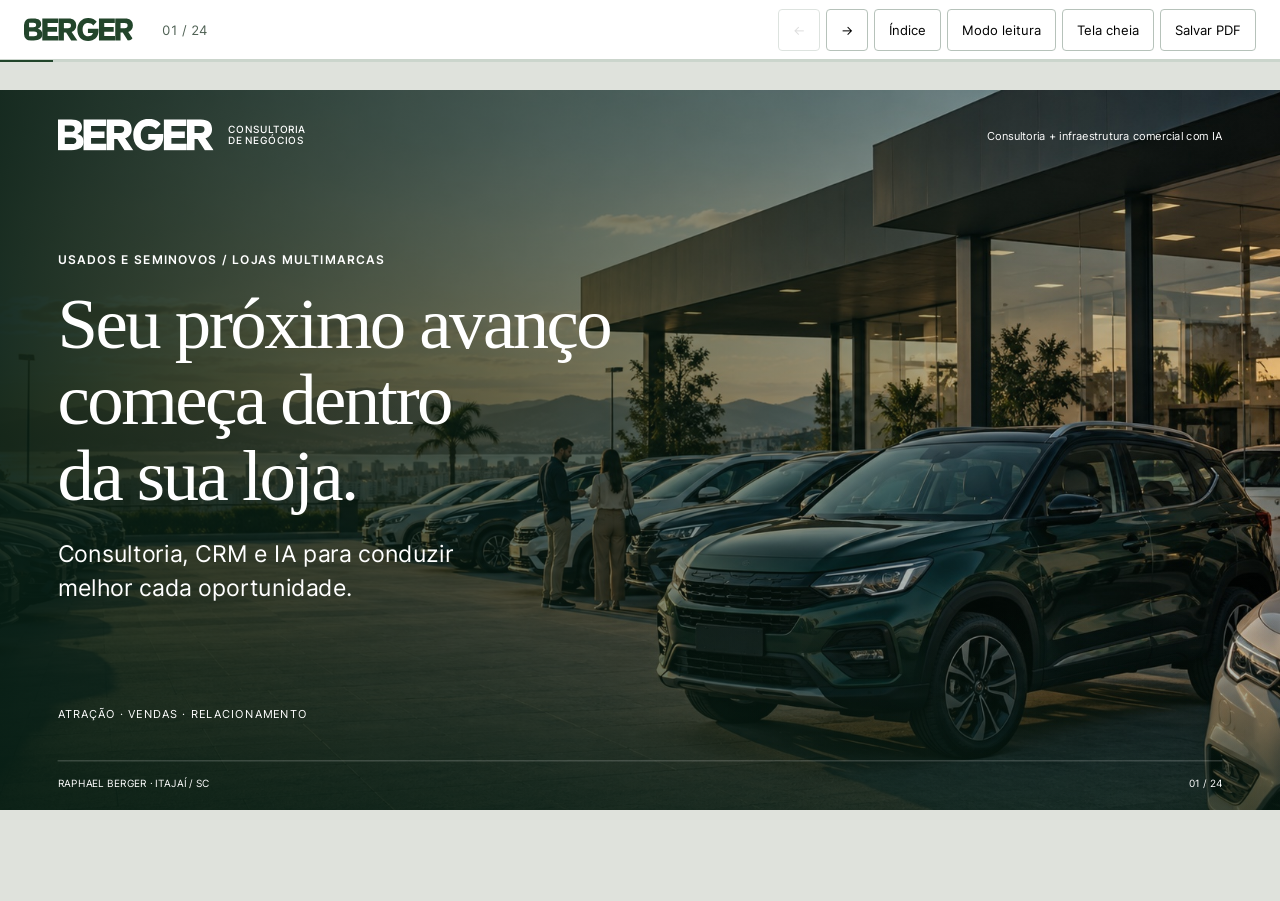
==== commit 8ec7bfc0: "Desfaz: telas do produto originais, apresentação anterior (wordmark antiga), etiquetas e rodapé como" ====
--- a/apresentacao.html
+++ b/apresentacao.html
@@ -1,15 +1,15 @@
-<!doctype html><html lang="pt-BR"><head><meta charset="utf-8"><meta name="viewport" content="width=device-width,initial-scale=1"><meta name="robots" content="index, follow"><title>BergerOS | Consultoria de Negócios</title><link rel="stylesheet" href="deck.css"><link rel="icon" href="favicon.ico" sizes="any">
+<!doctype html><html lang="pt-BR"><head><meta charset="utf-8"><meta name="viewport" content="width=device-width,initial-scale=1"><meta name="robots" content="index, follow"><title>Berger | Consultoria de Negócios</title><link rel="stylesheet" href="deck.css"><link rel="icon" href="favicon.ico" sizes="any">
 <link rel="icon" type="image/png" sizes="32x32" href="favicon-32.png">
 <link rel="icon" type="image/png" sizes="512x512" href="icon-512.png">
 <link rel="apple-touch-icon" href="apple-touch-icon.png">
 <meta property="og:type" content="website">
 <meta property="og:locale" content="pt_BR">
-<meta property="og:site_name" content="BergerOS | Consultoria de Negócios">
-<meta property="og:title" content="BergerOS | Consultoria de Negócios — apresentação">
+<meta property="og:site_name" content="Berger | Consultoria de Negócios">
+<meta property="og:title" content="Berger | Consultoria de Negócios — apresentação">
 <meta property="og:description" content="Consultoria e infraestrutura comercial com IA para revendas de veículos usados e seminovos. Atendimento, vendas e relacionamento com implantação de Raphael Berger.">
 <meta property="og:url" content="https://www.bergeros.com.br/apresentacao.html">
 <meta property="og:image" content="https://www.bergeros.com.br/assets/brand/og-image.jpg">
 <meta property="og:image:width" content="1200">
 <meta property="og:image:height" content="630">
 <meta name="twitter:card" content="summary_large_image">
-</head><body><a class="skip" href="#deck">Ir para a apresentação</a><nav class="toolbar" aria-label="Controles da apresentação"><a href="index.html" class="nav-brand"><img src="assets/brand/bergeros-simbolo.svg" alt="BergerOS"></a><span class="counter" aria-hidden="true">01 / 22</span><div class="toolbar-actions"><button id="prev" aria-label="Slide anterior">←</button><button id="next" aria-label="Próximo slide">→</button><button id="menu" aria-expanded="false" aria-controls="contents">Índice</button><button id="reading" aria-pressed="false">Modo leitura</button><button id="fullscreen">Tela cheia</button><button id="print">Salvar PDF</button></div></nav><div class="progress-track"><div class="progress"></div></div><main class="deck-shell" id="deck"><div class="deck-stage"><section class="slide ed ed-cover" id="slide-1" data-title="Seu próximo avanço começa dentro da loja" aria-labelledby="title-1" ><header class="slide-top"><span class="brand"><img src="assets/brand/berger-wordmark-branco.svg" alt="BergerOS"><span>Consultoria<br>de Negócios</span></span><span>Consultoria + infraestrutura comercial com IA</span></header><img class="ed-photo" src="assets/brand/patio-editorial.jpg" alt="Fotografia editorial ilustrativa da rotina de uma revenda"><div class="ed-cover-copy"><p class="eyebrow">USADOS E SEMINOVOS / LOJAS MULTIMARCAS</p><h1 id="title-1">Seu próximo avanço<br>começa dentro<br>da sua loja.</h1><p>Consultoria, CRM e IA para conduzir<br>melhor cada oportunidade.</p></div><div class="ed-cover-label">ATRAÇÃO · VENDAS · RELACIONAMENTO</div><footer class="footer"><span>RAPHAEL BERGER · ITAJAÍ / SC</span><span>01 / 24</span></footer></section><section class="slide ed " id="slide-2" data-title="O pátio está organizado. E as oportunidades?" aria-labelledby="title-2" hidden><header class="slide-top"><span class="brand"><img src="assets/brand/berger-wordmark.svg" alt="BergerOS"><span>Consultoria<br>de Negócios</span></span><span>Consultoria + infraestrutura comercial com IA</span></header><div class="ed-split"><div class="ed-copy"><div class="heading"><p class="eyebrow">O DESAFIO DA REVENDA</p><h1 id="title-2">O pátio está organizado.<br>E as oportunidades?</h1><p class=lead>Você enxerga os carros. Precisa enxergar também o caminho de cada comprador.</p></div><div class="ed-rows"><div><span>01</span><h2>Quem responde?</h2><p>Contato com responsável.</p></div><div><span>02</span><h2>Qual o próximo passo?</h2><p>Visita ou retorno combinado.</p></div><div><span>03</span><h2>Por que não avançou?</h2><p>Histórico para decidir.</p></div></div></div><img class="ed-photo" src="assets/brand/veiculo-editorial.jpg" alt="Fotografia editorial ilustrativa da rotina de uma revenda"></div><footer class="footer"><span>RAPHAEL BERGER · ITAJAÍ / SC</span><span>02 / 24</span></footer></section><section class="slide ed" id="slide-3" data-title="O interesse precisa de continuidade" aria-labelledby="title-3" hidden><header class="slide-top"><span class="brand"><img src="assets/brand/berger-wordmark.svg" alt="BergerOS"><span>Consultoria<br>de Negócios</span></span><span>Consultoria + infraestrutura comercial com IA</span></header><div class="heading"><p class="eyebrow">ONDE A VENDA PODE PARAR</p><h1 id="title-3">O interesse chega.<br>O processo precisa continuar.</h1></div><div class="ed-photo-flow"><article><img class="ed-photo" src="assets/brand/veiculo-editorial.jpg" alt="Fotografia editorial ilustrativa da rotina de uma revenda"><span>01 / CONTATO</span><h2>Mensagem sem resposta</h2><p>O comprador segue procurando.</p></article><article><img class="ed-photo" src="assets/brand/atendimento-editorial.jpg" alt="Fotografia editorial ilustrativa da rotina de uma revenda"><span>02 / PROPOSTA</span><h2>Retorno sem prazo</h2><p>A negociação depende da memória.</p></article><article><img class="ed-photo" src="assets/brand/patio-editorial.jpg" alt="Fotografia editorial ilustrativa da rotina de uma revenda"><span>03 / CARTEIRA</span><h2>Histórico esquecido</h2><p>Uma nova intenção passa despercebida.</p></article></div><p class="fine">Situações para investigar no diagnóstico da loja.</p><footer class="footer"><span>RAPHAEL BERGER · ITAJAÍ / SC</span><span>03 / 24</span></footer></section><section class="slide ed " id="slide-4" data-title="Preço de venda não é resultado." aria-labelledby="title-4" hidden><header class="slide-top"><span class="brand"><img src="assets/brand/berger-wordmark.svg" alt="BergerOS"><span>Consultoria<br>de Negócios</span></span><span>Consultoria + infraestrutura comercial com IA</span></header><div class="ed-split"><div class="ed-copy"><div class="heading"><p class="eyebrow">DECISÃO ECONÔMICA</p><h1 id="title-4">Preço de venda<br>não é resultado.</h1><p class=lead>Compra, preparação e despesas da venda mudam o que cada negócio deixa para a loja.</p></div><div class="ed-equation"><span>Venda realizada</span><span>− Aquisição e gastos do negócio</span><strong>= Contribuição para a loja</strong></div><p class="fine">A consultoria trabalha os critérios com os dados da loja. O CRM acompanha o comercial; não substitui a apuração financeira.</p></div><img class="ed-photo" src="assets/brand/gestao-editorial.jpg" alt="Fotografia editorial ilustrativa da rotina de uma revenda"></div><footer class="footer"><span>RAPHAEL BERGER · ITAJAÍ / SC</span><span>04 / 24</span></footer></section><section class="slide ed ed-green" id="slide-5" data-title="A solução BergerOS" aria-labelledby="title-5" hidden><header class="slide-top"><span class="brand"><img src="assets/brand/berger-wordmark-branco.svg" alt="BergerOS"><span>Consultoria<br>de Negócios</span></span><span>Consultoria + infraestrutura comercial com IA</span></header><div class="heading"><p class="eyebrow">CONSULTORIA + INFRAESTRUTURA COMERCIAL</p><h1 id="title-5">Clareza para gerir.<br>Estrutura para vender.</h1></div><div class="ed-trio"><article><span>01 / DIREÇÃO</span><h2>Consultoria</h2><p>Processo definido com a loja.<br>Acompanhamento do uso.</p></article><article><span>02 / CONTROLE</span><h2>CRM</h2><p>Contatos, conversas e etapas.<br>Um próximo passo registrado.</p></article><article><span>03 / CONTINUIDADE</span><h2>IA</h2><p>Informação aprovada.<br>Rotinas e limites configurados.</p></article></div><div class="ed-bottom-line">A tecnologia entra na rotina. A equipe continua próxima do comprador.</div><footer class="footer"><span>RAPHAEL BERGER · ITAJAÍ / SC</span><span>05 / 24</span></footer></section><section class="slide ed " id="slide-6" data-title="Da pergunta sobre o carro à visita à sua loja." aria-labelledby="title-6" hidden><header class="slide-top"><span class="brand"><img src="assets/brand/berger-wordmark.svg" alt="BergerOS"><span>Consultoria<br>de Negócios</span></span><span>Consultoria + infraestrutura comercial com IA</span></header><div class="ed-split"><div class="ed-copy"><div class="heading"><p class="eyebrow">COMO ENTRA NA ROTINA</p><h1 id="title-6">Da pergunta sobre o carro<br>à visita à sua loja.</h1><p class=lead>Um contexto que acompanha o comprador até o vendedor assumir a negociação.</p></div><ol class="ed-sequence"><li>Atender</li><li>Qualificar</li><li>Agendar</li><li>Retornar</li><li>Relacionar</li></ol></div><img class="ed-photo" src="assets/brand/atendimento-editorial.jpg" alt="Fotografia editorial ilustrativa da rotina de uma revenda"></div><footer class="footer"><span>RAPHAEL BERGER · ITAJAÍ / SC</span><span>06 / 24</span></footer></section><section class="slide ed" id="slide-7" data-title="Uma jornada com histórico" aria-labelledby="title-7" hidden><header class="slide-top"><span class="brand"><img src="assets/brand/berger-wordmark.svg" alt="BergerOS"><span>Consultoria<br>de Negócios</span></span><span>Consultoria + infraestrutura comercial com IA</span></header><div class="heading"><p class="eyebrow">A INFRAESTRUTURA DE CRESCIMENTO</p><h1 id="title-7">Uma jornada.<br>Histórico contínuo.</h1></div><div class="ed-journey"><div><span>ATRAÇÃO</span><h2>Interesse</h2><p>Origem + veículo procurado</p></div><b aria-hidden="true">→</b><div><span>VENDAS</span><h2>Negociação</h2><p>Conversa + visita + proposta</p></div><b aria-hidden="true">→</b><div><span>RELACIONAMENTO</span><h2>Próxima compra</h2><p>Pós-venda + indicação + troca</p></div></div><div class="ed-foundation"><span>CONTATOS</span><span>HISTÓRICO</span><span>RESPONSÁVEIS</span><span>RETORNOS</span><span>INDICADORES</span></div><footer class="footer"><span>RAPHAEL BERGER · ITAJAÍ / SC</span><span>07 / 24</span></footer></section><section class="slide ed " id="slide-8" data-title="A tecnologia organiza. As pessoas decidem." aria-labelledby="title-8" hidden><header class="slide-top"><span class="brand"><img src="assets/brand/berger-wordmark.svg" alt="BergerOS"><span>Consultoria<br>de Negócios</span></span><span>Consultoria + infraestrutura comercial com IA</span></header><div class="ed-split"><div class="ed-copy"><div class="heading"><p class="eyebrow">RESPONSABILIDADES</p><h1 id="title-8">A tecnologia organiza.<br>As pessoas decidem.</h1></div><div class="ed-rows"><div><span>01</span><h2>BergerOS</h2><p>Define processo, configura e acompanha.</p></div><div><span>02</span><h2>Infraestrutura</h2><p>Registra contexto e executa regras.</p></div><div><span>03</span><h2>Sua equipe</h2><p>Aprova preço, troca e condições.</p></div></div></div><img class="ed-photo" src="assets/brand/gestao-editorial.jpg" alt="Fotografia editorial ilustrativa da rotina de uma revenda"></div><footer class="footer"><span>RAPHAEL BERGER · ITAJAÍ / SC</span><span>08 / 24</span></footer></section><section class="slide ed ed-screen" id="slide-9" data-title="CRM: oportunidades à vista" aria-labelledby="title-9" hidden><header class="slide-top"><span class="brand"><img src="assets/brand/berger-wordmark.svg" alt="BergerOS"><span>Consultoria<br>de Negócios</span></span><span>Consultoria + infraestrutura comercial com IA</span></header><div class="heading"><p class="eyebrow">POR DENTRO / CRM</p><h1 id="title-9">Cada oportunidade<br>com um próximo passo.</h1></div><figure class="screen "><div class="screen-bar"><span class="screen-dot"></span><span class="sb-brand"><img src="assets/brand/bergeros-simbolo.svg" alt="" style="width:11px;height:11px;border-radius:3px;vertical-align:-2px;margin-right:5px">Berger<span style="color:#14695c;font-weight:600">OS</span></span><span>AMBIENTE COMERCIAL</span></div><svg viewBox="530 490 2620 750" role="img" aria-label="Simulação visual: veículos e compradores fictícios."><defs><clipPath id="clip-berger-pipeline-5304902620750"><rect x="530" y="490" width="2620" height="750"/></clipPath></defs><image href="assets/product/berger-pipeline.png" width="3200" height="2000" clip-path="url(#clip-berger-pipeline-5304902620750)"/></svg><figcaption>Simulação visual: veículos e compradores fictícios.</figcaption></figure><div class="ed-tags"><span>Etapa da negociação</span><span>Vendedor responsável</span><span>Próxima atividade</span></div><footer class="footer"><span>RAPHAEL BERGER · ITAJAÍ / SC</span><span>09 / 24</span></footer></section><section class="slide ed ed-screen ed-inbox" id="slide-10" data-title="Atendimento com contexto" aria-labelledby="title-10" hidden><header class="slide-top"><span class="brand"><img src="assets/brand/berger-wordmark.svg" alt="BergerOS"><span>Consultoria<br>de Negócios</span></span><span>Consultoria + infraestrutura comercial com IA</span></header><div class="heading"><p class="eyebrow">POR DENTRO / ATENDIMENTO</p><h1 id="title-10">A conversa continua<br>de onde parou.</h1></div><figure class="screen "><div class="screen-bar"><span class="screen-dot"></span><span class="sb-brand"><img src="assets/brand/bergeros-simbolo.svg" alt="" style="width:11px;height:11px;border-radius:3px;vertical-align:-2px;margin-right:5px">Berger<span style="color:#14695c;font-weight:600">OS</span></span><span>AMBIENTE COMERCIAL</span></div><svg viewBox="520 145 2040 980" role="img" aria-label="Simulação visual de uma conversa sobre compra e troca."><defs><clipPath id="clip-berger-atendimento-5201452040980"><rect x="520" y="145" width="2040" height="980"/></clipPath></defs><image href="assets/product/berger-atendimento.png" width="3200" height="2000" clip-path="url(#clip-berger-atendimento-5201452040980)"/></svg><figcaption>Simulação visual de uma conversa sobre compra e troca.</figcaption></figure><div class="ed-tags"><span>Histórico acessível</span><span>Notas da equipe</span><span>Passagem para o vendedor</span></div><footer class="footer"><span>RAPHAEL BERGER · ITAJAÍ / SC</span><span>10 / 24</span></footer></section><section class="slide ed " id="slide-11" data-title="O anúncio traz interesse. O CRM registra contexto." aria-labelledby="title-11" hidden><header class="slide-top"><span class="brand"><img src="assets/brand/berger-wordmark.svg" alt="BergerOS"><span>Consultoria<br>de Negócios</span></span><span>Consultoria + infraestrutura comercial com IA</span></header><div class="ed-split"><div class="ed-copy"><div class="heading"><p class="eyebrow">ATRAÇÃO</p><h1 id="title-11">O anúncio traz interesse.<br>O CRM registra contexto.</h1><p class=lead>Quem chegou, qual veículo procura e de onde veio. Informação para dar continuidade.</p></div><div class="ed-equation"><span>Campanha ou canal de contato</span><span>↓</span><strong>Contato + origem + responsável</strong></div><p class="fine">Conexões com portais automotivos e estoque são avaliadas no diagnóstico.</p></div><img class="ed-photo" src="assets/brand/veiculo-editorial.jpg" alt="Fotografia editorial ilustrativa da rotina de uma revenda"></div><footer class="footer"><span>RAPHAEL BERGER · ITAJAÍ / SC</span><span>11 / 24</span></footer></section><section class="slide ed" id="slide-12" data-title="Retornos que seguem uma rotina" aria-labelledby="title-12" hidden><header class="slide-top"><span class="brand"><img src="assets/brand/berger-wordmark.svg" alt="BergerOS"><span>Consultoria<br>de Negócios</span></span><span>Consultoria + infraestrutura comercial com IA</span></header><div class="heading"><p class="eyebrow">POR DENTRO / AUTOMAÇÕES</p><h1 id="title-12">O retorno deixa de depender<br>de alguém lembrar.</h1></div><div class="ed-automation"><div class="ed-copy"><div class="ed-rows"><div><span>01</span><h2>Entrada</h2><p>Um contato chega ou muda de etapa.</p></div><div><span>02</span><h2>Condição</h2><p>A regra verifica o contexto.</p></div><div><span>03</span><h2>Ação</h2><p>Tarefa, retorno ou passagem à equipe.</p></div></div></div><figure class="screen "><div class="screen-bar"><span class="screen-dot"></span><span class="sb-brand"><img src="assets/brand/bergeros-simbolo.svg" alt="" style="width:11px;height:11px;border-radius:3px;vertical-align:-2px;margin-right:5px">Berger<span style="color:#14695c;font-weight:600">OS</span></span><span>AMBIENTE COMERCIAL</span></div><svg viewBox="1150 350 700 1060" role="img" aria-label="Simulação visual: retorno após visita."><defs><clipPath id="clip-berger-automacao-11503507001060"><rect x="1150" y="350" width="700" height="1060"/></clipPath></defs><image href="assets/product/berger-automacao.png" width="2880" height="1800" clip-path="url(#clip-berger-automacao-11503507001060)"/></svg><figcaption>Simulação visual: retorno após visita.</figcaption></figure></div><footer class="footer"><span>RAPHAEL BERGER · ITAJAÍ / SC</span><span>12 / 24</span></footer></section><section class="slide ed ed-screen" id="slide-13" data-title="IA com limites claros" aria-labelledby="title-13" hidden><header class="slide-top"><span class="brand"><img src="assets/brand/berger-wordmark.svg" alt="BergerOS"><span>Consultoria<br>de Negócios</span></span><span>Consultoria + infraestrutura comercial com IA</span></header><div class="heading"><p class="eyebrow">POR DENTRO / INTELIGÊNCIA ARTIFICIAL</p><h1 id="title-13">IA com contexto.<br>Autonomia com critério.</h1></div><figure class="screen "><div class="screen-bar"><span class="screen-dot"></span><span class="sb-brand"><img src="assets/brand/bergeros-simbolo.svg" alt="" style="width:11px;height:11px;border-radius:3px;vertical-align:-2px;margin-right:5px">Berger<span style="color:#14695c;font-weight:600">OS</span></span><span>AMBIENTE COMERCIAL</span></div><svg viewBox="645 494 1955 680" role="img" aria-label="Controles reais de autonomia por área."><defs><clipPath id="clip-berger-autonomia-6454941955680"><rect x="645" y="494" width="1955" height="680"/></clipPath></defs><image href="assets/product/berger-autonomia.png" width="2880" height="1800" clip-path="url(#clip-berger-autonomia-6454941955680)"/></svg><figcaption>Controles reais de autonomia por área.</figcaption></figure><div class="ed-tags"><span>Informações aprovadas pela loja</span><span>Permissões definidas</span><span>Exceções com a equipe</span></div><footer class="footer"><span>RAPHAEL BERGER · ITAJAÍ / SC</span><span>13 / 24</span></footer></section><section class="slide ed" id="slide-14" data-title="Apoio para pensar a próxima ação" aria-labelledby="title-14" hidden><header class="slide-top"><span class="brand"><img src="assets/brand/berger-wordmark.svg" alt="BergerOS"><span>Consultoria<br>de Negócios</span></span><span>Consultoria + infraestrutura comercial com IA</span></header><div class="heading"><p class="eyebrow">POR DENTRO / MENTOR</p><h1 id="title-14">O conhecimento da loja<br>apoia a próxima decisão.</h1></div><div class="ed-mentor"><figure class="screen "><div class="screen-bar"><span class="screen-dot"></span><span class="sb-brand"><img src="assets/brand/bergeros-simbolo.svg" alt="" style="width:11px;height:11px;border-radius:3px;vertical-align:-2px;margin-right:5px">Berger<span style="color:#14695c;font-weight:600">OS</span></span><span>AMBIENTE COMERCIAL</span></div><svg viewBox="1380 190 1480 700" role="img" aria-label="Simulação visual do Mentor para a rotina de uma revenda."><defs><clipPath id="clip-berger-mentor-13801901480700"><rect x="1380" y="190" width="1480" height="700"/></clipPath></defs><image href="assets/product/berger-mentor.png" width="3200" height="2000" clip-path="url(#clip-berger-mentor-13801901480700)"/></svg><figcaption>Simulação visual do Mentor para a rotina de uma revenda.</figcaption></figure><div><p class="eyebrow">UMA PERGUNTA PARA A ROTINA</p><blockquote>Como organizar a revisão das oportunidades que ainda precisam de retorno?</blockquote><p class="fine">O apoio depende das informações e permissões disponíveis. A equipe confere a recomendação.</p></div></div><footer class="footer"><span>RAPHAEL BERGER · ITAJAÍ / SC</span><span>14 / 24</span></footer></section><section class="slide ed " id="slide-15" data-title="A entrega do carro é o começo de outra conversa." aria-labelledby="title-15" hidden><header class="slide-top"><span class="brand"><img src="assets/brand/berger-wordmark.svg" alt="BergerOS"><span>Consultoria<br>de Negócios</span></span><span>Consultoria + infraestrutura comercial com IA</span></header><div class="ed-split"><div class="ed-copy"><div class="heading"><p class="eyebrow">RELACIONAMENTO</p><h1 id="title-15">A entrega do carro<br>é o começo de outra conversa.</h1><p class=lead>Pós-venda, indicação e futura troca fazem parte da mesma relação.</p></div><ol class="ed-sequence"><li>Entrega</li><li>Acompanhamento</li><li>Indicação</li><li>Futura troca</li></ol></div><img class="ed-photo" src="assets/brand/atendimento-editorial.jpg" alt="Fotografia editorial ilustrativa da rotina de uma revenda"></div><footer class="footer"><span>RAPHAEL BERGER · ITAJAÍ / SC</span><span>15 / 24</span></footer></section><section class="slide ed " id="slide-16" data-title="O dono precisa saber onde agir." aria-labelledby="title-16" hidden><header class="slide-top"><span class="brand"><img src="assets/brand/berger-wordmark.svg" alt="BergerOS"><span>Consultoria<br>de Negócios</span></span><span>Consultoria + infraestrutura comercial com IA</span></header><div class="ed-split"><div class="ed-copy"><div class="heading"><p class="eyebrow">ROTINA DE GESTÃO</p><h1 id="title-16">O dono precisa saber<br>onde agir.</h1></div><div class="ed-rows"><div><span>01</span><h2>Atendimento</h2><p>Quem ainda espera uma resposta?</p></div><div><span>02</span><h2>Negociação</h2><p>O que falta para avançar?</p></div><div><span>03</span><h2>Carteira</h2><p>Com quem faz sentido retomar?</p></div></div></div><img class="ed-photo" src="assets/brand/gestao-editorial.jpg" alt="Fotografia editorial ilustrativa da rotina de uma revenda"></div><footer class="footer"><span>RAPHAEL BERGER · ITAJAÍ / SC</span><span>16 / 24</span></footer></section><section class="slide ed" id="slide-17" data-title="Resultados que podemos acompanhar" aria-labelledby="title-17" hidden><header class="slide-top"><span class="brand"><img src="assets/brand/berger-wordmark.svg" alt="BergerOS"><span>Consultoria<br>de Negócios</span></span><span>Consultoria + infraestrutura comercial com IA</span></header><div class="heading"><p class="eyebrow">O AVANÇO QUE BUSCAMOS</p><h1 id="title-17">Mais continuidade comercial.<br>Mais clareza para vender.</h1></div><table class="ed-table"><thead><tr><th>Na rotina</th><th>O que queremos mudar</th><th>Como acompanhar</th></tr></thead><tbody><tr><td>Atendimento</td><td>Interessados com acompanhamento</td><td>Contato efetivo</td></tr><tr><td>Negociação</td><td>Propostas com próximo passo</td><td>Visitas, avanço e vendas</td></tr><tr><td>Relacionamento</td><td>Base trabalhada com contexto</td><td>Retornos e indicações</td></tr></tbody></table><p class="fine">Metas são definidas com os dados da loja. Preço, estoque, crédito e execução também influenciam os resultados.</p><footer class="footer"><span>RAPHAEL BERGER · ITAJAÍ / SC</span><span>17 / 24</span></footer></section><section class="slide ed" id="slide-18" data-title="A mesma equipe. No lugar certo." aria-labelledby="title-18" hidden><header class="slide-top"><span class="brand"><img src="assets/brand/berger-wordmark.svg" alt="BergerOS"><span>Consultoria<br>de Negócios</span></span><span>Consultoria + infraestrutura comercial com IA</span></header><div class="heading"><p class="eyebrow">A MUDANÇA QUE SE VÊ NA SEGUNDA-FEIRA</p><h1 id="title-18">A mesma equipe.<br>No lugar certo.</h1></div><div class="ed-trio"><article><span>01 / HOJE</span><h2>A manhã no teclado</h2><p>Responder portal, copiar dado, montar ficha, confirmar visita.<br>O vendedor atende o formulário.</p></article><article><span>02 / DEPOIS</span><h2>A manhã no pátio</h2><p>A ficha chega pronta na mesa.<br>O vendedor atende o comprador.</p></article><article><span>03 / A MEDIDA</span><h2>Horas, não pessoas</h2><p>Quantas horas por semana a equipe passa digitando.<br>Medido antes e depois.</p></article></div><div class="ed-bottom-line">A equipe é a mesma. O que muda é onde ela gasta o tempo.</div><p class="fine">Referência ilustrativa da rotina de uma revenda. As horas saem da medição feita nos primeiros dias da implantação, não desta tela. Não implica redução de equipe nem garante venda.</p><footer class="footer"><span>RAPHAEL BERGER · ITAJAÍ / SC</span><span>18 / 24</span></footer></section><section class="slide ed " id="slide-19" data-title="Uma operação comercial acompanhada." aria-labelledby="title-19" hidden><header class="slide-top"><span class="brand"><img src="assets/brand/berger-wordmark.svg" alt="BergerOS"><span>Consultoria<br>de Negócios</span></span><span>Consultoria + infraestrutura comercial com IA</span></header><div class="ed-split"><div class="ed-copy"><div class="heading"><p class="eyebrow">O QUE ENTREGAMOS</p><h1 id="title-19">Uma operação<br>comercial acompanhada.</h1></div><div class="ed-rows"><div><span>01</span><h2>Processo e CRM</h2><p>Jornada, etapas e responsáveis.</p></div><div><span>02</span><h2>IA e retornos</h2><p>Informações, regras e automações.</p></div><div><span>03</span><h2>Equipe e gestão</h2><p>Treinamento, indicadores e revisão.</p></div></div></div><img class="ed-photo" src="assets/brand/gestao-editorial.jpg" alt="Fotografia editorial ilustrativa da rotina de uma revenda"></div><footer class="footer"><span>RAPHAEL BERGER · ITAJAÍ / SC</span><span>19 / 24</span></footer></section><section class="slide ed" id="slide-20" data-title="Implantação com a equipe" aria-labelledby="title-20" hidden><header class="slide-top"><span class="brand"><img src="assets/brand/berger-wordmark.svg" alt="BergerOS"><span>Consultoria<br>de Negócios</span></span><span>Consultoria + infraestrutura comercial com IA</span></header><div class="heading"><p class="eyebrow">COMO COMEÇAMOS</p><h1 id="title-20">Um passo de cada vez.<br>Com a equipe junto.</h1></div><div class="ed-implementation"><img class="ed-photo" src="assets/brand/atendimento-editorial.jpg" alt="Fotografia editorial ilustrativa da rotina de uma revenda"><ol><li><span>01</span><div><h2>Diagnóstico <em>· dias 1 a 15</em></h2><p>A loja roda como roda hoje. Uma prioridade e uma linha de base medida.</p></div></li><li><span>02</span><div><h2>Configuração <em>· dias 16 a 30</em></h2><p>Fluxo demonstrável e regras aprovadas, comparados com o que foi medido.</p></div></li><li><span>03</span><div><h2>Uso acompanhado <em>· dias 31 a 45</em></h2><p>Equipe treinada e rotina em operação.</p></div></li><li><span>04</span><div><h2>Revisão</h2><p>Ajustes a partir dos registros. O que não funcionou sai.</p></div></li></ol><div class="ed-bottom-line">Nos primeiros 15 dias nada é automatizado. Primeiro a gente mede.</div><p class="fine">Janela de até 45 dias, prevista em contrato, sujeita aos acessos e à participação da equipe. O prazo não implica volume de vendas.</p></div><footer class="footer"><span>RAPHAEL BERGER · ITAJAÍ / SC</span><span>20 / 24</span></footer></section><section class="slide ed" id="slide-21" data-title="Raphael Berger" aria-labelledby="title-21" hidden><header class="slide-top"><span class="brand"><img src="assets/brand/berger-wordmark.svg" alt="BergerOS"><span>Consultoria<br>de Negócios</span></span><span>Consultoria + infraestrutura comercial com IA</span></header><div class="ed-advisor"><img src="assets/brand/raphael-berger.png" alt="Raphael Berger"><div><p class="eyebrow">QUEM CONDUZ O TRABALHO</p><h1 id="title-21">Raphael<br>Berger</h1><p class="ed-location">Itajaí, Santa Catarina.</p><p>Do diagnóstico ao uso pela equipe.<br>Próximo da operação da sua loja.</p><div class="ed-advisor-line"></div><p>Processo definido em conjunto.<br>Tecnologia aplicada à rotina.<br>Gestão acompanhada.</p></div></div><footer class="footer"><span>RAPHAEL BERGER · ITAJAÍ / SC</span><span>21 / 24</span></footer></section><section class="slide ed " id="slide-22" data-title="Antes de implantar, entender sua loja." aria-labelledby="title-22" hidden><header class="slide-top"><span class="brand"><img src="assets/brand/berger-wordmark.svg" alt="BergerOS"><span>Consultoria<br>de Negócios</span></span><span>Consultoria + infraestrutura comercial com IA</span></header><div class="ed-split"><div class="ed-copy"><div class="heading"><p class="eyebrow">O PRIMEIRO PASSO</p><h1 id="title-22">Antes de implantar,<br>entender sua loja.</h1><p class=lead>O diagnóstico delimita onde começar e o que precisa mudar.</p></div><div class="ed-rows"><div><span>01</span><h2>Seu momento</h2><p>Equipe, canais e ferramentas.</p></div><div><span>02</span><h2>Sua prioridade</h2><p>O ponto que mais precisa de atenção.</p></div><div><span>03</span><h2>Seu escopo</h2><p>Entregas, responsabilidades e investimento.</p></div></div></div><img class="ed-photo" src="assets/brand/veiculo-editorial.jpg" alt="Fotografia editorial ilustrativa da rotina de uma revenda"></div><footer class="footer"><span>RAPHAEL BERGER · ITAJAÍ / SC</span><span>22 / 24</span></footer></section><section class="slide ed" id="slide-23" data-title="Construa o seu cenário." aria-labelledby="title-23" hidden><header class="slide-top"><span class="brand"><img src="assets/brand/berger-wordmark.svg" alt="BergerOS"><span>Consultoria<br>de Negócios</span></span><span>Consultoria + infraestrutura comercial com IA</span></header><div class="heading"><p class="eyebrow">A CONTA, COM OS SEUS NÚMEROS</p><h1 id="title-23">Construa o seu cenário.<br>Agora, na sua frente.</h1></div><div class="ed-rows"><div><span>01</span><h2>Interessados por mês</h2><p>Quantos chegam hoje, somando portal, WhatsApp e indicação.</p></div><div><span>02</span><h2>Valor médio da venda</h2><p>Quanto vale, em média, um carro que sai da sua loja.</p></div><div><span>03</span><h2>A conversão de hoje, e a do cenário</h2><p>Quanto fecha hoje, e quanto poderia fechar com acompanhamento.</p></div></div><div class="ed-bottom-line">A conta é feita agora, com os seus números, em bergeros.com.br</div><p class="fine">Simulação a partir de premissas informadas por você. Compara duas conversões sobre o mesmo volume de interessados e o mesmo valor médio de venda. Não mede uma perda comprovada nem garante recuperação: estoque, crédito, preço e execução da equipe também influenciam.</p><footer class="footer"><span>RAPHAEL BERGER · ITAJAÍ / SC</span><span>23 / 24</span></footer></section><section class="slide ed ed-cover" id="slide-24" data-title="Vamos olhar para sua operação" aria-labelledby="title-24" hidden><header class="slide-top"><span class="brand"><img src="assets/brand/berger-wordmark-branco.svg" alt="BergerOS"><span>Consultoria<br>de Negócios</span></span><span>Consultoria + infraestrutura comercial com IA</span></header><img class="ed-photo" src="assets/brand/patio-editorial.jpg" alt="Fotografia editorial ilustrativa da rotina de uma revenda"><div class="ed-cover-copy"><p class="eyebrow">UMA CONVERSA SOBRE A SUA REVENDA</p><h1 id="title-24">Qual oportunidade<br>sua loja não pode<br>deixar passar?</h1><a class="deck-cta" href="https://wa.me/5547999122932?text=Ol%C3%A1%2C%20Raphael.%20Quero%20conversar%20sobre%20minha%20revenda." target="_blank" rel="noopener noreferrer">Conversar com Raphael ↗</a><p class="ed-contact">(47) 99912-2932</p></div><div class="ed-cover-label">Fotografias editoriais ilustrativas geradas com IA.</div><footer class="footer"><span>RAPHAEL BERGER · ITAJAÍ / SC</span><span>24 / 24</span></footer></section></div></main><div id="slide-status" class="sr-only" aria-live="polite" role="status"></div><div id="contents" class="contents" role="dialog" aria-modal="true" aria-labelledby="contents-title" hidden><div class="contents-panel"><div class="contents-head"><h2 id="contents-title">Apresentação</h2><button id="close-menu" aria-label="Fechar índice">Fechar</button></div><div class="contents-grid"></div></div></div><script src="deck.js"></script></body></html>+</head><body><a class="skip" href="#deck">Ir para a apresentação</a><nav class="toolbar" aria-label="Controles da apresentação"><a href="index.html" class="nav-brand"><img src="assets/brand/berger-wordmark-antiga.svg" alt="BERGER"></a><span class="counter" aria-hidden="true">01 / 22</span><div class="toolbar-actions"><button id="prev" aria-label="Slide anterior">←</button><button id="next" aria-label="Próximo slide">→</button><button id="menu" aria-expanded="false" aria-controls="contents">Índice</button><button id="reading" aria-pressed="false">Modo leitura</button><button id="fullscreen">Tela cheia</button><button id="print">Salvar PDF</button></div></nav><div class="progress-track"><div class="progress"></div></div><main class="deck-shell" id="deck"><div class="deck-stage"><section class="slide ed ed-cover" id="slide-1" data-title="Seu próximo avanço começa dentro da loja" aria-labelledby="title-1" ><header class="slide-top"><span class="brand"><img src="assets/brand/berger-wordmark-antiga.svg" alt="BERGER"><span>Consultoria<br>de Negócios</span></span><span>Consultoria + infraestrutura comercial com IA</span></header><img class="ed-photo" src="assets/brand/patio-editorial.jpg" alt="Fotografia editorial ilustrativa da rotina de uma revenda"><div class="ed-cover-copy"><p class="eyebrow">USADOS E SEMINOVOS / LOJAS MULTIMARCAS</p><h1 id="title-1">Seu próximo avanço<br>começa dentro<br>da sua loja.</h1><p>Consultoria, CRM e IA para conduzir<br>melhor cada oportunidade.</p></div><div class="ed-cover-label">ATRAÇÃO · VENDAS · RELACIONAMENTO</div><footer class="footer"><span>RAPHAEL BERGER · ITAJAÍ / SC</span><span>01 / 24</span></footer></section><section class="slide ed " id="slide-2" data-title="O pátio está organizado. E as oportunidades?" aria-labelledby="title-2" hidden><header class="slide-top"><span class="brand"><img src="assets/brand/berger-wordmark-antiga.svg" alt="BERGER"><span>Consultoria<br>de Negócios</span></span><span>Consultoria + infraestrutura comercial com IA</span></header><div class="ed-split"><div class="ed-copy"><div class="heading"><p class="eyebrow">O DESAFIO DA REVENDA</p><h1 id="title-2">O pátio está organizado.<br>E as oportunidades?</h1><p class=lead>Você enxerga os carros. Precisa enxergar também o caminho de cada comprador.</p></div><div class="ed-rows"><div><span>01</span><h2>Quem responde?</h2><p>Contato com responsável.</p></div><div><span>02</span><h2>Qual o próximo passo?</h2><p>Visita ou retorno combinado.</p></div><div><span>03</span><h2>Por que não avançou?</h2><p>Histórico para decidir.</p></div></div></div><img class="ed-photo" src="assets/brand/veiculo-editorial.jpg" alt="Fotografia editorial ilustrativa da rotina de uma revenda"></div><footer class="footer"><span>RAPHAEL BERGER · ITAJAÍ / SC</span><span>02 / 24</span></footer></section><section class="slide ed" id="slide-3" data-title="O interesse precisa de continuidade" aria-labelledby="title-3" hidden><header class="slide-top"><span class="brand"><img src="assets/brand/berger-wordmark-antiga.svg" alt="BERGER"><span>Consultoria<br>de Negócios</span></span><span>Consultoria + infraestrutura comercial com IA</span></header><div class="heading"><p class="eyebrow">ONDE A VENDA PODE PARAR</p><h1 id="title-3">O interesse chega.<br>O processo precisa continuar.</h1></div><div class="ed-photo-flow"><article><img class="ed-photo" src="assets/brand/veiculo-editorial.jpg" alt="Fotografia editorial ilustrativa da rotina de uma revenda"><span>01 / CONTATO</span><h2>Mensagem sem resposta</h2><p>O comprador segue procurando.</p></article><article><img class="ed-photo" src="assets/brand/atendimento-editorial.jpg" alt="Fotografia editorial ilustrativa da rotina de uma revenda"><span>02 / PROPOSTA</span><h2>Retorno sem prazo</h2><p>A negociação depende da memória.</p></article><article><img class="ed-photo" src="assets/brand/patio-editorial.jpg" alt="Fotografia editorial ilustrativa da rotina de uma revenda"><span>03 / CARTEIRA</span><h2>Histórico esquecido</h2><p>Uma nova intenção passa despercebida.</p></article></div><p class="fine">Situações para investigar no diagnóstico da loja.</p><footer class="footer"><span>RAPHAEL BERGER · ITAJAÍ / SC</span><span>03 / 24</span></footer></section><section class="slide ed " id="slide-4" data-title="Preço de venda não é resultado." aria-labelledby="title-4" hidden><header class="slide-top"><span class="brand"><img src="assets/brand/berger-wordmark-antiga.svg" alt="BERGER"><span>Consultoria<br>de Negócios</span></span><span>Consultoria + infraestrutura comercial com IA</span></header><div class="ed-split"><div class="ed-copy"><div class="heading"><p class="eyebrow">DECISÃO ECONÔMICA</p><h1 id="title-4">Preço de venda<br>não é resultado.</h1><p class=lead>Compra, preparação e despesas da venda mudam o que cada negócio deixa para a loja.</p></div><div class="ed-equation"><span>Venda realizada</span><span>− Aquisição e gastos do negócio</span><strong>= Contribuição para a loja</strong></div><p class="fine">A consultoria trabalha os critérios com os dados da loja. O CRM acompanha o comercial; não substitui a apuração financeira.</p></div><img class="ed-photo" src="assets/brand/gestao-editorial.jpg" alt="Fotografia editorial ilustrativa da rotina de uma revenda"></div><footer class="footer"><span>RAPHAEL BERGER · ITAJAÍ / SC</span><span>04 / 24</span></footer></section><section class="slide ed ed-green" id="slide-5" data-title="A solução Berger" aria-labelledby="title-5" hidden><header class="slide-top"><span class="brand"><img src="assets/brand/berger-wordmark-antiga.svg" alt="BERGER"><span>Consultoria<br>de Negócios</span></span><span>Consultoria + infraestrutura comercial com IA</span></header><div class="heading"><p class="eyebrow">CONSULTORIA + INFRAESTRUTURA COMERCIAL</p><h1 id="title-5">Clareza para gerir.<br>Estrutura para vender.</h1></div><div class="ed-trio"><article><span>01 / DIREÇÃO</span><h2>Consultoria</h2><p>Processo definido com a loja.<br>Acompanhamento do uso.</p></article><article><span>02 / CONTROLE</span><h2>CRM</h2><p>Contatos, conversas e etapas.<br>Um próximo passo registrado.</p></article><article><span>03 / CONTINUIDADE</span><h2>IA</h2><p>Informação aprovada.<br>Rotinas e limites configurados.</p></article></div><div class="ed-bottom-line">A tecnologia entra na rotina. A equipe continua próxima do comprador.</div><footer class="footer"><span>RAPHAEL BERGER · ITAJAÍ / SC</span><span>05 / 24</span></footer></section><section class="slide ed " id="slide-6" data-title="Da pergunta sobre o carro à visita à sua loja." aria-labelledby="title-6" hidden><header class="slide-top"><span class="brand"><img src="assets/brand/berger-wordmark-antiga.svg" alt="BERGER"><span>Consultoria<br>de Negócios</span></span><span>Consultoria + infraestrutura comercial com IA</span></header><div class="ed-split"><div class="ed-copy"><div class="heading"><p class="eyebrow">COMO ENTRA NA ROTINA</p><h1 id="title-6">Da pergunta sobre o carro<br>à visita à sua loja.</h1><p class=lead>Um contexto que acompanha o comprador até o vendedor assumir a negociação.</p></div><ol class="ed-sequence"><li>Atender</li><li>Qualificar</li><li>Agendar</li><li>Retornar</li><li>Relacionar</li></ol></div><img class="ed-photo" src="assets/brand/atendimento-editorial.jpg" alt="Fotografia editorial ilustrativa da rotina de uma revenda"></div><footer class="footer"><span>RAPHAEL BERGER · ITAJAÍ / SC</span><span>06 / 24</span></footer></section><section class="slide ed" id="slide-7" data-title="Uma jornada com histórico" aria-labelledby="title-7" hidden><header class="slide-top"><span class="brand"><img src="assets/brand/berger-wordmark-antiga.svg" alt="BERGER"><span>Consultoria<br>de Negócios</span></span><span>Consultoria + infraestrutura comercial com IA</span></header><div class="heading"><p class="eyebrow">A INFRAESTRUTURA DE CRESCIMENTO</p><h1 id="title-7">Uma jornada.<br>Histórico contínuo.</h1></div><div class="ed-journey"><div><span>ATRAÇÃO</span><h2>Interesse</h2><p>Origem + veículo procurado</p></div><b aria-hidden="true">→</b><div><span>VENDAS</span><h2>Negociação</h2><p>Conversa + visita + proposta</p></div><b aria-hidden="true">→</b><div><span>RELACIONAMENTO</span><h2>Próxima compra</h2><p>Pós-venda + indicação + troca</p></div></div><div class="ed-foundation"><span>CONTATOS</span><span>HISTÓRICO</span><span>RESPONSÁVEIS</span><span>RETORNOS</span><span>INDICADORES</span></div><footer class="footer"><span>RAPHAEL BERGER · ITAJAÍ / SC</span><span>07 / 24</span></footer></section><section class="slide ed " id="slide-8" data-title="A tecnologia organiza. As pessoas decidem." aria-labelledby="title-8" hidden><header class="slide-top"><span class="brand"><img src="assets/brand/berger-wordmark-antiga.svg" alt="BERGER"><span>Consultoria<br>de Negócios</span></span><span>Consultoria + infraestrutura comercial com IA</span></header><div class="ed-split"><div class="ed-copy"><div class="heading"><p class="eyebrow">RESPONSABILIDADES</p><h1 id="title-8">A tecnologia organiza.<br>As pessoas decidem.</h1></div><div class="ed-rows"><div><span>01</span><h2>Berger</h2><p>Define processo, configura e acompanha.</p></div><div><span>02</span><h2>Infraestrutura</h2><p>Registra contexto e executa regras.</p></div><div><span>03</span><h2>Sua equipe</h2><p>Aprova preço, troca e condições.</p></div></div></div><img class="ed-photo" src="assets/brand/gestao-editorial.jpg" alt="Fotografia editorial ilustrativa da rotina de uma revenda"></div><footer class="footer"><span>RAPHAEL BERGER · ITAJAÍ / SC</span><span>08 / 24</span></footer></section><section class="slide ed ed-screen" id="slide-9" data-title="CRM: oportunidades à vista" aria-labelledby="title-9" hidden><header class="slide-top"><span class="brand"><img src="assets/brand/berger-wordmark-antiga.svg" alt="BERGER"><span>Consultoria<br>de Negócios</span></span><span>Consultoria + infraestrutura comercial com IA</span></header><div class="heading"><p class="eyebrow">POR DENTRO / CRM</p><h1 id="title-9">Cada oportunidade<br>com um próximo passo.</h1></div><figure class="screen "><div class="screen-bar"><span class="screen-dot"></span>BERGER <span>AMBIENTE COMERCIAL</span></div><svg viewBox="530 490 2620 750" role="img" aria-label="Simulação visual: veículos e compradores fictícios."><defs><clipPath id="clip-berger-pipeline-5304902620750"><rect x="530" y="490" width="2620" height="750"/></clipPath></defs><image href="assets/product/berger-pipeline.png" width="3200" height="2000" clip-path="url(#clip-berger-pipeline-5304902620750)"/></svg><figcaption>Simulação visual: veículos e compradores fictícios.</figcaption></figure><div class="ed-tags"><span>Etapa da negociação</span><span>Vendedor responsável</span><span>Próxima atividade</span></div><footer class="footer"><span>RAPHAEL BERGER · ITAJAÍ / SC</span><span>09 / 24</span></footer></section><section class="slide ed ed-screen ed-inbox" id="slide-10" data-title="Atendimento com contexto" aria-labelledby="title-10" hidden><header class="slide-top"><span class="brand"><img src="assets/brand/berger-wordmark-antiga.svg" alt="BERGER"><span>Consultoria<br>de Negócios</span></span><span>Consultoria + infraestrutura comercial com IA</span></header><div class="heading"><p class="eyebrow">POR DENTRO / ATENDIMENTO</p><h1 id="title-10">A conversa continua<br>de onde parou.</h1></div><figure class="screen "><div class="screen-bar"><span class="screen-dot"></span>BERGER <span>AMBIENTE COMERCIAL</span></div><svg viewBox="520 145 2040 980" role="img" aria-label="Simulação visual de uma conversa sobre compra e troca."><defs><clipPath id="clip-berger-atendimento-5201452040980"><rect x="520" y="145" width="2040" height="980"/></clipPath></defs><image href="assets/product/berger-atendimento.png" width="3200" height="2000" clip-path="url(#clip-berger-atendimento-5201452040980)"/></svg><figcaption>Simulação visual de uma conversa sobre compra e troca.</figcaption></figure><div class="ed-tags"><span>Histórico acessível</span><span>Notas da equipe</span><span>Passagem para o vendedor</span></div><footer class="footer"><span>RAPHAEL BERGER · ITAJAÍ / SC</span><span>10 / 24</span></footer></section><section class="slide ed " id="slide-11" data-title="O anúncio traz interesse. O CRM registra contexto." aria-labelledby="title-11" hidden><header class="slide-top"><span class="brand"><img src="assets/brand/berger-wordmark-antiga.svg" alt="BERGER"><span>Consultoria<br>de Negócios</span></span><span>Consultoria + infraestrutura comercial com IA</span></header><div class="ed-split"><div class="ed-copy"><div class="heading"><p class="eyebrow">ATRAÇÃO</p><h1 id="title-11">O anúncio traz interesse.<br>O CRM registra contexto.</h1><p class=lead>Quem chegou, qual veículo procura e de onde veio. Informação para dar continuidade.</p></div><div class="ed-equation"><span>Campanha ou canal de contato</span><span>↓</span><strong>Contato + origem + responsável</strong></div><p class="fine">Conexões com portais automotivos e estoque são avaliadas no diagnóstico.</p></div><img class="ed-photo" src="assets/brand/veiculo-editorial.jpg" alt="Fotografia editorial ilustrativa da rotina de uma revenda"></div><footer class="footer"><span>RAPHAEL BERGER · ITAJAÍ / SC</span><span>11 / 24</span></footer></section><section class="slide ed" id="slide-12" data-title="Retornos que seguem uma rotina" aria-labelledby="title-12" hidden><header class="slide-top"><span class="brand"><img src="assets/brand/berger-wordmark-antiga.svg" alt="BERGER"><span>Consultoria<br>de Negócios</span></span><span>Consultoria + infraestrutura comercial com IA</span></header><div class="heading"><p class="eyebrow">POR DENTRO / AUTOMAÇÕES</p><h1 id="title-12">O retorno deixa de depender<br>de alguém lembrar.</h1></div><div class="ed-automation"><div class="ed-copy"><div class="ed-rows"><div><span>01</span><h2>Entrada</h2><p>Um contato chega ou muda de etapa.</p></div><div><span>02</span><h2>Condição</h2><p>A regra verifica o contexto.</p></div><div><span>03</span><h2>Ação</h2><p>Tarefa, retorno ou passagem à equipe.</p></div></div></div><figure class="screen "><div class="screen-bar"><span class="screen-dot"></span>BERGER <span>AMBIENTE COMERCIAL</span></div><svg viewBox="1150 350 700 1060" role="img" aria-label="Simulação visual: retorno após visita."><defs><clipPath id="clip-berger-automacao-11503507001060"><rect x="1150" y="350" width="700" height="1060"/></clipPath></defs><image href="assets/product/berger-automacao.png" width="2880" height="1800" clip-path="url(#clip-berger-automacao-11503507001060)"/></svg><figcaption>Simulação visual: retorno após visita.</figcaption></figure></div><footer class="footer"><span>RAPHAEL BERGER · ITAJAÍ / SC</span><span>12 / 24</span></footer></section><section class="slide ed ed-screen" id="slide-13" data-title="IA com limites claros" aria-labelledby="title-13" hidden><header class="slide-top"><span class="brand"><img src="assets/brand/berger-wordmark-antiga.svg" alt="BERGER"><span>Consultoria<br>de Negócios</span></span><span>Consultoria + infraestrutura comercial com IA</span></header><div class="heading"><p class="eyebrow">POR DENTRO / INTELIGÊNCIA ARTIFICIAL</p><h1 id="title-13">IA com contexto.<br>Autonomia com critério.</h1></div><figure class="screen "><div class="screen-bar"><span class="screen-dot"></span>BERGER <span>AMBIENTE COMERCIAL</span></div><svg viewBox="645 494 1955 680" role="img" aria-label="Controles reais de autonomia por área."><defs><clipPath id="clip-berger-autonomia-6454941955680"><rect x="645" y="494" width="1955" height="680"/></clipPath></defs><image href="assets/product/berger-autonomia.png" width="2880" height="1800" clip-path="url(#clip-berger-autonomia-6454941955680)"/></svg><figcaption>Controles reais de autonomia por área.</figcaption></figure><div class="ed-tags"><span>Informações aprovadas pela loja</span><span>Permissões definidas</span><span>Exceções com a equipe</span></div><footer class="footer"><span>RAPHAEL BERGER · ITAJAÍ / SC</span><span>13 / 24</span></footer></section><section class="slide ed" id="slide-14" data-title="Apoio para pensar a próxima ação" aria-labelledby="title-14" hidden><header class="slide-top"><span class="brand"><img src="assets/brand/berger-wordmark-antiga.svg" alt="BERGER"><span>Consultoria<br>de Negócios</span></span><span>Consultoria + infraestrutura comercial com IA</span></header><div class="heading"><p class="eyebrow">POR DENTRO / MENTOR</p><h1 id="title-14">O conhecimento da loja<br>apoia a próxima decisão.</h1></div><div class="ed-mentor"><figure class="screen "><div class="screen-bar"><span class="screen-dot"></span>BERGER <span>AMBIENTE COMERCIAL</span></div><svg viewBox="1380 190 1480 700" role="img" aria-label="Simulação visual do Mentor para a rotina de uma revenda."><defs><clipPath id="clip-berger-mentor-13801901480700"><rect x="1380" y="190" width="1480" height="700"/></clipPath></defs><image href="assets/product/berger-mentor.png" width="3200" height="2000" clip-path="url(#clip-berger-mentor-13801901480700)"/></svg><figcaption>Simulação visual do Mentor para a rotina de uma revenda.</figcaption></figure><div><p class="eyebrow">UMA PERGUNTA PARA A ROTINA</p><blockquote>Como organizar a revisão das oportunidades que ainda precisam de retorno?</blockquote><p class="fine">O apoio depende das informações e permissões disponíveis. A equipe confere a recomendação.</p></div></div><footer class="footer"><span>RAPHAEL BERGER · ITAJAÍ / SC</span><span>14 / 24</span></footer></section><section class="slide ed " id="slide-15" data-title="A entrega do carro é o começo de outra conversa." aria-labelledby="title-15" hidden><header class="slide-top"><span class="brand"><img src="assets/brand/berger-wordmark-antiga.svg" alt="BERGER"><span>Consultoria<br>de Negócios</span></span><span>Consultoria + infraestrutura comercial com IA</span></header><div class="ed-split"><div class="ed-copy"><div class="heading"><p class="eyebrow">RELACIONAMENTO</p><h1 id="title-15">A entrega do carro<br>é o começo de outra conversa.</h1><p class=lead>Pós-venda, indicação e futura troca fazem parte da mesma relação.</p></div><ol class="ed-sequence"><li>Entrega</li><li>Acompanhamento</li><li>Indicação</li><li>Futura troca</li></ol></div><img class="ed-photo" src="assets/brand/atendimento-editorial.jpg" alt="Fotografia editorial ilustrativa da rotina de uma revenda"></div><footer class="footer"><span>RAPHAEL BERGER · ITAJAÍ / SC</span><span>15 / 24</span></footer></section><section class="slide ed " id="slide-16" data-title="O dono precisa saber onde agir." aria-labelledby="title-16" hidden><header class="slide-top"><span class="brand"><img src="assets/brand/berger-wordmark-antiga.svg" alt="BERGER"><span>Consultoria<br>de Negócios</span></span><span>Consultoria + infraestrutura comercial com IA</span></header><div class="ed-split"><div class="ed-copy"><div class="heading"><p class="eyebrow">ROTINA DE GESTÃO</p><h1 id="title-16">O dono precisa saber<br>onde agir.</h1></div><div class="ed-rows"><div><span>01</span><h2>Atendimento</h2><p>Quem ainda espera uma resposta?</p></div><div><span>02</span><h2>Negociação</h2><p>O que falta para avançar?</p></div><div><span>03</span><h2>Carteira</h2><p>Com quem faz sentido retomar?</p></div></div></div><img class="ed-photo" src="assets/brand/gestao-editorial.jpg" alt="Fotografia editorial ilustrativa da rotina de uma revenda"></div><footer class="footer"><span>RAPHAEL BERGER · ITAJAÍ / SC</span><span>16 / 24</span></footer></section><section class="slide ed" id="slide-17" data-title="Resultados que podemos acompanhar" aria-labelledby="title-17" hidden><header class="slide-top"><span class="brand"><img src="assets/brand/berger-wordmark-antiga.svg" alt="BERGER"><span>Consultoria<br>de Negócios</span></span><span>Consultoria + infraestrutura comercial com IA</span></header><div class="heading"><p class="eyebrow">O AVANÇO QUE BUSCAMOS</p><h1 id="title-17">Mais continuidade comercial.<br>Mais clareza para vender.</h1></div><table class="ed-table"><thead><tr><th>Na rotina</th><th>O que queremos mudar</th><th>Como acompanhar</th></tr></thead><tbody><tr><td>Atendimento</td><td>Interessados com acompanhamento</td><td>Contato efetivo</td></tr><tr><td>Negociação</td><td>Propostas com próximo passo</td><td>Visitas, avanço e vendas</td></tr><tr><td>Relacionamento</td><td>Base trabalhada com contexto</td><td>Retornos e indicações</td></tr></tbody></table><p class="fine">Metas são definidas com os dados da loja. Preço, estoque, crédito e execução também influenciam os resultados.</p><footer class="footer"><span>RAPHAEL BERGER · ITAJAÍ / SC</span><span>17 / 24</span></footer></section><section class="slide ed" id="slide-18" data-title="A mesma equipe. No lugar certo." aria-labelledby="title-18" hidden><header class="slide-top"><span class="brand"><img src="assets/brand/berger-wordmark-antiga.svg" alt="BERGER"><span>Consultoria<br>de Negócios</span></span><span>Consultoria + infraestrutura comercial com IA</span></header><div class="heading"><p class="eyebrow">A MUDANÇA QUE SE VÊ NA SEGUNDA-FEIRA</p><h1 id="title-18">A mesma equipe.<br>No lugar certo.</h1></div><div class="ed-trio"><article><span>01 / HOJE</span><h2>A manhã no teclado</h2><p>Responder portal, copiar dado, montar ficha, confirmar visita.<br>O vendedor atende o formulário.</p></article><article><span>02 / DEPOIS</span><h2>A manhã no pátio</h2><p>A ficha chega pronta na mesa.<br>O vendedor atende o comprador.</p></article><article><span>03 / A MEDIDA</span><h2>Horas, não pessoas</h2><p>Quantas horas por semana a equipe passa digitando.<br>Medido antes e depois.</p></article></div><div class="ed-bottom-line">A equipe é a mesma. O que muda é onde ela gasta o tempo.</div><p class="fine">Referência ilustrativa da rotina de uma revenda. As horas saem da medição feita nos primeiros dias da implantação, não desta tela. Não implica redução de equipe nem garante venda.</p><footer class="footer"><span>RAPHAEL BERGER · ITAJAÍ / SC</span><span>18 / 24</span></footer></section><section class="slide ed " id="slide-19" data-title="Uma operação comercial acompanhada." aria-labelledby="title-19" hidden><header class="slide-top"><span class="brand"><img src="assets/brand/berger-wordmark-antiga.svg" alt="BERGER"><span>Consultoria<br>de Negócios</span></span><span>Consultoria + infraestrutura comercial com IA</span></header><div class="ed-split"><div class="ed-copy"><div class="heading"><p class="eyebrow">O QUE ENTREGAMOS</p><h1 id="title-19">Uma operação<br>comercial acompanhada.</h1></div><div class="ed-rows"><div><span>01</span><h2>Processo e CRM</h2><p>Jornada, etapas e responsáveis.</p></div><div><span>02</span><h2>IA e retornos</h2><p>Informações, regras e automações.</p></div><div><span>03</span><h2>Equipe e gestão</h2><p>Treinamento, indicadores e revisão.</p></div></div></div><img class="ed-photo" src="assets/brand/gestao-editorial.jpg" alt="Fotografia editorial ilustrativa da rotina de uma revenda"></div><footer class="footer"><span>RAPHAEL BERGER · ITAJAÍ / SC</span><span>19 / 24</span></footer></section><section class="slide ed" id="slide-20" data-title="Implantação com a equipe" aria-labelledby="title-20" hidden><header class="slide-top"><span class="brand"><img src="assets/brand/berger-wordmark-antiga.svg" alt="BERGER"><span>Consultoria<br>de Negócios</span></span><span>Consultoria + infraestrutura comercial com IA</span></header><div class="heading"><p class="eyebrow">COMO COMEÇAMOS</p><h1 id="title-20">Um passo de cada vez.<br>Com a equipe junto.</h1></div><div class="ed-implementation"><img class="ed-photo" src="assets/brand/atendimento-editorial.jpg" alt="Fotografia editorial ilustrativa da rotina de uma revenda"><ol><li><span>01</span><div><h2>Diagnóstico <em>· dias 1 a 15</em></h2><p>A loja roda como roda hoje. Uma prioridade e uma linha de base medida.</p></div></li><li><span>02</span><div><h2>Configuração <em>· dias 16 a 30</em></h2><p>Fluxo demonstrável e regras aprovadas, comparados com o que foi medido.</p></div></li><li><span>03</span><div><h2>Uso acompanhado <em>· dias 31 a 45</em></h2><p>Equipe treinada e rotina em operação.</p></div></li><li><span>04</span><div><h2>Revisão</h2><p>Ajustes a partir dos registros. O que não funcionou sai.</p></div></li></ol><div class="ed-bottom-line">Nos primeiros 15 dias nada é automatizado. Primeiro a gente mede.</div><p class="fine">Janela de até 45 dias, prevista em contrato, sujeita aos acessos e à participação da equipe. O prazo não implica volume de vendas.</p></div><footer class="footer"><span>RAPHAEL BERGER · ITAJAÍ / SC</span><span>20 / 24</span></footer></section><section class="slide ed" id="slide-21" data-title="Raphael Berger" aria-labelledby="title-21" hidden><header class="slide-top"><span class="brand"><img src="assets/brand/berger-wordmark-antiga.svg" alt="BERGER"><span>Consultoria<br>de Negócios</span></span><span>Consultoria + infraestrutura comercial com IA</span></header><div class="ed-advisor"><img src="assets/brand/raphael-berger.png" alt="Raphael Berger"><div><p class="eyebrow">QUEM CONDUZ O TRABALHO</p><h1 id="title-21">Raphael<br>Berger</h1><p class="ed-location">Itajaí, Santa Catarina.</p><p>Do diagnóstico ao uso pela equipe.<br>Próximo da operação da sua loja.</p><div class="ed-advisor-line"></div><p>Processo definido em conjunto.<br>Tecnologia aplicada à rotina.<br>Gestão acompanhada.</p></div></div><footer class="footer"><span>RAPHAEL BERGER · ITAJAÍ / SC</span><span>21 / 24</span></footer></section><section class="slide ed " id="slide-22" data-title="Antes de implantar, entender sua loja." aria-labelledby="title-22" hidden><header class="slide-top"><span class="brand"><img src="assets/brand/berger-wordmark-antiga.svg" alt="BERGER"><span>Consultoria<br>de Negócios</span></span><span>Consultoria + infraestrutura comercial com IA</span></header><div class="ed-split"><div class="ed-copy"><div class="heading"><p class="eyebrow">O PRIMEIRO PASSO</p><h1 id="title-22">Antes de implantar,<br>entender sua loja.</h1><p class=lead>O diagnóstico delimita onde começar e o que precisa mudar.</p></div><div class="ed-rows"><div><span>01</span><h2>Seu momento</h2><p>Equipe, canais e ferramentas.</p></div><div><span>02</span><h2>Sua prioridade</h2><p>O ponto que mais precisa de atenção.</p></div><div><span>03</span><h2>Seu escopo</h2><p>Entregas, responsabilidades e investimento.</p></div></div></div><img class="ed-photo" src="assets/brand/veiculo-editorial.jpg" alt="Fotografia editorial ilustrativa da rotina de uma revenda"></div><footer class="footer"><span>RAPHAEL BERGER · ITAJAÍ / SC</span><span>22 / 24</span></footer></section><section class="slide ed" id="slide-23" data-title="Construa o seu cenário." aria-labelledby="title-23" hidden><header class="slide-top"><span class="brand"><img src="assets/brand/berger-wordmark-antiga.svg" alt="BERGER"><span>Consultoria<br>de Negócios</span></span><span>Consultoria + infraestrutura comercial com IA</span></header><div class="heading"><p class="eyebrow">A CONTA, COM OS SEUS NÚMEROS</p><h1 id="title-23">Construa o seu cenário.<br>Agora, na sua frente.</h1></div><div class="ed-rows"><div><span>01</span><h2>Interessados por mês</h2><p>Quantos chegam hoje, somando portal, WhatsApp e indicação.</p></div><div><span>02</span><h2>Valor médio da venda</h2><p>Quanto vale, em média, um carro que sai da sua loja.</p></div><div><span>03</span><h2>A conversão de hoje, e a do cenário</h2><p>Quanto fecha hoje, e quanto poderia fechar com acompanhamento.</p></div></div><div class="ed-bottom-line">A conta é feita agora, com os seus números, em bergeros.com.br</div><p class="fine">Simulação a partir de premissas informadas por você. Compara duas conversões sobre o mesmo volume de interessados e o mesmo valor médio de venda. Não mede uma perda comprovada nem garante recuperação: estoque, crédito, preço e execução da equipe também influenciam.</p><footer class="footer"><span>RAPHAEL BERGER · ITAJAÍ / SC</span><span>23 / 24</span></footer></section><section class="slide ed ed-cover" id="slide-24" data-title="Vamos olhar para sua operação" aria-labelledby="title-24" hidden><header class="slide-top"><span class="brand"><img src="assets/brand/berger-wordmark-antiga.svg" alt="BERGER"><span>Consultoria<br>de Negócios</span></span><span>Consultoria + infraestrutura comercial com IA</span></header><img class="ed-photo" src="assets/brand/patio-editorial.jpg" alt="Fotografia editorial ilustrativa da rotina de uma revenda"><div class="ed-cover-copy"><p class="eyebrow">UMA CONVERSA SOBRE A SUA REVENDA</p><h1 id="title-24">Qual oportunidade<br>sua loja não pode<br>deixar passar?</h1><a class="deck-cta" href="https://wa.me/5547999122932?text=Ol%C3%A1%2C%20Raphael.%20Quero%20conversar%20sobre%20minha%20revenda." target="_blank" rel="noopener noreferrer">Conversar com Raphael ↗</a><p class="ed-contact">(47) 99912-2932</p></div><div class="ed-cover-label">Fotografias editoriais ilustrativas geradas com IA.</div><footer class="footer"><span>RAPHAEL BERGER · ITAJAÍ / SC</span><span>24 / 24</span></footer></section></div></main><div id="slide-status" class="sr-only" aria-live="polite" role="status"></div><div id="contents" class="contents" role="dialog" aria-modal="true" aria-labelledby="contents-title" hidden><div class="contents-panel"><div class="contents-head"><h2 id="contents-title">Apresentação</h2><button id="close-menu" aria-label="Fechar índice">Fechar</button></div><div class="contents-grid"></div></div></div><script src="deck.js"></script></body></html>
--- a/deck.css
+++ b/deck.css
@@ -52,12 +52,10 @@
   #slide-17 .fine{margin-top:2px;font-size:13px}
 }
 /* Editorial revision inspired by the consulting reference. */
-:root{--paper:#fff;--ink:#18341f;--green:#22452b;--mint:#dce8dc;--muted:#506255;--line:#cbd5cc}.ed h1,.ed h2{font-family:Georgia,'Times New Roman',serif;font-weight:400;letter-spacing:-.035em}.ed h1{font-size:64px;line-height:1.07}.ed .eyebrow{font-size:15px;letter-spacing:.1em;margin-bottom:22px}.ed .heading{padding-top:35px;margin-bottom:30px}.ed .lead{font-size:25px;line-height:1.5;max-width:650px;margin-top:25px}.ed .brand{gap:18px}.ed .brand img{width:195px;height:auto}.ed .brand>span{border:0;padding:0;max-width:none;font-size:13px;line-height:1.1;text-transform:uppercase;letter-spacing:.03em}.ed .slide-top{height:112px;font-size:14px}.ed .footer{font-size:12px}.ed .fine{font-size:15px;line-height:1.4}.ed-photo{object-fit:cover;display:block}.ed-split{display:grid;grid-template-columns:1fr 1fr;gap:56px;padding-top:40px;height:654px}.ed-split>.ed-photo{width:100%;height:614px;object-position:63% center}.ed-split .heading{padding:0;margin-bottom:26px}.ed-split h1{font-size:57px}.ed-split .lead{font-size:24px}.ed-rows>div{border-top:1px solid var(--line);display:grid;grid-template-columns:35px 1fr;gap:7px 15px;padding:19px 0}.ed-rows span{font-size:14px;color:var(--green);grid-row:span 2;padding-top:4px}.ed-rows h2{font-family:Inter,Arial,sans-serif;font-size:25px;font-weight:500;letter-spacing:-.02em;margin:0}.ed-rows p{grid-column:2;font-size:21px;color:var(--muted)}.ed-equation{border-top:1px solid var(--line);border-bottom:1px solid var(--line);padding:22px 0;margin-top:28px;display:grid;gap:20px;font-size:23px}.ed-equation strong{font-weight:500;color:var(--green)}.ed-cover{color:#fff;background:#18341f;isolation:isolate}.ed-cover>.ed-photo{position:absolute;inset:0;width:1600px;height:900px;z-index:-2;object-position:center}.ed-cover:before{content:'';position:absolute;inset:0;z-index:-1;background:linear-gradient(90deg,#071e14eb,#071e1466 63%,#071e1411),linear-gradient(0deg,#071e14aa,transparent 28%)}.ed-cover .brand img{filter:none}.ed-cover .slide-top,.ed-cover .brand,.ed-cover .footer{color:#fff;border-color:#ffffff55}.ed-cover .slide-top{border:0}.ed-cover-copy{padding-top:90px;max-width:920px}.ed-cover h1{font-size:91px;line-height:1.04}.ed-cover .eyebrow{color:#fff}.ed-cover-copy>p:not(.eyebrow){font-size:29px;line-height:1.5;margin-top:28px;color:#fff}.ed-cover-label{position:absolute;bottom:112px;left:72px;letter-spacing:.08em;font-size:14px}.ed-cover .deck-cta{margin-top:38px;background:#fff;color:#18341f;padding:20px 26px;font-size:22px;border-radius:0}.ed-cover .ed-contact{font-size:22px!important}.ed-photo-flow{display:grid;grid-template-columns:repeat(3,1fr);gap:36px;margin-top:30px}.ed-photo-flow img{width:100%;height:250px;object-position:65% center}.ed-photo-flow span{display:block;font-size:13px;letter-spacing:.1em;margin:22px 0 16px}.ed-photo-flow h2{font-size:32px;line-height:1.1;margin-bottom:15px}.ed-photo-flow p{font-size:22px;color:var(--muted)}.ed-green{background:#22452b;color:#fff}.ed-green .brand img{filter:brightness(0) invert(1)}.ed-green .brand,.ed-green .slide-top,.ed-green .footer,.ed-green .eyebrow{color:#fff;border-color:#ffffff66}.ed-trio{display:grid;grid-template-columns:repeat(3,1fr);gap:50px;margin-top:60px}.ed-trio article{border-top:1px solid #8cae92;padding-top:28px}.ed-trio span{font-size:14px;letter-spacing:.08em;color:#dce8dc}.ed-trio h2{font-size:57px;margin:35px 0 25px}.ed-trio p{font-size:25px;line-height:1.65;color:#e2eae0}.ed-bottom-line{font-size:24px;border-top:1px solid #8cae92;margin-top:70px;padding-top:26px}.ed-sequence{list-style:none;counter-reset:steps;padding:0;margin:35px 0;display:flex;flex-wrap:wrap;gap:14px}.ed-sequence li{counter-increment:steps;border-top:1px solid var(--line);padding:15px 20px 15px 0;min-width:170px;font-size:22px}.ed-sequence li:before{content:'0' counter(steps);font-size:14px;display:block;margin-bottom:9px;color:var(--green)}.ed-journey{display:grid;grid-template-columns:1fr 40px 1fr 40px 1fr;gap:25px;align-items:center;margin-top:85px}.ed-journey>div{padding:33px 25px;border-top:3px solid var(--green);background:#f0f4ee;height:205px}.ed-journey span{font-size:14px;letter-spacing:.07em}.ed-journey h2{font-size:39px;margin:30px 0 16px}.ed-journey p{font-size:20px}.ed-journey>b{font-size:34px;font-weight:400}.ed-foundation{background:#22452b;color:#fff;margin-top:42px;padding:30px 35px;display:flex;justify-content:space-between;font-size:18px;letter-spacing:.06em}.ed-screen .heading{margin-bottom:30px}.ed-screen .screen{max-width:1330px;margin:0 auto;box-shadow:none}.ed-screen .screen svg{height:380px}.ed-screen .screen-bar{background:#e3ebe0;color:#22452b}.ed-screen .screen figcaption{font-size:13px;padding:8px 16px}.ed-inbox .screen{max-width:1080px}.ed-inbox .screen svg{height:410px}.ed-inbox .heading{margin-bottom:20px}.ed-tags{display:flex;justify-content:space-between;gap:20px;margin-top:26px;border-top:1px solid var(--line);padding-top:20px;font-size:21px}.ed-automation{display:grid;grid-template-columns:1fr 530px;gap:150px;align-items:center;margin:20px 100px 0 0}.ed-automation .screen{max-width:290px;justify-self:center}.ed-automation .screen svg{height:400px}.ed-automation .screen figcaption{font-size:12px}.ed-automation .ed-rows>div{padding:25px 0}.ed-mentor{display:grid;grid-template-columns:1.25fr 1fr;gap:80px;margin-top:80px;align-items:center}.ed-mentor .screen figcaption{font-size:13px}.ed-mentor blockquote{font-family:Georgia,serif;font-size:35px;line-height:1.3;margin:25px 0 30px}.ed-table{width:100%;border-collapse:collapse;margin-top:60px}.ed-table th{text-align:left;background:#22452b;color:#fff;font-size:20px;font-weight:500;padding:23px}.ed-table td{font-size:24px;padding:30px 23px;border-bottom:1px solid var(--line)}.ed-implementation{display:grid;grid-template-columns:1.1fr 1fr;gap:70px;margin-top:30px}.ed-implementation img{width:100%;height:430px;object-position:65% center}.ed-implementation ol{list-style:none;padding:0;margin:0}.ed-implementation li{display:flex;gap:25px;border-top:1px solid var(--line);padding:15px 0}.ed-implementation li>span{font-family:Georgia,serif;font-size:35px}.ed-implementation h2{font-size:29px;margin:0 0 7px}.ed-implementation p{font-size:20px}.ed-advisor{display:grid;grid-template-columns:550px 1fr;gap:100px;margin-top:35px;align-items:center}.ed-advisor>img{width:550px;height:640px;object-fit:cover;object-position:center 24%}.ed-advisor h1{font-size:90px}.ed-advisor p{font-size:26px;line-height:1.7}.ed-advisor .ed-location{font-size:19px;color:var(--muted);margin:23px 0}.ed-advisor-line{width:90px;height:2px;background:var(--green);margin:27px 0}.nav-brand{display:flex;align-items:center}.nav-brand img{width:110px;height:auto}.nav-brand{font-size:0}
+:root{--paper:#fff;--ink:#18341f;--green:#22452b;--mint:#dce8dc;--muted:#506255;--line:#cbd5cc}.ed h1,.ed h2{font-family:Georgia,'Times New Roman',serif;font-weight:400;letter-spacing:-.035em}.ed h1{font-size:64px;line-height:1.07}.ed .eyebrow{font-size:15px;letter-spacing:.1em;margin-bottom:22px}.ed .heading{padding-top:35px;margin-bottom:30px}.ed .lead{font-size:25px;line-height:1.5;max-width:650px;margin-top:25px}.ed .brand{gap:18px}.ed .brand img{width:195px;height:auto}.ed .brand>span{border:0;padding:0;max-width:none;font-size:13px;line-height:1.1;text-transform:uppercase;letter-spacing:.03em}.ed .slide-top{height:112px;font-size:14px}.ed .footer{font-size:12px}.ed .fine{font-size:15px;line-height:1.4}.ed-photo{object-fit:cover;display:block}.ed-split{display:grid;grid-template-columns:1fr 1fr;gap:56px;padding-top:40px;height:654px}.ed-split>.ed-photo{width:100%;height:614px;object-position:63% center}.ed-split .heading{padding:0;margin-bottom:26px}.ed-split h1{font-size:57px}.ed-split .lead{font-size:24px}.ed-rows>div{border-top:1px solid var(--line);display:grid;grid-template-columns:35px 1fr;gap:7px 15px;padding:19px 0}.ed-rows span{font-size:14px;color:var(--green);grid-row:span 2;padding-top:4px}.ed-rows h2{font-family:Inter,Arial,sans-serif;font-size:25px;font-weight:500;letter-spacing:-.02em;margin:0}.ed-rows p{grid-column:2;font-size:21px;color:var(--muted)}.ed-equation{border-top:1px solid var(--line);border-bottom:1px solid var(--line);padding:22px 0;margin-top:28px;display:grid;gap:20px;font-size:23px}.ed-equation strong{font-weight:500;color:var(--green)}.ed-cover{color:#fff;background:#18341f;isolation:isolate}.ed-cover>.ed-photo{position:absolute;inset:0;width:1600px;height:900px;z-index:-2;object-position:center}.ed-cover:before{content:'';position:absolute;inset:0;z-index:-1;background:linear-gradient(90deg,#071e14eb,#071e1466 63%,#071e1411),linear-gradient(0deg,#071e14aa,transparent 28%)}.ed-cover .brand img{filter:brightness(0) invert(1)}.ed-cover .slide-top,.ed-cover .brand,.ed-cover .footer{color:#fff;border-color:#ffffff55}.ed-cover .slide-top{border:0}.ed-cover-copy{padding-top:90px;max-width:920px}.ed-cover h1{font-size:91px;line-height:1.04}.ed-cover .eyebrow{color:#fff}.ed-cover-copy>p:not(.eyebrow){font-size:29px;line-height:1.5;margin-top:28px;color:#fff}.ed-cover-label{position:absolute;bottom:112px;left:72px;letter-spacing:.08em;font-size:14px}.ed-cover .deck-cta{margin-top:38px;background:#fff;color:#18341f;padding:20px 26px;font-size:22px;border-radius:0}.ed-cover .ed-contact{font-size:22px!important}.ed-photo-flow{display:grid;grid-template-columns:repeat(3,1fr);gap:36px;margin-top:30px}.ed-photo-flow img{width:100%;height:250px;object-position:65% center}.ed-photo-flow span{display:block;font-size:13px;letter-spacing:.1em;margin:22px 0 16px}.ed-photo-flow h2{font-size:32px;line-height:1.1;margin-bottom:15px}.ed-photo-flow p{font-size:22px;color:var(--muted)}.ed-green{background:#22452b;color:#fff}.ed-green .brand img{filter:brightness(0) invert(1)}.ed-green .brand,.ed-green .slide-top,.ed-green .footer,.ed-green .eyebrow{color:#fff;border-color:#ffffff66}.ed-trio{display:grid;grid-template-columns:repeat(3,1fr);gap:50px;margin-top:60px}.ed-trio article{border-top:1px solid #8cae92;padding-top:28px}.ed-trio span{font-size:14px;letter-spacing:.08em;color:#dce8dc}.ed-trio h2{font-size:57px;margin:35px 0 25px}.ed-trio p{font-size:25px;line-height:1.65;color:#e2eae0}.ed-bottom-line{font-size:24px;border-top:1px solid #8cae92;margin-top:70px;padding-top:26px}.ed-sequence{list-style:none;counter-reset:steps;padding:0;margin:35px 0;display:flex;flex-wrap:wrap;gap:14px}.ed-sequence li{counter-increment:steps;border-top:1px solid var(--line);padding:15px 20px 15px 0;min-width:170px;font-size:22px}.ed-sequence li:before{content:'0' counter(steps);font-size:14px;display:block;margin-bottom:9px;color:var(--green)}.ed-journey{display:grid;grid-template-columns:1fr 40px 1fr 40px 1fr;gap:25px;align-items:center;margin-top:85px}.ed-journey>div{padding:33px 25px;border-top:3px solid var(--green);background:#f0f4ee;height:205px}.ed-journey span{font-size:14px;letter-spacing:.07em}.ed-journey h2{font-size:39px;margin:30px 0 16px}.ed-journey p{font-size:20px}.ed-journey>b{font-size:34px;font-weight:400}.ed-foundation{background:#22452b;color:#fff;margin-top:42px;padding:30px 35px;display:flex;justify-content:space-between;font-size:18px;letter-spacing:.06em}.ed-screen .heading{margin-bottom:30px}.ed-screen .screen{max-width:1330px;margin:0 auto;box-shadow:none}.ed-screen .screen svg{height:380px}.ed-screen .screen-bar{background:#e3ebe0;color:#22452b}.ed-screen .screen figcaption{font-size:13px;padding:8px 16px}.ed-inbox .screen{max-width:1080px}.ed-inbox .screen svg{height:410px}.ed-inbox .heading{margin-bottom:20px}.ed-tags{display:flex;justify-content:space-between;gap:20px;margin-top:26px;border-top:1px solid var(--line);padding-top:20px;font-size:21px}.ed-automation{display:grid;grid-template-columns:1fr 530px;gap:150px;align-items:center;margin:20px 100px 0 0}.ed-automation .screen{max-width:290px;justify-self:center}.ed-automation .screen svg{height:400px}.ed-automation .screen figcaption{font-size:12px}.ed-automation .ed-rows>div{padding:25px 0}.ed-mentor{display:grid;grid-template-columns:1.25fr 1fr;gap:80px;margin-top:80px;align-items:center}.ed-mentor .screen figcaption{font-size:13px}.ed-mentor blockquote{font-family:Georgia,serif;font-size:35px;line-height:1.3;margin:25px 0 30px}.ed-table{width:100%;border-collapse:collapse;margin-top:60px}.ed-table th{text-align:left;background:#22452b;color:#fff;font-size:20px;font-weight:500;padding:23px}.ed-table td{font-size:24px;padding:30px 23px;border-bottom:1px solid var(--line)}.ed-implementation{display:grid;grid-template-columns:1.1fr 1fr;gap:70px;margin-top:30px}.ed-implementation img{width:100%;height:430px;object-position:65% center}.ed-implementation ol{list-style:none;padding:0;margin:0}.ed-implementation li{display:flex;gap:25px;border-top:1px solid var(--line);padding:15px 0}.ed-implementation li>span{font-family:Georgia,serif;font-size:35px}.ed-implementation h2{font-size:29px;margin:0 0 7px}.ed-implementation p{font-size:20px}.ed-advisor{display:grid;grid-template-columns:550px 1fr;gap:100px;margin-top:35px;align-items:center}.ed-advisor>img{width:550px;height:640px;object-fit:cover;object-position:center 24%}.ed-advisor h1{font-size:90px}.ed-advisor p{font-size:26px;line-height:1.7}.ed-advisor .ed-location{font-size:19px;color:var(--muted);margin:23px 0}.ed-advisor-line{width:90px;height:2px;background:var(--green);margin:27px 0}.nav-brand{display:flex;align-items:center}.nav-brand img{width:110px;height:auto}.nav-brand{font-size:0}
 @media screen{.reading .ed{width:100%;height:auto;min-height:850px;padding:0 5% 95px;overflow:hidden}.reading .ed .footer{left:5%;right:5%}.reading .ed-split{height:auto;padding-bottom:30px}.reading .ed-split>.ed-photo{height:600px}.reading .ed h1{font-size:clamp(40px,4.6vw,70px)}.reading .ed-cover{min-height:850px}.reading .ed-cover>.ed-photo{width:100%;height:100%}.reading .ed-cover-copy{padding-top:90px}.reading .ed-photo-flow img{height:230px}.reading .ed-journey{gap:15px}.reading .ed-journey h2{font-size:30px}.reading .ed-journey p{font-size:17px}.reading .ed-advisor{grid-template-columns:42% 1fr;gap:7%}.reading .ed-advisor>img{width:100%}.reading .ed-automation{grid-template-columns:1fr 320px;gap:60px}.reading .ed-tags{font-size:18px}.reading .ed-table td{font-size:21px}.reading .ed-screen .screen svg{height:auto;max-height:430px}.reading .ed .brand>span{font-size:11px}}
 @media screen and (max-width:900px){.reading .ed{min-height:0;padding-bottom:90px}.reading .ed h1{font-size:43px}.reading .ed .slide-top{height:90px}.reading .ed .slide-top>span:last-child{display:none}.reading .ed-split,.reading .ed-mentor,.reading .ed-implementation{grid-template-columns:1fr;gap:30px}.reading .ed-split>.ed-photo{height:400px}.reading .ed-photo-flow{grid-template-columns:1fr}.reading .ed-photo-flow img{height:350px}.reading .ed-trio{grid-template-columns:1fr;margin-top:35px;gap:30px}.reading .ed-trio h2{margin:20px 0;font-size:42px}.reading .ed-bottom-line{margin-top:35px}.reading .ed-journey{grid-template-columns:1fr;margin-top:40px}.reading .ed-journey>div{height:auto}.reading .ed-journey>b{transform:rotate(90deg);justify-self:center}.reading .ed-foundation{flex-wrap:wrap;gap:22px;font-size:15px}.reading .ed .lead{font-size:22px}.reading .ed-automation{grid-template-columns:1fr;gap:30px;margin-right:0}.reading .ed-automation .screen{width:290px}.reading .ed-mentor{margin-top:35px}.reading .ed-tags{flex-wrap:wrap;font-size:17px}.reading .ed-table{display:block;overflow:auto;margin-top:35px}.reading .ed-table th,.reading .ed-table td{font-size:17px;min-width:175px;padding:18px}.reading .ed-advisor{grid-template-columns:1fr;gap:35px}.reading .ed-advisor>img{height:480px;width:100%;object-position:center 24%}.reading .ed-cover{min-height:790px}.reading .ed-cover-copy{padding-top:85px}.reading .ed-cover h1{font-size:58px}.reading .ed-cover-copy>p:not(.eyebrow){font-size:23px}.reading .ed-cover-label{left:5%;font-size:11px;bottom:105px;max-width:85%}.reading .ed .footer{font-size:10px}.reading .ed-rows h2{font-size:23px}.reading .ed-rows p{font-size:19px}.reading .ed-equation{font-size:20px}.reading .ed .fine{font-size:14px}.reading .ed-photo-flow p{font-size:20px}.reading .ed-implementation img{height:350px}.reading .ed .brand img{width:150px}.reading .ed-cover .deck-cta{font-size:18px}}
 @media print{.ed{break-after:page;page-break-after:always}.ed-cover>.ed-photo{width:1600px;height:900px}.ed .screen{box-shadow:none}}
 .ed-screen .screen svg{height:320px}.ed-inbox .screen svg{height:345px}.ed .brand img{flex:none;border-radius:0}.ed-tags{margin-top:20px;padding-top:17px}.ed .nav-brand img{border-radius:0}
 
 .ed-mentor{margin-top:40px}
-
-/* marca BergerOS 30/09/2026 */.nav-brand img{width:30px!important;height:30px!important;border-radius:7px}.screen-bar .sb-brand{display:inline-flex;align-items:center;letter-spacing:0;text-transform:none;font-size:1.15em;font-weight:500}.ed-green .brand img,.ed-cover .brand img{filter:none!important}
